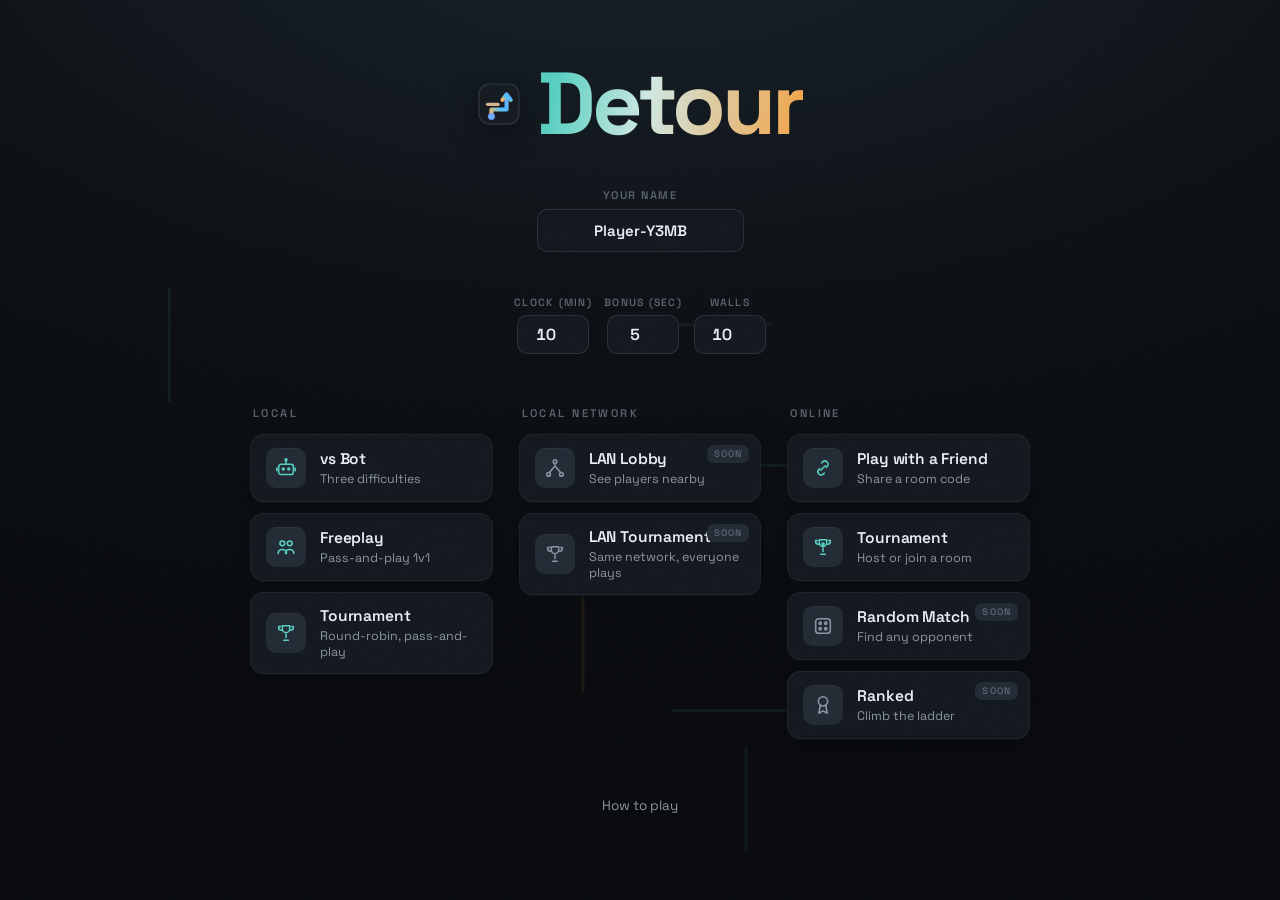
==== index.html @ dfc6603e "Fixed tournaments bugs" ====
<!DOCTYPE html>
<html lang="en">
<head>
  <meta charset="UTF-8" />
  <meta name="viewport" content="width=device-width, initial-scale=1, maximum-scale=1, user-scalable=no" />
  <title>Detour — tactical race</title>
  <meta name="description" content="Detour is a fast 1v1 tactical race: reach the far side first while walling your opponent into the long way around." />
  <link rel="icon" type="image/svg+xml" href="favicon.svg" />
  <link rel="preconnect" href="https://fonts.googleapis.com" />
  <link rel="preconnect" href="https://fonts.gstatic.com" crossorigin />
  <link href="https://fonts.googleapis.com/css2?family=Space+Grotesk:wght@400;500;600;700&display=swap" rel="stylesheet" />
  <link rel="stylesheet" href="styles.css" />
</head>
<body>
  <canvas id="bg" aria-hidden="true"></canvas>
  <main id="app">
    <!-- Menu -->
    <section id="menu" class="screen is-active">
      <div class="brand">
        <img class="brand-mark" src="favicon.svg" alt="" width="44" height="44" />
        <h1 class="brand-title">Detour</h1>
      </div>

      <div class="name-field">
        <label for="player-name">Your name</label>
        <input id="player-name" class="text-input" maxlength="16" autocomplete="off" spellcheck="false" />
      </div>

      <div class="settings-row">
        <label class="setting"><span>Clock (min)</span><input id="set-time" class="num-input" type="number" min="0" max="120" step="1" /></label>
        <label class="setting"><span>Bonus (sec)</span><input id="set-bonus" class="num-input" type="number" min="0" max="60" step="1" /></label>
        <label class="setting"><span>Walls</span><input id="set-walls" class="num-input" type="number" min="0" max="20" step="1" /></label>
      </div>

      <div class="menu-groups">
        <div class="menu-group">
          <h2 class="group-label">Local</h2>
          <button class="game-card" data-mode="bot">
            <span class="card-icon" aria-hidden="true">
              <svg viewBox="0 0 24 24" fill="none" stroke="currentColor" stroke-width="1.7" stroke-linecap="round" stroke-linejoin="round"><rect x="4" y="8" width="16" height="11" rx="2.5"/><path d="M12 8V4"/><circle cx="12" cy="3" r="1.1"/><circle cx="9" cy="13" r="1.1"/><circle cx="15" cy="13" r="1.1"/><path d="M2 12v3M22 12v3"/></svg>
            </span>
            <span class="card-text"><span class="card-name">vs Bot</span><span class="card-sub">Three difficulties</span></span>
          </button>
          <button class="game-card" data-mode="local">
            <span class="card-icon" aria-hidden="true">
              <svg viewBox="0 0 24 24" fill="none" stroke="currentColor" stroke-width="1.7" stroke-linecap="round" stroke-linejoin="round"><circle cx="8" cy="8" r="2.6"/><circle cx="16" cy="8" r="2.6"/><path d="M3.5 19c0-2.5 2-4.2 4.5-4.2S12.5 16.5 12.5 19M11.5 19c0-2.5 2-4.2 4.5-4.2s4.5 1.7 4.5 4.2"/></svg>
            </span>
            <span class="card-text"><span class="card-name">Freeplay</span><span class="card-sub">Pass-and-play 1v1</span></span>
          </button>
          <button class="game-card" data-mode="tournament">
            <span class="card-icon" aria-hidden="true">
              <svg viewBox="0 0 24 24" fill="none" stroke="currentColor" stroke-width="1.7" stroke-linecap="round" stroke-linejoin="round"><path d="M8 4h8v3.5a4 4 0 0 1-8 0V4z"/><path d="M6 5H4v1a3 3 0 0 0 3 3M18 5h2v1a3 3 0 0 1-3 3"/><path d="M9.5 20h5M12 13v4"/></svg>
            </span>
            <span class="card-text"><span class="card-name">Tournament</span><span class="card-sub">Round-robin, pass-and-play</span></span>
          </button>
        </div>

        <div class="menu-group">
          <h2 class="group-label">Local network</h2>
          <button class="game-card disabled" disabled>
            <span class="card-icon" aria-hidden="true">
              <svg viewBox="0 0 24 24" fill="none" stroke="currentColor" stroke-width="1.7" stroke-linecap="round" stroke-linejoin="round"><circle cx="12" cy="5" r="2"/><circle cx="5" cy="19" r="2"/><circle cx="19" cy="19" r="2"/><path d="M12 7v3M11 11l-5 6M13 11l5 6"/></svg>
            </span>
            <span class="card-text"><span class="card-name">LAN Lobby</span><span class="card-sub">See players nearby</span></span>
            <span class="soon">Soon</span>
          </button>
          <button class="game-card disabled" disabled>
            <span class="card-icon" aria-hidden="true">
              <svg viewBox="0 0 24 24" fill="none" stroke="currentColor" stroke-width="1.7" stroke-linecap="round" stroke-linejoin="round"><path d="M8 4h8v3.5a4 4 0 0 1-8 0V4z"/><path d="M6 5H4v1a3 3 0 0 0 3 3M18 5h2v1a3 3 0 0 1-3 3"/><path d="M9.5 20h5M12 13v4"/></svg>
            </span>
            <span class="card-text"><span class="card-name">LAN Tournament</span><span class="card-sub">Same network, everyone plays</span></span>
            <span class="soon">Soon</span>
          </button>
        </div>

        <div class="menu-group">
          <h2 class="group-label">Online</h2>
          <button class="game-card" data-mode="friend">
            <span class="card-icon" aria-hidden="true">
              <svg viewBox="0 0 24 24" fill="none" stroke="currentColor" stroke-width="1.7" stroke-linecap="round" stroke-linejoin="round"><path d="M9.5 14.5l5-5M10.5 6.5l1-1a3.5 3.5 0 0 1 5 5l-1 1M13.5 17.5l-1 1a3.5 3.5 0 0 1-5-5l1-1"/></svg>
            </span>
            <span class="card-text"><span class="card-name">Play with a Friend</span><span class="card-sub">Share a room code</span></span>
          </button>
          <button class="game-card" data-mode="otour">
            <span class="card-icon" aria-hidden="true">
              <svg viewBox="0 0 24 24" fill="none" stroke="currentColor" stroke-width="1.7" stroke-linecap="round" stroke-linejoin="round"><path d="M8 4h8v3.5a4 4 0 0 1-8 0V4z"/><path d="M6 5H4v1a3 3 0 0 0 3 3M18 5h2v1a3 3 0 0 1-3 3"/><path d="M9.5 20h5M12 13v4"/><circle cx="12" cy="9" r="1.2"/></svg>
            </span>
            <span class="card-text"><span class="card-name">Tournament</span><span class="card-sub">Host or join a room</span></span>
          </button>
          <button class="game-card disabled" disabled>
            <span class="card-icon" aria-hidden="true">
              <svg viewBox="0 0 24 24" fill="none" stroke="currentColor" stroke-width="1.7" stroke-linecap="round" stroke-linejoin="round"><rect x="4" y="4" width="16" height="16" rx="3.5"/><circle cx="9" cy="9" r="1.2"/><circle cx="15" cy="9" r="1.2"/><circle cx="9" cy="15" r="1.2"/><circle cx="15" cy="15" r="1.2"/></svg>
            </span>
            <span class="card-text"><span class="card-name">Random Match</span><span class="card-sub">Find any opponent</span></span>
            <span class="soon">Soon</span>
          </button>
          <button class="game-card disabled" disabled>
            <span class="card-icon" aria-hidden="true">
              <svg viewBox="0 0 24 24" fill="none" stroke="currentColor" stroke-width="1.7" stroke-linecap="round" stroke-linejoin="round"><circle cx="12" cy="8" r="5"/><path d="M9 12.5L7.5 21l4.5-2.6 4.5 2.6-1.5-8.5"/></svg>
            </span>
            <span class="card-text"><span class="card-name">Ranked</span><span class="card-sub">Climb the ladder</span></span>
            <span class="soon">Soon</span>
          </button>
        </div>
      </div>

      <button class="link-btn" id="how-btn">How to play</button>
    </section>

    <!-- Online (friend room code) -->
    <section id="online" class="screen sheet">
      <button class="back-btn" id="online-back" aria-label="Back to menu">
        <svg class="back-arrow" viewBox="0 0 24 24" aria-hidden="true" fill="none" stroke="currentColor" stroke-width="2" stroke-linecap="round" stroke-linejoin="round"><path d="M15 5l-7 7 7 7"/></svg>
        <span>Back</span>
      </button>
      <div class="online-panel">
        <h2 class="panel-title">Play with a Friend</h2>
        <div id="online-choice">
          <button class="btn primary big" id="create-room">Create a room</button>
          <div class="online-or">or</div>
          <div class="join-row">
            <input id="join-code" class="code-input" placeholder="CODE" maxlength="4"
                   autocomplete="off" autocapitalize="characters" spellcheck="false" />
            <button class="btn" id="join-room">Join</button>
          </div>
        </div>
        <div id="room-display" hidden>
          <div class="room-label">Share this code</div>
          <div class="room-code" id="room-code">----</div>
          <button class="btn ghost" id="copy-code">Copy code</button>
        </div>
        <div class="online-status" id="online-status"></div>
      </div>
    </section>

    <!-- Online tournament: entry -->
    <section id="otour-entry" class="screen sheet">
      <button class="back-btn" id="ote-back" aria-label="Back to menu">
        <svg class="back-arrow" viewBox="0 0 24 24" aria-hidden="true" fill="none" stroke="currentColor" stroke-width="2" stroke-linecap="round" stroke-linejoin="round"><path d="M15 5l-7 7 7 7"/></svg>
        <span>Back</span>
      </button>
      <div class="online-panel">
        <h2 class="panel-title">Online tournament</h2>
        <p class="panel-lead">Host a room and share the code, or join a friend's. Everyone plays everyone; whoever isn't playing watches live.</p>
        <button class="btn primary big" id="ote-create">Create a tournament</button>
        <div class="online-or">or</div>
        <div class="join-row">
          <input id="ote-code" class="code-input" placeholder="CODE" maxlength="4" autocomplete="off" autocapitalize="characters" spellcheck="false" />
          <button class="btn" id="ote-join">Join</button>
        </div>
        <div class="online-status" id="ote-status"></div>
      </div>
    </section>

    <!-- Online tournament: lobby (card) -->
    <section id="otour-lobby" class="screen sheet">
      <button class="back-btn" id="otl-back" aria-label="Leave">
        <svg class="back-arrow" viewBox="0 0 24 24" aria-hidden="true" fill="none" stroke="currentColor" stroke-width="2" stroke-linecap="round" stroke-linejoin="round"><path d="M15 5l-7 7 7 7"/></svg>
        <span>Back</span>
      </button>
      <div class="tcard">
        <div class="tcard-head">Online tournament</div>
        <div class="tcard-list" id="otl-roster"></div>
        <div class="tcard-foot">
          <div class="tjoin"><span class="tjoin-label">Join</span><span class="tjoin-code" id="otl-code">----</span></div>
          <div class="tcard-note" id="otl-status"></div>
          <button class="btn primary big" id="otl-start" hidden disabled>Start tournament</button>
        </div>
      </div>
    </section>

    <!-- Game -->
    <section id="game" class="screen">
      <header class="hud">
        <button class="back-btn" id="back-btn" aria-label="Back to menu">
          <svg class="back-arrow" viewBox="0 0 24 24" aria-hidden="true" fill="none" stroke="currentColor" stroke-width="2" stroke-linecap="round" stroke-linejoin="round"><path d="M15 5l-7 7 7 7"/></svg>
          <span>Back</span>
        </button>
        <div class="status" id="status">Your turn</div>
        <button class="icon-btn" id="restart-btn" title="Restart" aria-label="Restart">↺</button>
        <button class="icon-btn" id="draw-btn" title="Offer a draw" aria-label="Offer a draw" hidden>½</button>
        <button class="icon-btn forfeit-btn" id="forfeit-btn" title="Resign" aria-label="Resign" hidden>⚑</button>
      </header>

      <div class="rail rail-top" id="rail-top">
        <span class="rail-dot"></span>
        <span class="rail-name" id="far-name">Opponent</span>
        <span class="rail-count" id="far-count">10</span>
        <div class="rail-walls" id="opp-inventory" aria-hidden="true"></div>
        <span class="rail-clock" id="far-clock" hidden>10:00</span>
      </div>

      <div class="board-wrap">
        <div class="board" id="board"></div>
      </div>

      <div class="rail rail-bottom" id="tray">
        <span class="rail-dot"></span>
        <span class="rail-name" id="near-name">You</span>
        <span class="rail-count" id="near-count">10</span>
        <div class="rail-walls" id="inventory"></div>
        <button class="rotate-btn" id="rotate-btn" title="Rotate wall" aria-label="Rotate wall">
          <span class="rotate-glyph">⤡</span>
          <span id="orient-label">Horizontal</span>
        </button>
        <span class="rail-clock" id="near-clock" hidden>10:00</span>
      </div>
      <div class="tray-hint" id="tray-hint">drag a wall onto the board to block</div>
    </section>

    <!-- Tournament setup (card) -->
    <section id="tournament-setup" class="screen sheet">
      <button class="back-btn" id="tp-back" aria-label="Back to menu">
        <svg class="back-arrow" viewBox="0 0 24 24" aria-hidden="true" fill="none" stroke="currentColor" stroke-width="2" stroke-linecap="round" stroke-linejoin="round"><path d="M15 5l-7 7 7 7"/></svg>
        <span>Back</span>
      </button>
      <div class="tcard">
        <div class="tcard-head">Local tournament</div>
        <div class="tcard-list" id="tp-list"></div>
        <div class="tcard-foot">
          <div class="tadd-row">
            <input id="tp-name" class="text-input" placeholder="Player name" maxlength="16" autocomplete="off" />
            <button class="btn" id="tp-add">Add player +</button>
          </div>
          <div class="tcard-note" id="tp-count">Add at least 2 players</div>
          <button class="btn primary big" id="tp-start" disabled>Start tournament</button>
        </div>
      </div>
    </section>

    <!-- Tournament standings (card) -->
    <section id="tournament-standings" class="screen sheet">
      <button class="back-btn" id="ts-back" aria-label="Back to menu">
        <svg class="back-arrow" viewBox="0 0 24 24" aria-hidden="true" fill="none" stroke="currentColor" stroke-width="2" stroke-linecap="round" stroke-linejoin="round"><path d="M15 5l-7 7 7 7"/></svg>
        <span>Back</span>
      </button>
      <div class="tcard">
        <div class="tcard-head" id="ts-head">Tournament</div>
        <div class="tcard-list" id="standings-body"></div>
        <div class="tcard-foot">
          <div class="tcard-note" id="next-match"></div>
          <button class="btn primary big" id="play-next">Play match</button>
        </div>
      </div>
    </section>

    <!-- Win overlay -->
    <div id="overlay" class="overlay">
      <div class="overlay-card">
        <h2 id="win-title">You win</h2>
        <p id="win-sub" class="win-sub"></p>
        <div class="overlay-actions">
          <button class="btn primary" id="continue-btn" hidden>Continue</button>
          <button class="btn primary" id="rematch-btn">Rematch</button>
          <button class="btn" id="menu-btn">Menu</button>
          <button class="btn ghost" id="share-btn">Share</button>
        </div>
      </div>
    </div>

    <!-- Draw offer / confirm -->
    <div id="draw-prompt" class="overlay">
      <div class="overlay-card">
        <h2 id="draw-title">Draw offered</h2>
        <p class="win-sub" id="draw-text"></p>
        <div class="overlay-actions">
          <button class="btn primary" id="draw-accept">Accept</button>
          <button class="btn ghost" id="draw-decline">Decline</button>
        </div>
      </div>
    </div>

    <!-- Difficulty picker -->
    <div id="difficulty" class="overlay">
      <div class="overlay-card">
        <h2>Pick your bot</h2>
        <div class="diff-list">
          <button class="diff-btn" data-diff="easy">
            <span class="diff-main"><span class="diff-name">Easy</span><span class="diff-sub">Wanders at random</span></span>
            <span class="diff-rec" data-record="easy"></span>
          </button>
          <button class="diff-btn" data-diff="medium">
            <span class="diff-main"><span class="diff-name">Medium</span><span class="diff-sub">Races, walls when it slips behind</span></span>
            <span class="diff-rec" data-record="medium"></span>
          </button>
          <button class="diff-btn" data-diff="hard">
            <span class="diff-main"><span class="diff-name">Hard</span><span class="diff-sub">Expert engine — searches ahead, plays to win</span></span>
            <span class="diff-rec" data-record="hard"></span>
          </button>
        </div>
        <div class="overlay-actions">
          <button class="btn ghost" id="diff-close">Back</button>
        </div>
      </div>
    </div>

    <!-- How to play -->
    <div id="how" class="overlay">
      <div class="overlay-card how-card">
        <h2>How to play</h2>
        <ul class="how-list">
          <li>Each turn: <strong>move</strong> your pawn one step, or <strong>place a wall</strong>.</li>
          <li>First pawn to reach the opposite row wins.</li>
          <li>Walls go between cells and block movement. You start with 10.</li>
          <li>A wall can't fully trap a player — both must keep a path home.</li>
          <li>Jump a face-to-face opponent; side-step if a wall is behind them.</li>
        </ul>
        <div class="overlay-actions">
          <button class="btn primary" id="how-close">Got it</button>
        </div>
      </div>
    </div>

    <div id="toast" class="toast"></div>
  </main>

  <script src="bg.js"></script>
  <script src="rules.js"></script>
  <script src="bot.js"></script>
  <script src="net.js"></script>
  <script src="app.js"></script>
</body>
</html>
---- styles.css ----
:root {
  /* surfaces — one cool gray family */
  --bg: #0d1014;
  --bg-deep: #090b0e;
  --surface: #14191f;
  --surface-2: #1b212a;
  --surface-3: #232b35;
  --line: #29313b;
  --line-soft: #1e242c;
  --text: #eaeff5;
  --muted: #8a94a0;
  --faint: #5a636f;

  /* one accent + the warm/cool player duel */
  --accent: #57cfc0;
  --accent-deep: #3fb3a5;
  --accent-soft: color-mix(in srgb, var(--accent) 16%, transparent);
  --me: #57cfc0;   /* you — teal */
  --opp: #f0a64e;  /* opponent — amber */
  --me-soft: color-mix(in srgb, var(--me) 14%, transparent);
  --opp-soft: color-mix(in srgb, var(--opp) 14%, transparent);
  --danger: #ef6b4e;
  --danger-soft: color-mix(in srgb, var(--danger) 16%, transparent);

  /* radius scale — tighter inside, softer outside */
  --r-xs: 7px;
  --r-sm: 10px;
  --r-md: 14px;
  --r-lg: 20px;
  --r-xl: 26px;

  /* shadows tinted toward the background, single light source from above */
  --shadow-1: 0 1px 0 #ffffff08, 0 6px 16px -8px #04070bcc;
  --shadow-2: 0 1px 0 #ffffff0a, 0 18px 44px -16px #04070be0;
  --shadow-press: inset 0 2px 6px -2px #04070b80;

  --cell: clamp(28px, 8.4vmin, 56px);
  --gap: clamp(8px, 1.7vmin, 13px);

  --ease: cubic-bezier(.22, .61, .36, 1);
  --spring: cubic-bezier(.34, 1.56, .64, 1);

  font-family: "Space Grotesk", ui-sans-serif, system-ui, -apple-system, "Segoe UI", Roboto, sans-serif;
}

* { box-sizing: border-box; }

html, body {
  margin: 0;
  min-height: 100%;
  color: var(--text);
  background:
    radial-gradient(130% 90% at 50% -10%, #18222b 0%, var(--bg) 52%, var(--bg-deep) 100%);
  -webkit-tap-highlight-color: transparent;
  -webkit-font-smoothing: antialiased;
}

/* film grain — breaks the digital flatness */
body::after {
  content: "";
  position: fixed;
  inset: 0;
  z-index: 40;
  pointer-events: none;
  opacity: .035;
  mix-blend-mode: overlay;
  background-image: url("data:image/svg+xml,%3Csvg xmlns='http://www.w3.org/2000/svg' width='140' height='140'%3E%3Cfilter id='n'%3E%3CfeTurbulence type='fractalNoise' baseFrequency='0.85' numOctaves='2' stitchTiles='stitch'/%3E%3C/filter%3E%3Crect width='100%25' height='100%25' filter='url(%23n)'/%3E%3C/svg%3E");
}

/* atmospheric canvas — sits behind everything, lets the body gradient show through */
#bg {
  position: fixed;
  inset: 0;
  width: 100%;
  height: 100%;
  z-index: 0;
  pointer-events: none;
  display: block;
}

#app { position: relative; z-index: 1; min-height: 100dvh; display: grid; }

.screen { display: none; }
.screen.is-active { display: flex; }

:focus-visible {
  outline: 2px solid var(--accent);
  outline-offset: 3px;
  border-radius: 4px;
}

@media (prefers-reduced-motion: reduce) {
  * { animation: none !important; transition-duration: .01ms !important; }
}

/* ---------- Menu ---------- */
#menu {
  flex-direction: column;
  align-items: center;
  justify-content: center;
  gap: clamp(28px, 6vh, 52px);
  padding: 40px 22px 56px;
  text-align: center;
}

.brand { display: flex; align-items: center; gap: 16px; animation: rise .5s var(--ease) both; }
.brand-mark { display: block; filter: drop-shadow(0 6px 14px #04070b99); }
.brand-title {
  margin: 0;
  font-size: clamp(46px, 12vmin, 88px);
  font-weight: 700;
  letter-spacing: -0.045em;
  line-height: .9;
  background: linear-gradient(102deg, var(--me) 8%, #cfe7e2 42%, var(--opp) 96%);
  -webkit-background-clip: text;
  background-clip: text;
  color: transparent;
}

.menu-groups {
  display: grid;
  grid-template-columns: repeat(auto-fit, minmax(216px, 1fr));
  gap: 26px 26px;
  width: min(780px, 94vw);
  text-align: left;
}
.menu-group { display: flex; flex-direction: column; gap: 11px; }
.group-label {
  margin: 0 0 3px 3px;
  font-size: 11px;
  font-weight: 600;
  letter-spacing: .22em;
  text-transform: uppercase;
  color: var(--faint);
}

.game-card {
  position: relative;
  display: flex;
  align-items: center;
  gap: 14px;
  padding: 14px 16px;
  border: none;
  border-radius: var(--r-md);
  background: var(--surface);
  box-shadow: var(--shadow-1), inset 0 0 0 1px var(--line-soft);
  color: var(--text);
  cursor: pointer;
  text-align: left;
  font-family: inherit;
  transition: transform .22s var(--spring), box-shadow .22s var(--ease), background .22s var(--ease);
  animation: rise .5s var(--ease) both;
}
.menu-group:nth-child(1) .game-card { animation-delay: .04s; }
.menu-group:nth-child(2) .game-card { animation-delay: .10s; }
.menu-group:nth-child(3) .game-card { animation-delay: .16s; }
.game-card:not(.disabled):hover {
  transform: translateY(-3px);
  background: var(--surface-2);
  box-shadow: var(--shadow-2), inset 0 0 0 1px color-mix(in srgb, var(--accent) 45%, var(--line));
}
.game-card:not(.disabled):active { transform: translateY(-1px); box-shadow: var(--shadow-press), inset 0 0 0 1px var(--line); }
.game-card.disabled { opacity: .5; cursor: default; }

.card-icon {
  flex: 0 0 auto;
  display: grid;
  place-items: center;
  width: 40px;
  height: 40px;
  border-radius: var(--r-sm);
  background: var(--surface-3);
  color: var(--accent);
  box-shadow: inset 0 1px 0 #ffffff0a;
}
.card-icon svg { width: 22px; height: 22px; }
.game-card.disabled .card-icon { color: var(--muted); }

.card-text { display: flex; flex-direction: column; gap: 2px; min-width: 0; }
.card-name { font-size: 15.5px; font-weight: 600; letter-spacing: -0.01em; }
.card-sub { font-size: 12.5px; color: var(--muted); }

.soon {
  position: absolute;
  top: 11px;
  right: 12px;
  font-size: 9.5px;
  font-weight: 600;
  letter-spacing: .12em;
  text-transform: uppercase;
  color: var(--faint);
  background: var(--surface-3);
  border-radius: var(--r-xs);
  padding: 3px 7px;
}

.link-btn {
  border: none;
  background: none;
  color: var(--muted);
  font-family: inherit;
  font-size: 13.5px;
  cursor: pointer;
  padding: 6px 10px;
  border-radius: var(--r-sm);
  transition: color .18s var(--ease), background .18s var(--ease);
}
.link-btn:hover { color: var(--text); background: var(--surface); }

.name-field { display: flex; flex-direction: column; align-items: center; gap: 7px; width: min(260px, 80vw); margin-top: -8px; }
.name-field label { font-size: 11px; font-weight: 600; letter-spacing: .14em; text-transform: uppercase; color: var(--faint); }
.name-field .text-input { text-align: center; font-weight: 600; }

.settings-row { display: flex; gap: 12px; flex-wrap: wrap; justify-content: center; margin-top: -8px; }
.setting { display: flex; flex-direction: column; align-items: center; gap: 6px; }
.setting span { font-size: 10.5px; font-weight: 600; letter-spacing: .12em; text-transform: uppercase; color: var(--faint); }
.num-input {
  width: 72px;
  padding: 9px 10px;
  border: none;
  border-radius: var(--r-sm);
  background: var(--surface);
  box-shadow: inset 0 0 0 1px var(--line);
  color: var(--text);
  font-family: inherit;
  font-size: 16px;
  font-weight: 600;
  text-align: center;
  font-variant-numeric: tabular-nums;
}
.num-input:focus { outline: none; box-shadow: inset 0 0 0 1px var(--accent); }

/* ---------- Sub-screens (online + tournaments): a back button top-left, content centered ---------- */
.sheet {
  position: relative;
  flex-direction: column;
  align-items: center;
  padding: 18px;
  width: 100%;
}

.back-btn {
  align-self: flex-start;
  display: inline-flex;
  align-items: center;
  gap: 6px;
  height: 40px;
  padding: 0 15px 0 9px;
  border: none;
  border-radius: var(--r-sm);
  background: var(--surface);
  box-shadow: inset 0 0 0 1px var(--line-soft);
  color: var(--muted);
  font-family: inherit;
  font-size: 13.5px;
  font-weight: 600;
  cursor: pointer;
  transition: background .18s var(--ease), box-shadow .18s var(--ease), color .18s var(--ease), transform .18s var(--spring);
}
.back-btn:hover { background: var(--surface-2); color: var(--text); box-shadow: inset 0 0 0 1px color-mix(in srgb, var(--accent) 40%, var(--line)); }
.back-btn:active { transform: translateY(1px); box-shadow: var(--shadow-press); }
.back-arrow { width: 20px; height: 20px; display: block; flex: 0 0 auto; }
/* in the game hud the back button sits inline with the status + action buttons */
.hud .back-btn { align-self: auto; }

.panel-title {
  margin: 0;
  font-size: 19px;
  font-weight: 700;
  letter-spacing: -0.02em;
  text-align: center;
}

.online-panel {
  margin: auto;
  display: flex;
  flex-direction: column;
  align-items: center;
  gap: 18px;
  width: min(340px, 92vw);
  text-align: center;
}
#online-choice { display: flex; flex-direction: column; gap: 22px; }
#online-choice[hidden] { display: none; }
.online-or { color: var(--faint); font-size: 12px; letter-spacing: .14em; text-transform: uppercase; }
.join-row { display: flex; gap: 8px; width: 100%; }

.code-input {
  flex: 1;
  min-width: 0;
  padding: 13px 14px;
  border: none;
  border-radius: var(--r-sm);
  background: var(--surface);
  box-shadow: inset 0 0 0 1px var(--line), var(--shadow-press);
  color: var(--text);
  font-family: inherit;
  font-size: 21px;
  font-weight: 600;
  letter-spacing: .3em;
  text-align: center;
  text-transform: uppercase;
}
.code-input::placeholder { color: var(--faint); letter-spacing: .2em; }
.code-input:focus { outline: none; box-shadow: inset 0 0 0 1px var(--accent); }

#room-display { display: flex; flex-direction: column; align-items: center; gap: 10px; margin-top: 2px; }
.room-label { font-size: 12px; color: var(--muted); letter-spacing: .04em; }
.room-code {
  font-size: 42px;
  font-weight: 700;
  letter-spacing: .22em;
  text-indent: .22em;
  color: var(--accent);
  padding: 10px 20px;
  border-radius: var(--r-md);
  background: var(--surface);
  box-shadow: inset 0 0 0 1px var(--line);
}
.online-status { font-size: 13.5px; color: var(--muted); min-height: 20px; }
.btn.big { padding: 15px 22px; font-size: 16px; width: 100%; }

/* ---------- Tournament ---------- */
.panel-lead { margin: 0; font-size: 13.5px; line-height: 1.55; color: var(--muted); text-wrap: pretty; }
.text-input {
  flex: 1;
  min-width: 0;
  padding: 12px 14px;
  border: none;
  border-radius: var(--r-sm);
  background: var(--surface);
  box-shadow: inset 0 0 0 1px var(--line), var(--shadow-press);
  color: var(--text);
  font-family: inherit;
  font-size: 15px;
}
.text-input::placeholder { color: var(--faint); }
.text-input:focus { outline: none; box-shadow: inset 0 0 0 1px var(--accent); }

/* ---------- Tournament card (local setup, online lobby, standings) ---------- */
.tcard {
  margin: auto;
  width: min(420px, 94vw);
  border-radius: var(--r-lg);
  background: linear-gradient(180deg, var(--surface-2), var(--surface));
  box-shadow: var(--shadow-2), inset 0 0 0 1px var(--line);
  overflow: hidden;
  animation: rise .4s var(--ease) both;
}
.tcard-head {
  padding: 16px 20px;
  font-size: 15px;
  font-weight: 700;
  letter-spacing: -0.01em;
  background: linear-gradient(180deg, var(--surface-3), var(--surface-2));
  box-shadow: inset 0 -1px 0 var(--line);
}

.tcard-list { display: flex; flex-direction: column; min-height: 56px; }
.tcard-list:empty::after {
  content: "No players yet";
  padding: 22px 20px;
  font-size: 13.5px;
  color: var(--faint);
  text-align: center;
}
.trow {
  display: grid;
  grid-template-columns: 26px 1fr auto;
  align-items: center;
  gap: 11px;
  padding: 12px 20px;
  box-shadow: inset 0 -1px 0 var(--line-soft);
  font-variant-numeric: tabular-nums;
  animation: rise .3s var(--ease) both;
}
.trow:last-child { box-shadow: none; }
.t-rank { color: var(--faint); font-weight: 700; font-size: 13px; text-align: center; }
.t-name { font-weight: 600; font-size: 14.5px; letter-spacing: -0.01em; overflow: hidden; text-overflow: ellipsis; white-space: nowrap; }
.t-tag { margin-left: 5px; font-size: 11.5px; font-weight: 600; color: var(--faint); letter-spacing: .02em; }
.t-score { font-weight: 700; font-size: 15px; color: var(--text); min-width: 22px; text-align: right; }
.t-remove {
  display: grid;
  place-items: center;
  width: 20px;
  height: 20px;
  border: none;
  border-radius: 50%;
  background: var(--surface-3);
  color: var(--muted);
  font-size: 11px;
  cursor: pointer;
  transition: background .15s var(--ease), color .15s var(--ease);
}
.t-remove:hover { background: var(--danger-soft); color: var(--danger); }
.trow.t-winner { background: var(--accent-soft); }
.trow.t-winner .t-rank, .trow.t-winner .t-score { color: var(--accent); }
.trow.t-winner .t-name::after { content: " ♛"; color: var(--accent); }

.tcard-foot {
  display: flex;
  flex-direction: column;
  gap: 13px;
  padding: 16px 20px 18px;
  background: var(--surface);
  box-shadow: inset 0 1px 0 var(--line);
}
.tadd-row { display: flex; gap: 8px; }
.tadd-row .btn { flex: 0 0 auto; white-space: nowrap; }
.tcard-note { text-align: center; font-size: 13px; font-weight: 500; color: var(--muted); min-height: 18px; }
.tjoin {
  display: flex;
  align-items: center;
  justify-content: center;
  gap: 12px;
  padding: 11px 16px;
  border-radius: var(--r-md);
  background: var(--surface-2);
  box-shadow: inset 0 0 0 1px var(--line-soft);
}
.tjoin-label { font-size: 11px; font-weight: 700; letter-spacing: .18em; text-transform: uppercase; color: var(--faint); }
.tjoin-code {
  font-size: 27px;
  font-weight: 700;
  letter-spacing: .2em;
  text-indent: .2em;
  color: var(--accent);
  font-variant-numeric: tabular-nums;
}

/* ---------- Game ---------- */
#game {
  flex-direction: column;
  align-items: center;
  gap: 12px;
  padding: 16px 16px 24px;
  width: 100%;
}

.hud {
  width: min(560px, 96vw);
  display: flex;
  align-items: center;
  gap: 10px;
}

.icon-btn {
  flex: 0 0 auto;
  width: 40px;
  height: 40px;
  border-radius: var(--r-sm);
  border: none;
  background: var(--surface);
  box-shadow: inset 0 0 0 1px var(--line-soft);
  color: var(--text);
  font-size: 21px;
  line-height: 1;
  cursor: pointer;
  transition: background .18s var(--ease), box-shadow .18s var(--ease), color .18s var(--ease);
}
.icon-btn:hover { background: var(--surface-2); box-shadow: inset 0 0 0 1px color-mix(in srgb, var(--accent) 40%, var(--line)); }
.icon-btn:active { box-shadow: var(--shadow-press); }
.forfeit-btn { color: var(--muted); font-size: 18px; }
.forfeit-btn:hover { color: var(--danger); background: var(--danger-soft); box-shadow: inset 0 0 0 1px var(--danger); }

.status {
  flex: 1;
  text-align: center;
  font-size: 14px;
  font-weight: 500;
  color: var(--muted);
  letter-spacing: .01em;
  min-width: 0;
  overflow: hidden;
  text-overflow: ellipsis;
  white-space: nowrap;
}

/* ---------- Wall rails (opponent on top, you on the bottom) ---------- */
.rail {
  width: min(560px, 96vw);
  display: flex;
  align-items: center;
  gap: 9px;
  padding: 8px 12px;
  border-radius: var(--r-md);
  background: var(--surface);
  box-shadow: inset 0 0 0 1px var(--line-soft);
  min-height: 46px;
  transition: box-shadow .2s var(--ease), background .2s var(--ease);
}
.rail.active { background: var(--surface-2); box-shadow: inset 0 0 0 1px color-mix(in srgb, var(--accent) 50%, var(--line)); }

.rail-dot { width: 9px; height: 9px; border-radius: 50%; flex: 0 0 auto; }
.rail-top .rail-dot { background: var(--opp); }
.rail-bottom .rail-dot { background: var(--me); }
.rail-name { font-size: 13.5px; font-weight: 600; letter-spacing: -0.01em; white-space: nowrap; }
.rail-count {
  font-size: 12.5px;
  font-variant-numeric: tabular-nums;
  font-weight: 600;
  color: var(--muted);
  min-width: 18px;
}
.rail-top .rail-count { color: var(--opp); }
.rail-bottom .rail-count { color: var(--me); }
.rail-walls { display: flex; align-items: center; gap: 5px; flex: 1; flex-wrap: wrap; }
.rail-clock {
  flex: 0 0 auto;
  font-variant-numeric: tabular-nums;
  font-weight: 700;
  font-size: 16px;
  letter-spacing: .02em;
  padding: 4px 10px;
  border-radius: var(--r-sm);
  background: var(--surface-3);
  color: var(--text);
  min-width: 58px;
  text-align: center;
}
.rail.active .rail-clock { box-shadow: inset 0 0 0 1px color-mix(in srgb, var(--accent) 45%, var(--line)); }
.rail-clock.low { color: var(--danger); background: var(--danger-soft); }

.wtoken {
  width: 26px;
  height: 9px;
  border-radius: 3px;
  touch-action: none;
  box-shadow: 0 1px 2px #04070b80, inset 0 1px 0 #ffffff30;
  transition: transform .12s var(--spring);
}
.wtoken.grab { cursor: grab; }
.wtoken.grab:hover { transform: translateY(-2px); }
.wtoken.vert { width: 9px; height: 26px; }
.wtoken.mine { background: linear-gradient(color-mix(in srgb, var(--me) 92%, #fff 8%), color-mix(in srgb, var(--me) 60%, #000 40%)); }
.wtoken.opp { background: linear-gradient(color-mix(in srgb, var(--opp) 92%, #fff 8%), color-mix(in srgb, var(--opp) 60%, #000 40%)); }

.rotate-btn {
  flex: 0 0 auto;
  display: inline-flex;
  align-items: center;
  gap: 7px;
  padding: 8px 12px;
  border: none;
  border-radius: var(--r-sm);
  background: var(--surface-3);
  color: var(--text);
  font-family: inherit;
  font-size: 12.5px;
  font-weight: 600;
  cursor: pointer;
  transition: background .16s var(--ease), box-shadow .16s var(--ease);
}
.rotate-btn:hover { background: var(--surface-2); box-shadow: inset 0 0 0 1px color-mix(in srgb, var(--accent) 40%, var(--line)); }
.rotate-glyph { font-size: 15px; line-height: 1; color: var(--accent); }

.tray-hint { font-size: 11.5px; color: var(--faint); letter-spacing: .03em; height: 14px; }

/* ---------- Board ---------- */
.board-wrap {
  padding: 12px;
  border-radius: var(--r-lg);
  background: linear-gradient(180deg, var(--surface), #11151a);
  box-shadow: var(--shadow-2), inset 0 0 0 1px var(--line-soft), inset 0 2px 10px -4px #04070b;
}
.board {
  display: grid;
  grid-template-columns: var(--cell) repeat(8, var(--gap) var(--cell));
  grid-template-rows: var(--cell) repeat(8, var(--gap) var(--cell));
  gap: 0;
}
.board.flip { transform: rotate(180deg); }

.cell {
  background: linear-gradient(160deg, var(--surface-3), var(--surface-2));
  border-radius: var(--r-xs);
  position: relative;
  display: flex;
  align-items: center;
  justify-content: center;
  box-shadow: inset 0 1px 0 #ffffff08;
  transition: background .12s var(--ease);
}
/* winning rows: tinted fill + a bright edge in the owner's colour */
.cell.goal-top { box-shadow: inset 0 3px 0 var(--gc), inset 0 1px 0 #ffffff08; }
.cell.goal-bottom { box-shadow: inset 0 -3px 0 var(--gc), inset 0 1px 0 #ffffff08; }
.cell.mine { --gc: var(--me); background: linear-gradient(160deg, color-mix(in srgb, var(--me) 16%, var(--surface-3)), color-mix(in srgb, var(--me) 9%, var(--surface-2))); }
.cell.opp { --gc: var(--opp); background: linear-gradient(160deg, color-mix(in srgb, var(--opp) 16%, var(--surface-3)), color-mix(in srgb, var(--opp) 9%, var(--surface-2))); }

.cell.movable { cursor: pointer; }
.cell.movable::after {
  content: "";
  width: 32%;
  height: 32%;
  border-radius: 50%;
  background: var(--accent);
  box-shadow: 0 0 0 5px var(--accent-soft);
  opacity: .9;
  transition: transform .14s var(--spring);
}
.cell.movable:hover::after { transform: scale(1.25); }

.pawn {
  width: 70%;
  height: 70%;
  border-radius: 50%;
  position: relative;
  z-index: 1;
  box-shadow: 0 4px 9px #04070bcc, inset 0 2px 3px #ffffff55, inset 0 -3px 6px #00000040;
}
.pawn.mine { background: radial-gradient(circle at 36% 30%, #c8f2eb, var(--me) 72%, var(--accent-deep)); }
.pawn.opp { background: radial-gradient(circle at 36% 30%, #ffe0b0, var(--opp) 72%, #cf8632); }

/* placed walls — coloured by who placed them */
.wall {
  position: relative;
  z-index: 2;
  border-radius: 4px;
  box-shadow: 0 3px 7px -1px #04070bcc, inset 0 1px 0 #ffffff45, inset 0 -2px 3px #00000050;
}
.wall.mine { background: linear-gradient(color-mix(in srgb, var(--me) 90%, #fff 10%), color-mix(in srgb, var(--me) 58%, #000 42%)); }
.wall.opp { background: linear-gradient(color-mix(in srgb, var(--opp) 90%, #fff 10%), color-mix(in srgb, var(--opp) 58%, #000 42%)); }

/* wall drop junctions — live only during a drag */
.wjunction {
  position: relative;
  z-index: 3;
  place-self: center;
  width: calc(var(--gap) + var(--cell) * 0.55);
  height: calc(var(--gap) + var(--cell) * 0.55);
  border-radius: 50%;
  opacity: 0;
  pointer-events: none;
}
.board.placing .wjunction { opacity: 1; pointer-events: auto; }
.board.placing .wjunction::after {
  content: "";
  position: absolute;
  inset: 0;
  margin: auto;
  width: 8px;
  height: 8px;
  border-radius: 50%;
  background: var(--muted);
  opacity: .55;
}

.preview { z-index: 4; border-radius: 4px; pointer-events: none; opacity: .9; }
.preview.ok.mine { background: var(--me); box-shadow: 0 0 14px var(--me-soft); }
.preview.ok.opp { background: var(--opp); box-shadow: 0 0 14px var(--opp-soft); }
.preview.bad { background: var(--danger); opacity: .85; }

.drag-ghost {
  position: fixed;
  transform: translate(-50%, -50%);
  border-radius: 4px;
  box-shadow: 0 6px 16px #04070be0, inset 0 1px 0 #ffffff45;
  opacity: .94;
  pointer-events: none;
  z-index: 70;
}
.drag-ghost.mine { background: linear-gradient(color-mix(in srgb, var(--me) 90%, #fff 10%), color-mix(in srgb, var(--me) 58%, #000 42%)); }
.drag-ghost.opp { background: linear-gradient(color-mix(in srgb, var(--opp) 90%, #fff 10%), color-mix(in srgb, var(--opp) 58%, #000 42%)); }

/* ---------- Overlays ---------- */
.overlay {
  position: fixed;
  inset: 0;
  display: none;
  align-items: center;
  justify-content: center;
  padding: 22px;
  background: #06080bd0;
  backdrop-filter: blur(5px);
  z-index: 50;
}
.overlay.is-active { display: flex; animation: fade .18s var(--ease); }
.overlay-card {
  width: min(420px, 94vw);
  background: linear-gradient(180deg, var(--surface-2), var(--surface));
  border-radius: var(--r-xl);
  padding: 30px 26px;
  text-align: center;
  box-shadow: var(--shadow-2), inset 0 0 0 1px var(--line);
  animation: pop .22s var(--spring);
}
.overlay-card h2 { margin: 0 0 18px; font-size: 23px; font-weight: 700; letter-spacing: -0.02em; }
#win-title { margin: 0 0 6px; font-size: 32px; letter-spacing: -0.03em; }
.win-sub { margin: 0 0 22px; color: var(--muted); }
.overlay-actions { display: flex; gap: 10px; justify-content: center; flex-wrap: wrap; }

.btn {
  border: none;
  background: var(--surface-3);
  box-shadow: inset 0 0 0 1px var(--line);
  color: var(--text);
  padding: 12px 18px;
  border-radius: var(--r-sm);
  font-family: inherit;
  font-size: 14px;
  font-weight: 600;
  cursor: pointer;
  transition: transform .18s var(--spring), box-shadow .18s var(--ease), background .18s var(--ease);
}
.btn:hover { transform: translateY(-2px); background: var(--surface-2); }
.btn:active { transform: translateY(0); box-shadow: var(--shadow-press); }
.btn.primary {
  background: linear-gradient(180deg, var(--accent), var(--accent-deep));
  box-shadow: 0 6px 16px -6px color-mix(in srgb, var(--accent) 60%, transparent);
  color: #062520;
}
.btn.primary:hover { background: linear-gradient(180deg, color-mix(in srgb, var(--accent) 92%, white), var(--accent)); }
.btn.ghost { background: none; box-shadow: none; color: var(--muted); }
.btn.ghost:hover { background: var(--surface); color: var(--text); }

/* difficulty picker */
.diff-list { display: flex; flex-direction: column; gap: 9px; margin-bottom: 20px; }
.diff-btn {
  display: flex;
  align-items: center;
  justify-content: space-between;
  gap: 12px;
  padding: 13px 15px;
  border: none;
  border-radius: var(--r-md);
  background: var(--surface);
  box-shadow: inset 0 0 0 1px var(--line-soft);
  color: var(--text);
  font-family: inherit;
  cursor: pointer;
  text-align: left;
  transition: transform .18s var(--spring), box-shadow .18s var(--ease), background .18s var(--ease);
}
.diff-btn:hover { transform: translateY(-2px); background: var(--surface-2); box-shadow: inset 0 0 0 1px color-mix(in srgb, var(--accent) 45%, var(--line)); }
.diff-main { display: flex; flex-direction: column; gap: 2px; }
.diff-name { font-size: 15.5px; font-weight: 600; }
.diff-sub { font-size: 12px; color: var(--muted); }
.diff-rec { font-size: 12px; font-variant-numeric: tabular-nums; color: var(--faint); white-space: nowrap; }

.how-card { text-align: left; }
.how-card h2 { text-align: center; }
.how-list { margin: 0 0 22px; padding-left: 20px; line-height: 1.65; color: var(--text); }
.how-list li { margin-bottom: 6px; }
.how-list li::marker { color: var(--accent); }
.how-list strong { color: var(--accent); font-weight: 600; }

/* ---------- Toast ---------- */
.toast {
  position: fixed;
  bottom: 24px;
  left: 50%;
  transform: translateX(-50%) translateY(16px);
  background: var(--surface-2);
  box-shadow: var(--shadow-2), inset 0 0 0 1px var(--line);
  color: var(--text);
  padding: 11px 18px;
  border-radius: 999px;
  font-size: 13.5px;
  font-weight: 500;
  opacity: 0;
  pointer-events: none;
  transition: opacity .2s var(--ease), transform .2s var(--ease);
  z-index: 60;
}
.toast.show { opacity: 1; transform: translateX(-50%) translateY(0); }

@keyframes rise { from { opacity: 0; transform: translateY(8px); } to { opacity: 1; transform: translateY(0); } }
@keyframes fade { from { opacity: 0; } to { opacity: 1; } }
@keyframes pop { from { opacity: 0; transform: scale(.95) translateY(6px); } to { opacity: 1; transform: scale(1) translateY(0); } }
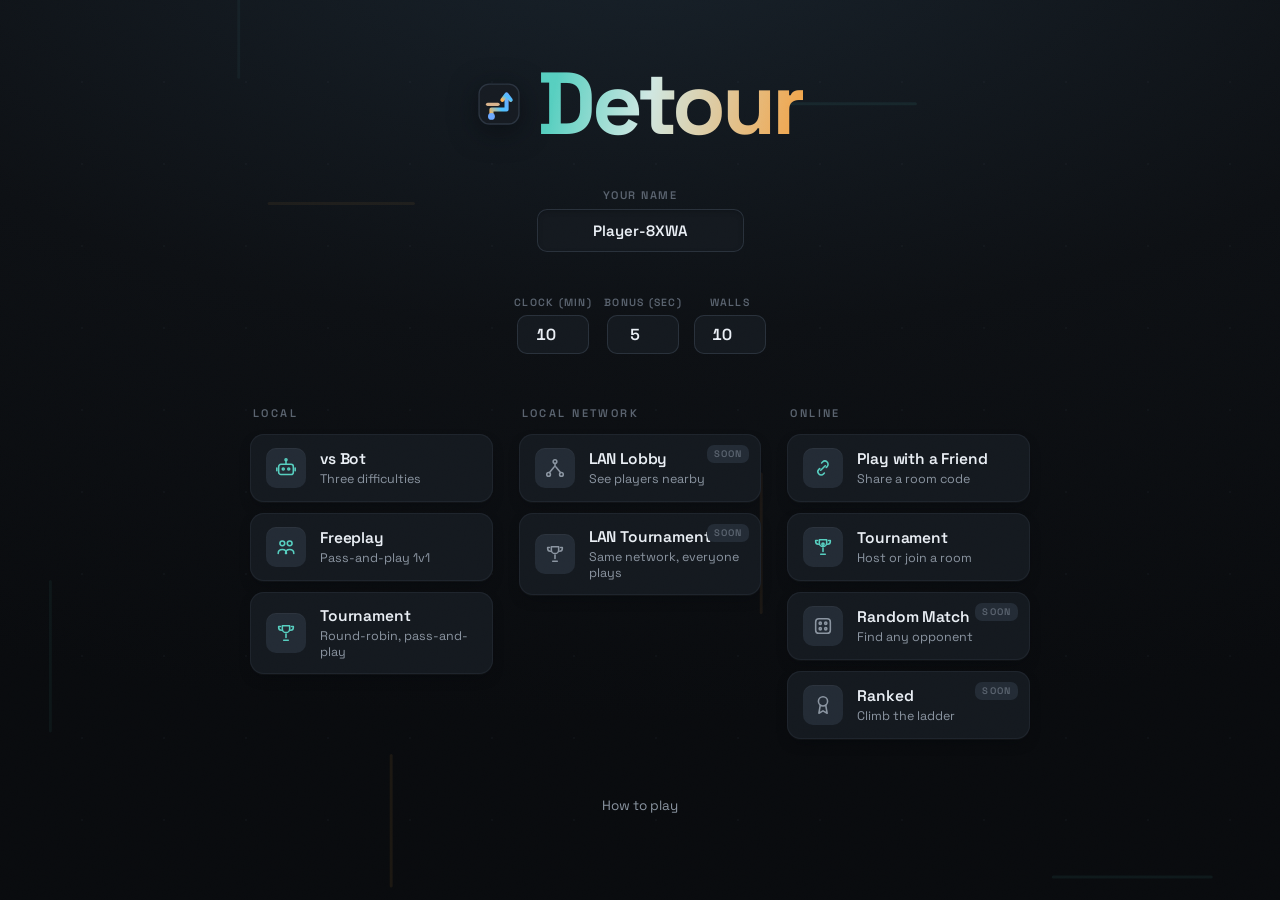
==== commit 03a4d4f2: "Fixed tournaments bugs" ====
--- a/index.html
+++ b/index.html
@@ -167,6 +167,13 @@
           <button class="btn primary big" id="otl-start" hidden disabled>Start tournament</button>
         </div>
       </div>
+      <div class="chat" id="otl-chat" hidden>
+        <div class="chat-log" data-chat-log></div>
+        <form class="chat-form" data-chat-form>
+          <input class="chat-input" data-chat-input maxlength="200" placeholder="Message everyone…" autocomplete="off" />
+          <button class="btn" type="submit">Send</button>
+        </form>
+      </div>
     </section>
 
     <!-- Game -->
@@ -199,13 +206,13 @@
         <span class="rail-name" id="near-name">You</span>
         <span class="rail-count" id="near-count">10</span>
         <div class="rail-walls" id="inventory"></div>
-        <button class="rotate-btn" id="rotate-btn" title="Rotate wall" aria-label="Rotate wall">
+        <button class="rotate-btn" id="rotate-btn" title="Rotate wall (Space)" aria-label="Rotate wall">
           <span class="rotate-glyph">⤡</span>
           <span id="orient-label">Horizontal</span>
         </button>
         <span class="rail-clock" id="near-clock" hidden>10:00</span>
       </div>
-      <div class="tray-hint" id="tray-hint">drag a wall onto the board to block</div>
+      <div class="tray-hint" id="tray-hint">drag a wall onto the board · press Space to rotate</div>
     </section>
 
     <!-- Tournament setup (card) -->
@@ -237,10 +244,18 @@
       <div class="tcard">
         <div class="tcard-head" id="ts-head">Tournament</div>
         <div class="tcard-list" id="standings-body"></div>
+        <div class="live-games" id="live-games" hidden></div>
         <div class="tcard-foot">
           <div class="tcard-note" id="next-match"></div>
           <button class="btn primary big" id="play-next">Play match</button>
         </div>
+      </div>
+      <div class="chat" id="ts-chat" hidden>
+        <div class="chat-log" data-chat-log></div>
+        <form class="chat-form" data-chat-form>
+          <input class="chat-input" data-chat-input maxlength="200" placeholder="Message everyone…" autocomplete="off" />
+          <button class="btn" type="submit">Send</button>
+        </form>
       </div>
     </section>
 
@@ -253,7 +268,6 @@
           <button class="btn primary" id="continue-btn" hidden>Continue</button>
           <button class="btn primary" id="rematch-btn">Rematch</button>
           <button class="btn" id="menu-btn">Menu</button>
-          <button class="btn ghost" id="share-btn">Share</button>
         </div>
       </div>
     </div>
@@ -266,6 +280,18 @@
         <div class="overlay-actions">
           <button class="btn primary" id="draw-accept">Accept</button>
           <button class="btn ghost" id="draw-decline">Decline</button>
+        </div>
+      </div>
+    </div>
+
+    <!-- Rematch request -->
+    <div id="rematch-prompt" class="overlay">
+      <div class="overlay-card">
+        <h2>Rematch?</h2>
+        <p class="win-sub" id="rematch-text">Your opponent wants a rematch.</p>
+        <div class="overlay-actions">
+          <button class="btn primary icon-action" id="rematch-accept" title="Accept" aria-label="Accept rematch">✓</button>
+          <button class="btn ghost icon-action" id="rematch-deny" title="Decline" aria-label="Decline rematch">✕</button>
         </div>
       </div>
     </div>
--- a/styles.css
+++ b/styles.css
@@ -428,6 +428,79 @@
   font-variant-numeric: tabular-nums;
 }
 
+/* ---------- Live games (concurrent matches in the current round) ---------- */
+.live-games { display: flex; flex-direction: column; box-shadow: inset 0 -1px 0 var(--line); }
+.lg-row {
+  display: flex;
+  align-items: center;
+  gap: 10px;
+  padding: 11px 20px;
+  box-shadow: inset 0 -1px 0 var(--line-soft);
+  font-size: 13.5px;
+}
+.lg-row:last-child { box-shadow: none; }
+.lg-dot { width: 8px; height: 8px; border-radius: 50%; flex: 0 0 auto; background: var(--accent); box-shadow: 0 0 0 4px var(--accent-soft); }
+.lg-row.done .lg-dot { background: var(--faint); box-shadow: none; }
+.lg-label { flex: 1; min-width: 0; font-weight: 600; letter-spacing: -0.01em; overflow: hidden; text-overflow: ellipsis; white-space: nowrap; }
+.lg-watch {
+  flex: 0 0 auto;
+  border: none;
+  border-radius: var(--r-sm);
+  background: var(--surface-3);
+  box-shadow: inset 0 0 0 1px var(--line);
+  color: var(--text);
+  font-family: inherit;
+  font-size: 12.5px;
+  font-weight: 600;
+  padding: 7px 13px;
+  cursor: pointer;
+  transition: background .16s var(--ease), box-shadow .16s var(--ease), color .16s var(--ease);
+}
+.lg-watch:hover { background: var(--surface-2); box-shadow: inset 0 0 0 1px color-mix(in srgb, var(--accent) 45%, var(--line)); }
+.lg-watch:disabled { color: var(--muted); cursor: default; background: none; box-shadow: none; font-weight: 500; }
+.lg-cool { padding: 13px 20px; font-size: 13px; color: var(--accent); text-align: center; box-shadow: inset 0 -1px 0 var(--line-soft); }
+
+/* ---------- Tournament chat ---------- */
+.chat {
+  margin: 14px auto 0;
+  width: min(420px, 94vw);
+  border-radius: var(--r-md);
+  background: var(--surface);
+  box-shadow: var(--shadow-1), inset 0 0 0 1px var(--line-soft);
+  overflow: hidden;
+  display: flex;
+  flex-direction: column;
+}
+.chat-log {
+  display: flex;
+  flex-direction: column;
+  gap: 7px;
+  padding: 13px 15px;
+  max-height: 168px;
+  overflow-y: auto;
+  font-size: 13px;
+  line-height: 1.45;
+}
+.chat-log:empty::after { content: "No messages yet — say hi."; color: var(--faint); font-size: 12.5px; }
+.chat-msg { word-break: break-word; }
+.chat-msg .chat-name { font-weight: 700; color: var(--accent); margin-right: 6px; }
+.chat-msg.you .chat-name { color: var(--muted); }
+.chat-form { display: flex; gap: 8px; padding: 11px 13px; box-shadow: inset 0 1px 0 var(--line-soft); }
+.chat-input {
+  flex: 1;
+  min-width: 0;
+  padding: 10px 13px;
+  border: none;
+  border-radius: var(--r-sm);
+  background: var(--surface-2);
+  box-shadow: inset 0 0 0 1px var(--line);
+  color: var(--text);
+  font-family: inherit;
+  font-size: 13.5px;
+}
+.chat-input:focus { outline: none; box-shadow: inset 0 0 0 1px var(--accent); }
+.chat-form .btn { flex: 0 0 auto; }
+
 /* ---------- Game ---------- */
 #game {
   flex-direction: column;
@@ -713,6 +786,11 @@
 .btn.ghost { background: none; box-shadow: none; color: var(--muted); }
 .btn.ghost:hover { background: var(--surface); color: var(--text); }
 
+/* square icon action buttons (rematch accept / deny) */
+.icon-action { min-width: 60px; padding: 13px 0; font-size: 20px; line-height: 1; }
+.btn.ghost.icon-action { box-shadow: inset 0 0 0 1px var(--line); }
+.btn.ghost.icon-action:hover { color: var(--danger); box-shadow: inset 0 0 0 1px var(--danger); background: var(--danger-soft); }
+
 /* difficulty picker */
 .diff-list { display: flex; flex-direction: column; gap: 9px; margin-bottom: 20px; }
 .diff-btn {
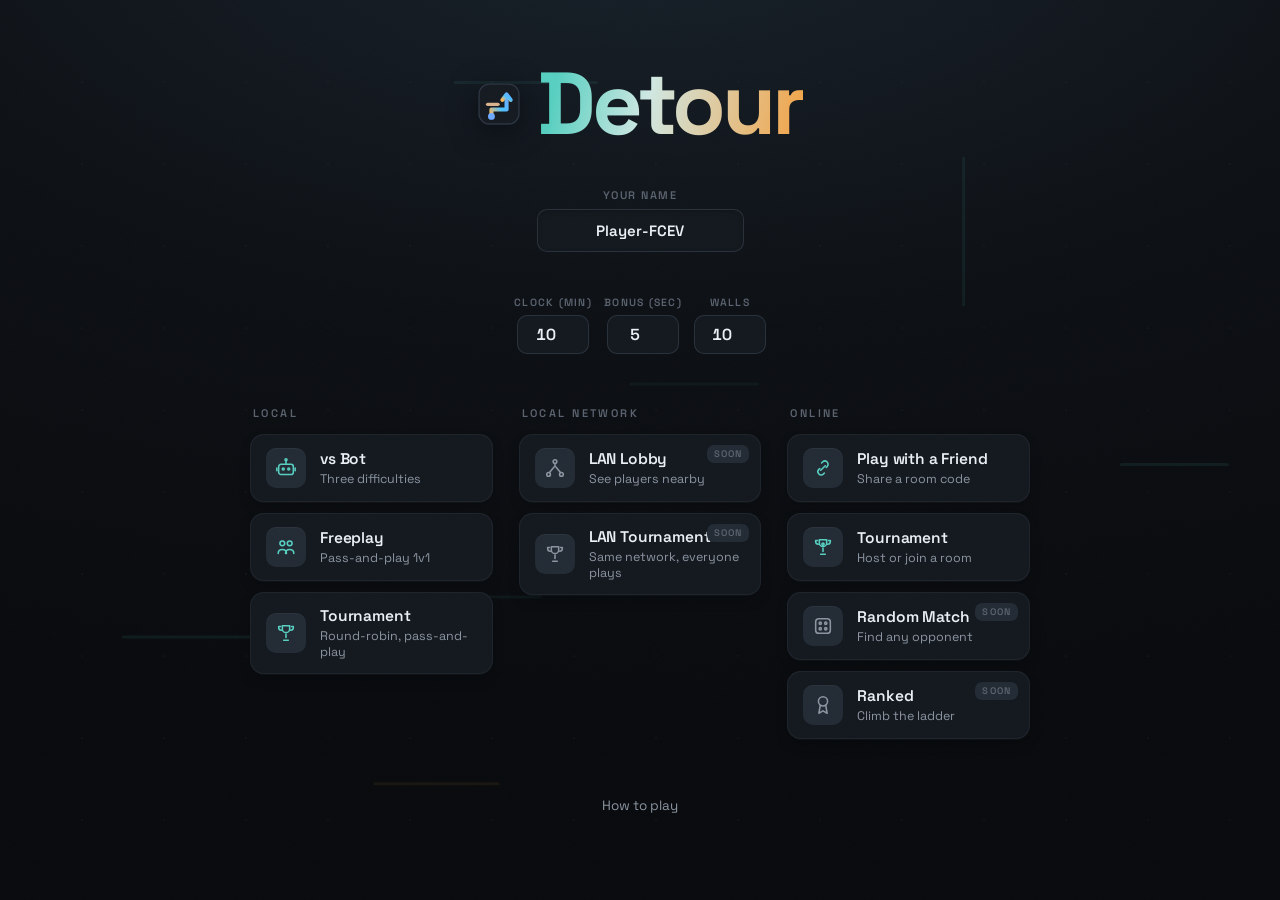
==== commit ff882e7e: "Fixed connection bugs" ====
--- a/index.html
+++ b/index.html
@@ -296,6 +296,29 @@
       </div>
     </div>
 
+    <!-- Confirm (resign / draw) -->
+    <div id="confirm-prompt" class="overlay">
+      <div class="overlay-card">
+        <h2 id="confirm-title">Are you sure?</h2>
+        <p class="win-sub" id="confirm-text"></p>
+        <div class="overlay-actions">
+          <button class="btn primary" id="confirm-yes">Confirm</button>
+          <button class="btn ghost" id="confirm-no">Cancel</button>
+        </div>
+      </div>
+    </div>
+
+    <!-- Connection lost -->
+    <div id="disconnect-prompt" class="overlay">
+      <div class="overlay-card">
+        <h2>Connection lost</h2>
+        <p class="win-sub" id="disconnect-text">You lost your connection.</p>
+        <div class="overlay-actions">
+          <button class="btn primary" id="disconnect-ok">Back to menu</button>
+        </div>
+      </div>
+    </div>
+
     <!-- Difficulty picker -->
     <div id="difficulty" class="overlay">
       <div class="overlay-card">
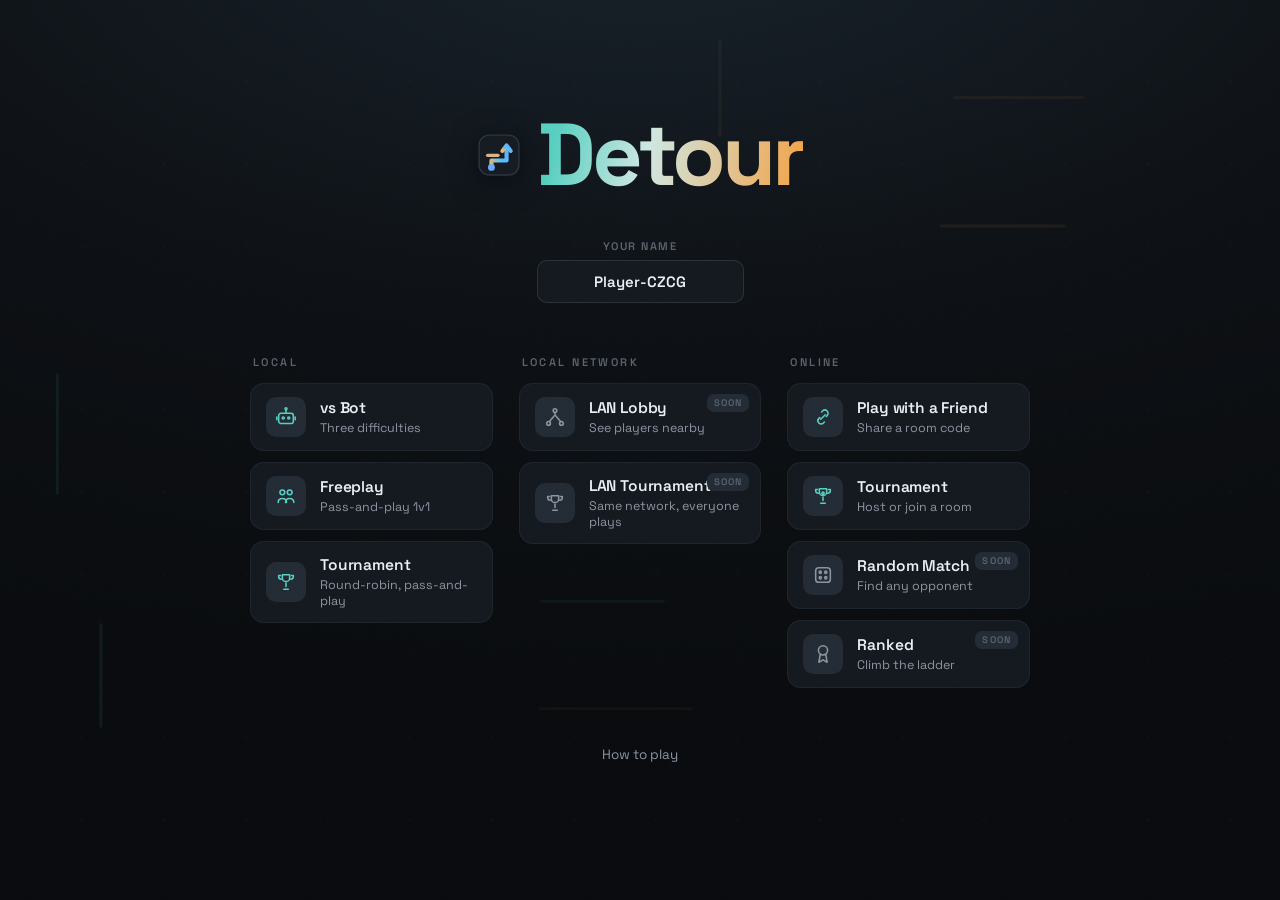
==== commit d6511192: "Enhanced UI" ====
--- a/index.html
+++ b/index.html
@@ -26,12 +26,6 @@
         <input id="player-name" class="text-input" maxlength="16" autocomplete="off" spellcheck="false" />
       </div>
 
-      <div class="settings-row">
-        <label class="setting"><span>Clock (min)</span><input id="set-time" class="num-input" type="number" min="0" max="120" step="1" /></label>
-        <label class="setting"><span>Bonus (sec)</span><input id="set-bonus" class="num-input" type="number" min="0" max="60" step="1" /></label>
-        <label class="setting"><span>Walls</span><input id="set-walls" class="num-input" type="number" min="0" max="20" step="1" /></label>
-      </div>
-
       <div class="menu-groups">
         <div class="menu-group">
           <h2 class="group-label">Local</h2>
@@ -116,6 +110,10 @@
       <div class="online-panel">
         <h2 class="panel-title">Play with a Friend</h2>
         <div id="online-choice">
+          <div class="setup-block">
+            <div class="setup-label">Game settings · used when you host</div>
+            <div class="settings-host" id="friend-settings"></div>
+          </div>
           <button class="btn primary big" id="create-room">Create a room</button>
           <div class="online-or">or</div>
           <div class="join-row">
@@ -164,6 +162,11 @@
         <div class="tcard-foot">
           <div class="tjoin"><span class="tjoin-label">Join</span><span class="tjoin-code" id="otl-code">----</span></div>
           <div class="tcard-note" id="otl-status"></div>
+          <div class="setup-block" id="otl-settings-wrap" hidden>
+            <div class="setup-label" id="otl-settings-label">Game settings</div>
+            <div class="settings-host" id="otour-settings"></div>
+            <div class="settings-view" id="otl-settings-view" hidden></div>
+          </div>
           <button class="btn primary big" id="otl-start" hidden disabled>Start tournament</button>
         </div>
       </div>
@@ -184,33 +187,61 @@
           <span>Back</span>
         </button>
         <div class="status" id="status">Your turn</div>
-        <button class="icon-btn" id="restart-btn" title="Restart" aria-label="Restart">↺</button>
-        <button class="icon-btn" id="draw-btn" title="Offer a draw" aria-label="Offer a draw" hidden>½</button>
-        <button class="icon-btn forfeit-btn" id="forfeit-btn" title="Resign" aria-label="Resign" hidden>⚑</button>
       </header>
 
-      <div class="rail rail-top" id="rail-top">
-        <span class="rail-dot"></span>
-        <span class="rail-name" id="far-name">Opponent</span>
-        <span class="rail-count" id="far-count">10</span>
-        <div class="rail-walls" id="opp-inventory" aria-hidden="true"></div>
-        <span class="rail-clock" id="far-clock" hidden>10:00</span>
-      </div>
-
-      <div class="board-wrap">
-        <div class="board" id="board"></div>
-      </div>
-
-      <div class="rail rail-bottom" id="tray">
-        <span class="rail-dot"></span>
-        <span class="rail-name" id="near-name">You</span>
-        <span class="rail-count" id="near-count">10</span>
-        <div class="rail-walls" id="inventory"></div>
-        <button class="rotate-btn" id="rotate-btn" title="Rotate wall (Space)" aria-label="Rotate wall">
-          <span class="rotate-glyph">⤡</span>
-          <span id="orient-label">Horizontal</span>
-        </button>
-        <span class="rail-clock" id="near-clock" hidden>10:00</span>
+      <div class="play">
+        <div class="rail rail-top" id="rail-top">
+          <span class="rail-dot"></span>
+          <span class="rail-name" id="far-name">Opponent</span>
+          <span class="rail-count" id="far-count">10</span>
+          <div class="rail-walls" id="opp-inventory" aria-hidden="true"></div>
+          <button class="rotate-btn" id="rotate-btn-top" title="Rotate wall (Space)" aria-label="Rotate wall" hidden>
+            <span class="rotate-glyph">⤡</span>
+            <span id="orient-label-top">Horizontal</span>
+          </button>
+          <span class="rail-clock" id="far-clock" hidden>10:00</span>
+        </div>
+
+        <div class="board-wrap">
+          <div class="board-frame">
+            <div class="ranks" id="ranks" aria-hidden="true"></div>
+            <div class="board" id="board"></div>
+            <div class="files" id="files" aria-hidden="true"></div>
+          </div>
+        </div>
+
+        <div class="rail rail-bottom" id="tray">
+          <span class="rail-dot"></span>
+          <span class="rail-name" id="near-name">You</span>
+          <span class="rail-count" id="near-count">10</span>
+          <div class="rail-walls" id="inventory"></div>
+          <button class="rotate-btn" id="rotate-btn" title="Rotate wall (Space)" aria-label="Rotate wall">
+            <span class="rotate-glyph">⤡</span>
+            <span id="orient-label">Horizontal</span>
+          </button>
+          <span class="rail-clock" id="near-clock" hidden>10:00</span>
+        </div>
+
+        <div class="match-actions" id="match-actions">
+          <button class="icon-btn" id="restart-btn" title="Restart" aria-label="Restart">↺</button>
+          <button class="icon-btn" id="draw-btn" title="Offer a draw" aria-label="Offer a draw" hidden>½</button>
+          <button class="icon-btn forfeit-btn" id="forfeit-btn" title="Resign" aria-label="Resign" hidden>⚑</button>
+        </div>
+
+        <aside class="side-right">
+          <div class="moves" id="moves">
+            <div class="moves-head">Moves</div>
+            <div class="moves-list" id="moves-list"></div>
+          </div>
+          <div class="chat game-chat" id="game-chat" hidden>
+            <div class="chat-head">Chat</div>
+            <div class="chat-log" id="game-chat-log"></div>
+            <form class="chat-form" id="game-chat-form">
+              <input class="chat-input" id="game-chat-input" maxlength="200" placeholder="Say something…" autocomplete="off" />
+              <button class="btn" type="submit">Send</button>
+            </form>
+          </div>
+        </aside>
       </div>
       <div class="tray-hint" id="tray-hint">drag a wall onto the board · press Space to rotate</div>
     </section>
@@ -230,6 +261,10 @@
             <button class="btn" id="tp-add">Add player +</button>
           </div>
           <div class="tcard-note" id="tp-count">Add at least 2 players</div>
+          <div class="setup-block">
+            <div class="setup-label">Game settings</div>
+            <div class="settings-host" id="tour-settings"></div>
+          </div>
           <button class="btn primary big" id="tp-start" disabled>Start tournament</button>
         </div>
       </div>
@@ -319,10 +354,30 @@
       </div>
     </div>
 
+    <!-- Freeplay setup -->
+    <div id="local-setup" class="overlay">
+      <div class="overlay-card">
+        <h2>Freeplay</h2>
+        <p class="win-sub">Two players sharing one device.</p>
+        <div class="setup-block">
+          <div class="setup-label">Game settings</div>
+          <div class="settings-host" id="local-settings"></div>
+        </div>
+        <div class="overlay-actions">
+          <button class="btn primary" id="local-start">Start game</button>
+          <button class="btn ghost" id="local-close">Back</button>
+        </div>
+      </div>
+    </div>
+
     <!-- Difficulty picker -->
     <div id="difficulty" class="overlay">
       <div class="overlay-card">
         <h2>Pick your bot</h2>
+        <div class="setup-block">
+          <div class="setup-label">Game settings</div>
+          <div class="settings-host" id="bot-settings"></div>
+        </div>
         <div class="diff-list">
           <button class="diff-btn" data-diff="easy">
             <span class="diff-main"><span class="diff-name">Easy</span><span class="diff-sub">Wanders at random</span></span>
--- a/styles.css
+++ b/styles.css
@@ -29,10 +29,12 @@
   --r-lg: 20px;
   --r-xl: 26px;
 
-  /* shadows tinted toward the background, single light source from above */
-  --shadow-1: 0 1px 0 #ffffff08, 0 6px 16px -8px #04070bcc;
-  --shadow-2: 0 1px 0 #ffffff0a, 0 18px 44px -16px #04070be0;
-  --shadow-press: inset 0 2px 6px -2px #04070b80;
+  /* flat surfaces: definition comes from 1px borders + background steps, not bevels.
+     one soft, neutral elevation shadow is kept only for things that truly float (modals,
+     the board, the toast) — no white highlight lines, no inset "pressed" depth. */
+  --shadow-1: 0 0 0 0 transparent;
+  --shadow-2: 0 16px 40px -24px #04070b;
+  --shadow-press: 0 0 0 0 transparent;
 
   --cell: clamp(28px, 8.4vmin, 56px);
   --gap: clamp(8px, 1.7vmin, 13px);
@@ -155,11 +157,11 @@
 .menu-group:nth-child(2) .game-card { animation-delay: .10s; }
 .menu-group:nth-child(3) .game-card { animation-delay: .16s; }
 .game-card:not(.disabled):hover {
-  transform: translateY(-3px);
+  transform: translateY(-2px);
   background: var(--surface-2);
-  box-shadow: var(--shadow-2), inset 0 0 0 1px color-mix(in srgb, var(--accent) 45%, var(--line));
-}
-.game-card:not(.disabled):active { transform: translateY(-1px); box-shadow: var(--shadow-press), inset 0 0 0 1px var(--line); }
+  box-shadow: inset 0 0 0 1px color-mix(in srgb, var(--accent) 55%, var(--line));
+}
+.game-card:not(.disabled):active { transform: translateY(0); box-shadow: inset 0 0 0 1px var(--line); }
 .game-card.disabled { opacity: .5; cursor: default; }
 
 .card-icon {
@@ -171,7 +173,6 @@
   border-radius: var(--r-sm);
   background: var(--surface-3);
   color: var(--accent);
-  box-shadow: inset 0 1px 0 #ffffff0a;
 }
 .card-icon svg { width: 22px; height: 22px; }
 .game-card.disabled .card-icon { color: var(--muted); }
@@ -211,9 +212,30 @@
 .name-field label { font-size: 11px; font-weight: 600; letter-spacing: .14em; text-transform: uppercase; color: var(--faint); }
 .name-field .text-input { text-align: center; font-weight: 600; }
 
-.settings-row { display: flex; gap: 12px; flex-wrap: wrap; justify-content: center; margin-top: -8px; }
+.settings-row { display: flex; gap: 12px; flex-wrap: wrap; justify-content: center; }
 .setting { display: flex; flex-direction: column; align-items: center; gap: 6px; }
 .setting span { font-size: 10.5px; font-weight: 600; letter-spacing: .12em; text-transform: uppercase; color: var(--faint); }
+
+/* settings block on a host/setup surface (overlay or tournament card) */
+.setup-block { display: flex; flex-direction: column; gap: 9px; }
+.setup-block[hidden] { display: none; }
+.setup-label { font-size: 10.5px; font-weight: 700; letter-spacing: .14em; text-transform: uppercase; color: var(--faint); }
+.overlay-card .setup-block { margin-bottom: 22px; }
+.settings-row[hidden] { display: none; }   /* the .settings-row class would otherwise beat [hidden] */
+
+/* read-only settings (a tournament guest viewing the host's choices) */
+.set-value {
+  width: 72px;
+  padding: 9px 10px;
+  border-radius: var(--r-sm);
+  background: var(--surface-2);
+  box-shadow: inset 0 0 0 1px var(--line);
+  color: var(--text);
+  font-size: 16px;
+  font-weight: 600;
+  text-align: center;
+  font-variant-numeric: tabular-nums;
+}
 .num-input {
   width: 72px;
   padding: 9px 10px;
@@ -229,6 +251,30 @@
   font-variant-numeric: tabular-nums;
 }
 .num-input:focus { outline: none; box-shadow: inset 0 0 0 1px var(--accent); }
+
+/* custom +/- steppers wrapping the number inputs (native spinners hidden) */
+.stepper { display: flex; align-items: stretch; gap: 5px; }
+.stepper .num-input { width: 46px; }
+.step-btn {
+  flex: 0 0 auto;
+  width: 26px;
+  border: none;
+  border-radius: var(--r-sm);
+  background: var(--surface-3);
+  box-shadow: inset 0 0 0 1px var(--line);
+  color: var(--text);
+  font-family: inherit;
+  font-size: 17px;
+  font-weight: 600;
+  line-height: 1;
+  cursor: pointer;
+  transition: background .16s var(--ease), box-shadow .16s var(--ease), color .16s var(--ease), transform .12s var(--spring);
+}
+.step-btn:hover { background: var(--surface-2); box-shadow: inset 0 0 0 1px color-mix(in srgb, var(--accent) 55%, var(--line)); color: var(--accent); }
+.step-btn:active { transform: translateY(1px); }
+.num-input::-webkit-outer-spin-button,
+.num-input::-webkit-inner-spin-button { -webkit-appearance: none; margin: 0; }
+.num-input[type="number"] { -moz-appearance: textfield; appearance: textfield; }
 
 /* ---------- Sub-screens (online + tournaments): a back button top-left, content centered ---------- */
 .sheet {
@@ -258,7 +304,7 @@
   transition: background .18s var(--ease), box-shadow .18s var(--ease), color .18s var(--ease), transform .18s var(--spring);
 }
 .back-btn:hover { background: var(--surface-2); color: var(--text); box-shadow: inset 0 0 0 1px color-mix(in srgb, var(--accent) 40%, var(--line)); }
-.back-btn:active { transform: translateY(1px); box-shadow: var(--shadow-press); }
+.back-btn:active { transform: translateY(1px); }
 .back-arrow { width: 20px; height: 20px; display: block; flex: 0 0 auto; }
 /* in the game hud the back button sits inline with the status + action buttons */
 .hud .back-btn { align-self: auto; }
@@ -292,7 +338,7 @@
   border: none;
   border-radius: var(--r-sm);
   background: var(--surface);
-  box-shadow: inset 0 0 0 1px var(--line), var(--shadow-press);
+  box-shadow: inset 0 0 0 1px var(--line);
   color: var(--text);
   font-family: inherit;
   font-size: 21px;
@@ -305,6 +351,7 @@
 .code-input:focus { outline: none; box-shadow: inset 0 0 0 1px var(--accent); }
 
 #room-display { display: flex; flex-direction: column; align-items: center; gap: 10px; margin-top: 2px; }
+#room-display[hidden] { display: none; }   /* the ID rule above otherwise overrode the hidden attribute, leaking a "----" code block onto the menu */
 .room-label { font-size: 12px; color: var(--muted); letter-spacing: .04em; }
 .room-code {
   font-size: 42px;
@@ -329,7 +376,7 @@
   border: none;
   border-radius: var(--r-sm);
   background: var(--surface);
-  box-shadow: inset 0 0 0 1px var(--line), var(--shadow-press);
+  box-shadow: inset 0 0 0 1px var(--line);
   color: var(--text);
   font-family: inherit;
   font-size: 15px;
@@ -342,7 +389,7 @@
   margin: auto;
   width: min(420px, 94vw);
   border-radius: var(--r-lg);
-  background: linear-gradient(180deg, var(--surface-2), var(--surface));
+  background: var(--surface-2);
   box-shadow: var(--shadow-2), inset 0 0 0 1px var(--line);
   overflow: hidden;
   animation: rise .4s var(--ease) both;
@@ -352,7 +399,7 @@
   font-size: 15px;
   font-weight: 700;
   letter-spacing: -0.01em;
-  background: linear-gradient(180deg, var(--surface-3), var(--surface-2));
+  background: var(--surface-3);
   box-shadow: inset 0 -1px 0 var(--line);
 }
 
@@ -517,6 +564,86 @@
   gap: 10px;
 }
 
+/* play area — stacked on phones, three columns (info · board · moves) on wide screens */
+.play {
+  width: 100%;
+  display: flex;
+  flex-direction: column;
+  align-items: center;
+  gap: 12px;
+}
+.match-actions { display: flex; gap: 10px; justify-content: center; }
+.match-actions[hidden] { display: none; }
+
+/* ---------- Move list (chess-style, absolute coordinates) ---------- */
+.moves {
+  width: min(560px, 96vw);
+  display: flex;
+  flex-direction: column;
+  max-height: 240px;
+  border-radius: var(--r-md);
+  background: var(--surface);
+  box-shadow: inset 0 0 0 1px var(--line-soft);
+  overflow: hidden;
+}
+.moves-head {
+  padding: 10px 16px;
+  font-size: 11px;
+  font-weight: 700;
+  letter-spacing: .16em;
+  text-transform: uppercase;
+  color: var(--faint);
+  box-shadow: inset 0 -1px 0 var(--line);
+}
+.moves-list { flex: 1; overflow-y: auto; padding: 3px 0; }
+.moves-list:empty::after {
+  content: "No moves yet";
+  display: block;
+  padding: 18px 16px;
+  font-size: 13px;
+  color: var(--faint);
+  text-align: center;
+}
+.mv-row { display: grid; grid-template-columns: 36px 1fr 1fr; align-items: stretch; }
+.mv-row:nth-child(even) { background: #ffffff05; }
+.mv-no {
+  display: flex; align-items: center; justify-content: center;
+  color: var(--faint); font-size: 12px; font-weight: 600;
+  font-variant-numeric: tabular-nums;
+  box-shadow: inset -1px 0 0 var(--line-soft);
+}
+.mv-cell {
+  display: flex;
+  align-items: center;
+  gap: 7px;
+  padding: 7px 11px;
+  font-size: 13.5px;
+  font-weight: 600;
+  font-variant-numeric: tabular-nums;
+}
+.mv-dot { width: 7px; height: 7px; border-radius: 50%; flex: 0 0 auto; }
+.mv-wall { width: 15px; height: 5px; border-radius: 2px; flex: 0 0 auto; }
+.mv-wall.v { width: 5px; height: 15px; }
+.mv-me .mv-dot, .mv-me .mv-wall { background: var(--me); }
+.mv-opp .mv-dot, .mv-opp .mv-wall { background: var(--opp); }
+.mv-empty { color: transparent; }
+
+/* right side column: move list, plus the tournament chat while playing */
+.side-right { width: min(560px, 96vw); display: flex; flex-direction: column; gap: 12px; }
+.side-right .moves, .side-right .game-chat { width: auto; }
+.game-chat { margin: 0; }
+.game-chat .chat-log { max-height: 150px; }
+.game-chat[hidden] { display: none; }
+.chat-head {
+  padding: 10px 16px;
+  font-size: 11px;
+  font-weight: 700;
+  letter-spacing: .16em;
+  text-transform: uppercase;
+  color: var(--faint);
+  box-shadow: inset 0 -1px 0 var(--line);
+}
+
 .icon-btn {
   flex: 0 0 auto;
   width: 40px;
@@ -532,7 +659,7 @@
   transition: background .18s var(--ease), box-shadow .18s var(--ease), color .18s var(--ease);
 }
 .icon-btn:hover { background: var(--surface-2); box-shadow: inset 0 0 0 1px color-mix(in srgb, var(--accent) 40%, var(--line)); }
-.icon-btn:active { box-shadow: var(--shadow-press); }
+.icon-btn:active { transform: translateY(1px); }
 .forfeit-btn { color: var(--muted); font-size: 18px; }
 .forfeit-btn:hover { color: var(--danger); background: var(--danger-soft); box-shadow: inset 0 0 0 1px var(--danger); }
 
@@ -599,14 +726,13 @@
   height: 9px;
   border-radius: 3px;
   touch-action: none;
-  box-shadow: 0 1px 2px #04070b80, inset 0 1px 0 #ffffff30;
   transition: transform .12s var(--spring);
 }
 .wtoken.grab { cursor: grab; }
 .wtoken.grab:hover { transform: translateY(-2px); }
 .wtoken.vert { width: 9px; height: 26px; }
-.wtoken.mine { background: linear-gradient(color-mix(in srgb, var(--me) 92%, #fff 8%), color-mix(in srgb, var(--me) 60%, #000 40%)); }
-.wtoken.opp { background: linear-gradient(color-mix(in srgb, var(--opp) 92%, #fff 8%), color-mix(in srgb, var(--opp) 60%, #000 40%)); }
+.wtoken.mine { background: var(--me); }
+.wtoken.opp { background: var(--opp); }
 
 .rotate-btn {
   flex: 0 0 auto;
@@ -625,6 +751,7 @@
   transition: background .16s var(--ease), box-shadow .16s var(--ease);
 }
 .rotate-btn:hover { background: var(--surface-2); box-shadow: inset 0 0 0 1px color-mix(in srgb, var(--accent) 40%, var(--line)); }
+.rotate-btn[hidden] { display: none; }   /* display:inline-flex above otherwise overrode the hidden attribute (top button leaked into online opponents' rail) */
 .rotate-glyph { font-size: 15px; line-height: 1; color: var(--accent); }
 
 .tray-hint { font-size: 11.5px; color: var(--faint); letter-spacing: .03em; height: 14px; }
@@ -633,9 +760,42 @@
 .board-wrap {
   padding: 12px;
   border-radius: var(--r-lg);
-  background: linear-gradient(180deg, var(--surface), #11151a);
-  box-shadow: var(--shadow-2), inset 0 0 0 1px var(--line-soft), inset 0 2px 10px -4px #04070b;
-}
+  background: var(--surface);
+  box-shadow: var(--shadow-2), inset 0 0 0 1px var(--line-soft);
+}
+
+/* coordinate frame: rank numbers down the left, file letters across the bottom */
+.board-frame {
+  display: grid;
+  grid-template-columns: auto auto;
+  grid-template-rows: auto auto;
+  justify-content: center;
+}
+.ranks {
+  grid-row: 1;
+  grid-column: 1;
+  display: grid;
+  grid-template-rows: var(--cell) repeat(8, var(--gap) var(--cell));
+  padding-right: 7px;
+}
+.board-frame > .board { grid-row: 1; grid-column: 2; }
+.files {
+  grid-row: 2;
+  grid-column: 2;
+  display: grid;
+  grid-template-columns: var(--cell) repeat(8, var(--gap) var(--cell));
+  padding-top: 5px;
+}
+.ranks span, .files span {
+  display: grid;
+  place-items: center;
+  font-size: 11px;
+  font-weight: 600;
+  line-height: 1;
+  color: var(--faint);
+  font-variant-numeric: tabular-nums;
+}
+
 .board {
   display: grid;
   grid-template-columns: var(--cell) repeat(8, var(--gap) var(--cell));
@@ -645,20 +805,19 @@
 .board.flip { transform: rotate(180deg); }
 
 .cell {
-  background: linear-gradient(160deg, var(--surface-3), var(--surface-2));
+  background: var(--surface-3);
   border-radius: var(--r-xs);
   position: relative;
   display: flex;
   align-items: center;
   justify-content: center;
-  box-shadow: inset 0 1px 0 #ffffff08;
   transition: background .12s var(--ease);
 }
-/* winning rows: tinted fill + a bright edge in the owner's colour */
-.cell.goal-top { box-shadow: inset 0 3px 0 var(--gc), inset 0 1px 0 #ffffff08; }
-.cell.goal-bottom { box-shadow: inset 0 -3px 0 var(--gc), inset 0 1px 0 #ffffff08; }
-.cell.mine { --gc: var(--me); background: linear-gradient(160deg, color-mix(in srgb, var(--me) 16%, var(--surface-3)), color-mix(in srgb, var(--me) 9%, var(--surface-2))); }
-.cell.opp { --gc: var(--opp); background: linear-gradient(160deg, color-mix(in srgb, var(--opp) 16%, var(--surface-3)), color-mix(in srgb, var(--opp) 9%, var(--surface-2))); }
+/* winning rows: solid tinted fill + a flat edge bar in the owner's colour */
+.cell.goal-top { box-shadow: inset 0 3px 0 var(--gc); }
+.cell.goal-bottom { box-shadow: inset 0 -3px 0 var(--gc); }
+.cell.mine { --gc: var(--me); background: color-mix(in srgb, var(--me) 13%, var(--surface-3)); }
+.cell.opp { --gc: var(--opp); background: color-mix(in srgb, var(--opp) 13%, var(--surface-3)); }
 
 .cell.movable { cursor: pointer; }
 .cell.movable::after {
@@ -673,26 +832,40 @@
 }
 .cell.movable:hover::after { transform: scale(1.25); }
 
+/* pawns are the one deliberately 3D element — a shaded sphere you can pick up */
 .pawn {
   width: 70%;
   height: 70%;
   border-radius: 50%;
   position: relative;
   z-index: 1;
-  box-shadow: 0 4px 9px #04070bcc, inset 0 2px 3px #ffffff55, inset 0 -3px 6px #00000040;
-}
-.pawn.mine { background: radial-gradient(circle at 36% 30%, #c8f2eb, var(--me) 72%, var(--accent-deep)); }
-.pawn.opp { background: radial-gradient(circle at 36% 30%, #ffe0b0, var(--opp) 72%, #cf8632); }
-
-/* placed walls — coloured by who placed them */
+  box-shadow: 0 3px 6px -1px #04070b99, inset 0 2px 4px #ffffff5e, inset 0 -5px 8px #00000055;
+}
+.pawn.mine { background: radial-gradient(circle at 35% 28%, #d6f5ef 0%, var(--me) 52%, var(--accent-deep) 100%); }
+.pawn.opp { background: radial-gradient(circle at 35% 28%, #ffe4ba 0%, var(--opp) 52%, #c47f2c 100%); }
+.pawn.draggable { cursor: grab; touch-action: none; }
+.pawn.draggable:hover { transform: scale(1.05); }
+.pawn.lifted { opacity: .35; }
+.pawn-ghost {
+  position: fixed;
+  left: 0;
+  top: 0;
+  transform: translate(-50%, -50%);
+  pointer-events: none;
+  z-index: 70;
+}
+/* highlight the legal cell a dragged pawn is hovering */
+.cell.drop { box-shadow: inset 0 0 0 2px var(--accent); }
+.cell.drop::after { transform: scale(1.4); }
+
+/* placed walls — flat, coloured by who placed them */
 .wall {
   position: relative;
   z-index: 2;
-  border-radius: 4px;
-  box-shadow: 0 3px 7px -1px #04070bcc, inset 0 1px 0 #ffffff45, inset 0 -2px 3px #00000050;
-}
-.wall.mine { background: linear-gradient(color-mix(in srgb, var(--me) 90%, #fff 10%), color-mix(in srgb, var(--me) 58%, #000 42%)); }
-.wall.opp { background: linear-gradient(color-mix(in srgb, var(--opp) 90%, #fff 10%), color-mix(in srgb, var(--opp) 58%, #000 42%)); }
+  border-radius: 3px;
+}
+.wall.mine { background: var(--me); }
+.wall.opp { background: var(--opp); }
 
 /* wall drop junctions — live only during a drag */
 .wjunction {
@@ -726,14 +899,14 @@
 .drag-ghost {
   position: fixed;
   transform: translate(-50%, -50%);
-  border-radius: 4px;
-  box-shadow: 0 6px 16px #04070be0, inset 0 1px 0 #ffffff45;
+  border-radius: 3px;
+  box-shadow: 0 6px 16px -8px #04070b;
   opacity: .94;
   pointer-events: none;
   z-index: 70;
 }
-.drag-ghost.mine { background: linear-gradient(color-mix(in srgb, var(--me) 90%, #fff 10%), color-mix(in srgb, var(--me) 58%, #000 42%)); }
-.drag-ghost.opp { background: linear-gradient(color-mix(in srgb, var(--opp) 90%, #fff 10%), color-mix(in srgb, var(--opp) 58%, #000 42%)); }
+.drag-ghost.mine { background: var(--me); }
+.drag-ghost.opp { background: var(--opp); }
 
 /* ---------- Overlays ---------- */
 .overlay {
@@ -750,7 +923,7 @@
 .overlay.is-active { display: flex; animation: fade .18s var(--ease); }
 .overlay-card {
   width: min(420px, 94vw);
-  background: linear-gradient(180deg, var(--surface-2), var(--surface));
+  background: var(--surface-2);
   border-radius: var(--r-xl);
   padding: 30px 26px;
   text-align: center;
@@ -775,14 +948,14 @@
   cursor: pointer;
   transition: transform .18s var(--spring), box-shadow .18s var(--ease), background .18s var(--ease);
 }
-.btn:hover { transform: translateY(-2px); background: var(--surface-2); }
-.btn:active { transform: translateY(0); box-shadow: var(--shadow-press); }
+.btn:hover { transform: translateY(-1px); background: var(--surface-2); }
+.btn:active { transform: translateY(1px); }
 .btn.primary {
-  background: linear-gradient(180deg, var(--accent), var(--accent-deep));
-  box-shadow: 0 6px 16px -6px color-mix(in srgb, var(--accent) 60%, transparent);
+  background: var(--accent);
+  box-shadow: none;
   color: #062520;
 }
-.btn.primary:hover { background: linear-gradient(180deg, color-mix(in srgb, var(--accent) 92%, white), var(--accent)); }
+.btn.primary:hover { background: color-mix(in srgb, var(--accent) 88%, white); }
 .btn.ghost { background: none; box-shadow: none; color: var(--muted); }
 .btn.ghost:hover { background: var(--surface); color: var(--text); }
 
@@ -842,6 +1015,57 @@
 }
 .toast.show { opacity: 1; transform: translateX(-50%) translateY(0); }
 
+/* ---------- Wide screens: use the sides (info left, board centre, moves right) ---------- */
+@media (min-width: 1140px) {
+  .hud { width: min(1080px, 96vw); }
+  /* board fills the viewport height — bounded by the width left between the side columns,
+     and a sane cap — so it never overflows. A 9-cell + 8-gap board spans cell*10.8.
+     Set on the frame so the rank/file labels inherit the same cell/gap and stay aligned. */
+  .board-frame {
+    --cell: min(calc((100dvh - 170px) / 10.8), calc((100vw - 530px) / 10.8), 120px);
+    --gap: calc(var(--cell) * 0.22);
+  }
+  .play {
+    display: grid;
+    width: auto;
+    grid-template-columns: 190px max-content 230px;
+    grid-template-rows: auto 1fr auto auto;
+    grid-template-areas:
+      "rtop  board moves"
+      "fill  board moves"
+      "rbot  board moves"
+      "ract  board moves";
+    align-items: start;
+    justify-content: center;
+    gap: 14px;
+  }
+  #rail-top { grid-area: rtop; }
+  .board-wrap { grid-area: board; align-self: center; }
+  #tray { grid-area: rbot; align-self: end; }
+  #match-actions { grid-area: ract; align-self: start; justify-content: flex-start; margin-top: 2px; }
+  .side-right { grid-area: moves; align-self: stretch; width: 230px; }
+  .moves { flex: 1; min-height: 120px; max-height: none; }
+
+  /* rails turn into tall side cards */
+  .rail {
+    width: 190px;
+    display: grid;
+    grid-template-columns: auto 1fr auto;
+    align-content: start;
+    gap: 10px 8px;
+    padding: 13px 15px;
+    min-height: 0;
+  }
+  .rail-dot { grid-row: 1; grid-column: 1; align-self: center; }
+  .rail-name { grid-row: 1; grid-column: 2; }
+  .rail-clock { grid-row: 1; grid-column: 3; min-width: 0; }
+  .rail-count { grid-row: 2; grid-column: 1 / -1; text-align: left; }
+  .rail-count::before { content: "Walls left · "; color: var(--faint); font-weight: 600; }
+  .rail-top .rail-count::before, .rail-bottom .rail-count::before { color: var(--faint); }
+  .rail-walls { grid-row: 3; grid-column: 1 / -1; flex: 0 0 auto; }
+  #rotate-btn, #rotate-btn-top { grid-row: 4; grid-column: 1 / -1; justify-content: center; }
+}
+
 @keyframes rise { from { opacity: 0; transform: translateY(8px); } to { opacity: 1; transform: translateY(0); } }
 @keyframes fade { from { opacity: 0; } to { opacity: 1; } }
 @keyframes pop { from { opacity: 0; transform: scale(.95) translateY(6px); } to { opacity: 1; transform: scale(1) translateY(0); } }
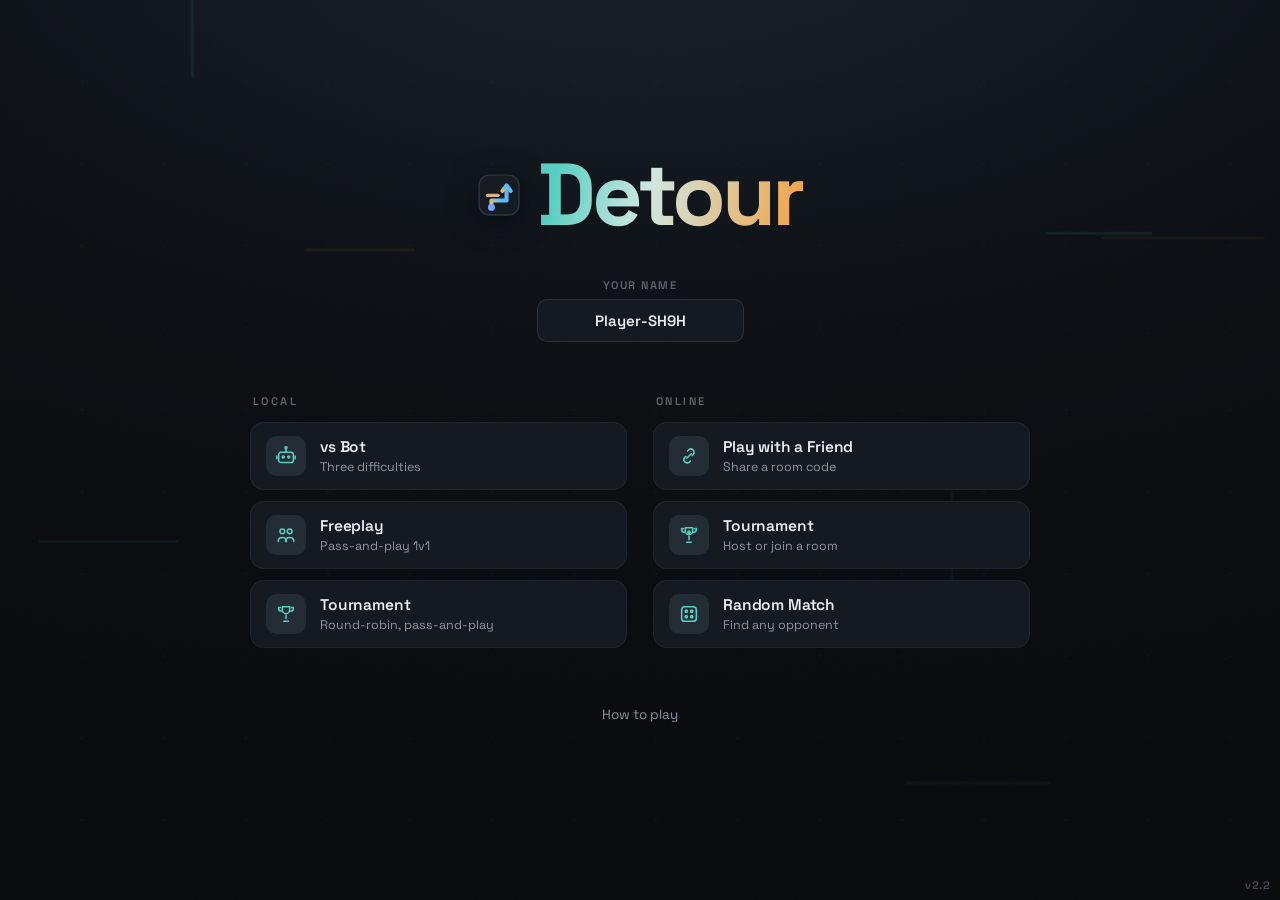
==== commit f4e554c6: "Added modifiers" ====
--- a/index.html
+++ b/index.html
@@ -50,24 +50,6 @@
         </div>
 
         <div class="menu-group">
-          <h2 class="group-label">Local network</h2>
-          <button class="game-card disabled" disabled>
-            <span class="card-icon" aria-hidden="true">
-              <svg viewBox="0 0 24 24" fill="none" stroke="currentColor" stroke-width="1.7" stroke-linecap="round" stroke-linejoin="round"><circle cx="12" cy="5" r="2"/><circle cx="5" cy="19" r="2"/><circle cx="19" cy="19" r="2"/><path d="M12 7v3M11 11l-5 6M13 11l5 6"/></svg>
-            </span>
-            <span class="card-text"><span class="card-name">LAN Lobby</span><span class="card-sub">See players nearby</span></span>
-            <span class="soon">Soon</span>
-          </button>
-          <button class="game-card disabled" disabled>
-            <span class="card-icon" aria-hidden="true">
-              <svg viewBox="0 0 24 24" fill="none" stroke="currentColor" stroke-width="1.7" stroke-linecap="round" stroke-linejoin="round"><path d="M8 4h8v3.5a4 4 0 0 1-8 0V4z"/><path d="M6 5H4v1a3 3 0 0 0 3 3M18 5h2v1a3 3 0 0 1-3 3"/><path d="M9.5 20h5M12 13v4"/></svg>
-            </span>
-            <span class="card-text"><span class="card-name">LAN Tournament</span><span class="card-sub">Same network, everyone plays</span></span>
-            <span class="soon">Soon</span>
-          </button>
-        </div>
-
-        <div class="menu-group">
           <h2 class="group-label">Online</h2>
           <button class="game-card" data-mode="friend">
             <span class="card-icon" aria-hidden="true">
@@ -81,19 +63,11 @@
             </span>
             <span class="card-text"><span class="card-name">Tournament</span><span class="card-sub">Host or join a room</span></span>
           </button>
-          <button class="game-card disabled" disabled>
+          <button class="game-card" data-mode="random">
             <span class="card-icon" aria-hidden="true">
               <svg viewBox="0 0 24 24" fill="none" stroke="currentColor" stroke-width="1.7" stroke-linecap="round" stroke-linejoin="round"><rect x="4" y="4" width="16" height="16" rx="3.5"/><circle cx="9" cy="9" r="1.2"/><circle cx="15" cy="9" r="1.2"/><circle cx="9" cy="15" r="1.2"/><circle cx="15" cy="15" r="1.2"/></svg>
             </span>
             <span class="card-text"><span class="card-name">Random Match</span><span class="card-sub">Find any opponent</span></span>
-            <span class="soon">Soon</span>
-          </button>
-          <button class="game-card disabled" disabled>
-            <span class="card-icon" aria-hidden="true">
-              <svg viewBox="0 0 24 24" fill="none" stroke="currentColor" stroke-width="1.7" stroke-linecap="round" stroke-linejoin="round"><circle cx="12" cy="8" r="5"/><path d="M9 12.5L7.5 21l4.5-2.6 4.5 2.6-1.5-8.5"/></svg>
-            </span>
-            <span class="card-text"><span class="card-name">Ranked</span><span class="card-sub">Climb the ladder</span></span>
-            <span class="soon">Soon</span>
           </button>
         </div>
       </div>
@@ -128,6 +102,32 @@
           <button class="btn ghost" id="copy-code">Copy code</button>
         </div>
         <div class="online-status" id="online-status"></div>
+      </div>
+      <div id="friend-lobby" hidden>
+        <div class="tcard">
+          <div class="tcard-head">4-player room</div>
+          <div class="tcard-list" id="friend-roster"></div>
+          <div class="tcard-foot">
+            <div class="tjoin"><span class="tjoin-label">Join</span><span class="tjoin-code" id="friend-code">----</span></div>
+            <div class="tcard-note" id="friend-lobby-status"></div>
+            <button class="btn primary big" id="friend-start" hidden disabled>Start game</button>
+          </div>
+        </div>
+      </div>
+    </section>
+
+    <!-- Random match (matchmaking) -->
+    <section id="random" class="screen sheet">
+      <button class="back-btn" id="random-back" aria-label="Back to menu">
+        <svg class="back-arrow" viewBox="0 0 24 24" aria-hidden="true" fill="none" stroke="currentColor" stroke-width="2" stroke-linecap="round" stroke-linejoin="round"><path d="M15 5l-7 7 7 7"/></svg>
+        <span>Back</span>
+      </button>
+      <div class="online-panel">
+        <h2 class="panel-title">Random match</h2>
+        <p class="panel-lead">You'll be paired with anyone else looking for a game right now — no code needed.</p>
+        <div class="mm-spinner" id="mm-spinner" aria-hidden="true"></div>
+        <div class="online-status" id="random-status">Looking for an opponent…</div>
+        <button class="btn" id="random-cancel">Cancel</button>
       </div>
     </section>
 
@@ -416,6 +416,7 @@
     </div>
 
     <div id="toast" class="toast"></div>
+    <div class="version">v2.2</div>
   </main>
 
   <script src="bg.js"></script>
--- a/styles.css
+++ b/styles.css
@@ -15,8 +15,10 @@
   --accent: #57cfc0;
   --accent-deep: #3fb3a5;
   --accent-soft: color-mix(in srgb, var(--accent) 16%, transparent);
-  --me: #57cfc0;   /* you — teal */
-  --opp: #f0a64e;  /* opponent — amber */
+  --me: #57cfc0;   /* you — teal (also 4-player seat 0, Bottom) */
+  --opp: #f0a64e;  /* opponent — amber (also 4-player seat 1, Top) */
+  --p2: #9d7be6;   /* 4-player seat 2, Left — violet */
+  --p3: #63c473;   /* 4-player seat 3, Right — green */
   --me-soft: color-mix(in srgb, var(--me) 14%, transparent);
   --opp-soft: color-mix(in srgb, var(--opp) 14%, transparent);
   --danger: #ef6b4e;
@@ -67,6 +69,21 @@
   opacity: .035;
   mix-blend-mode: overlay;
   background-image: url("data:image/svg+xml,%3Csvg xmlns='http://www.w3.org/2000/svg' width='140' height='140'%3E%3Cfilter id='n'%3E%3CfeTurbulence type='fractalNoise' baseFrequency='0.85' numOctaves='2' stitchTiles='stitch'/%3E%3C/filter%3E%3Crect width='100%25' height='100%25' filter='url(%23n)'/%3E%3C/svg%3E");
+}
+
+/* build marker, tucked in the corner */
+.version {
+  position: fixed;
+  right: 10px;
+  bottom: 8px;
+  z-index: 30;
+  font-size: 11px;
+  font-weight: 600;
+  letter-spacing: .04em;
+  color: var(--faint);
+  font-variant-numeric: tabular-nums;
+  pointer-events: none;
+  opacity: .75;
 }
 
 /* atmospheric canvas — sits behind everything, lets the body gradient show through */
@@ -276,6 +293,77 @@
 .num-input::-webkit-inner-spin-button { -webkit-appearance: none; margin: 0; }
 .num-input[type="number"] { -moz-appearance: textfield; appearance: textfield; }
 
+/* segmented control (board-size modifier) */
+.segmented { display: flex; gap: 5px; }
+.seg-btn {
+  flex: 0 0 auto;
+  min-width: 36px;
+  padding: 8px 11px;
+  border: none;
+  border-radius: var(--r-sm);
+  background: var(--surface-3);
+  box-shadow: inset 0 0 0 1px var(--line);
+  color: var(--muted);
+  font-family: inherit;
+  font-size: 14px;
+  font-weight: 600;
+  font-variant-numeric: tabular-nums;
+  cursor: pointer;
+  transition: background .16s var(--ease), box-shadow .16s var(--ease), color .16s var(--ease);
+}
+.seg-btn:hover { background: var(--surface-2); color: var(--text); }
+.seg-btn.on { background: var(--accent); color: #062520; box-shadow: none; }
+
+/* on/off modifier toggle */
+.toggle-btn {
+  min-width: 54px;
+  padding: 8px 16px;
+  border: none;
+  border-radius: var(--r-sm);
+  background: var(--surface-3);
+  box-shadow: inset 0 0 0 1px var(--line);
+  color: var(--muted);
+  font-family: inherit;
+  font-size: 13px;
+  font-weight: 600;
+  cursor: pointer;
+  transition: background .16s var(--ease), box-shadow .16s var(--ease), color .16s var(--ease);
+}
+.toggle-btn:hover { background: var(--surface-2); color: var(--text); }
+.toggle-btn.on { background: var(--accent); color: #062520; box-shadow: none; }
+
+/* settings host: base steppers row + a Modifiers dropdown */
+.settings-host { display: flex; flex-direction: column; align-items: center; gap: 11px; width: 100%; }
+.mods {
+  width: 100%;
+  max-width: 360px;
+  border-radius: var(--r-sm);
+  background: var(--surface);
+  box-shadow: inset 0 0 0 1px var(--line-soft);
+  overflow: hidden;
+}
+.mods-summary {
+  list-style: none;
+  cursor: pointer;
+  user-select: none;
+  padding: 11px 14px;
+  font-size: 12.5px;
+  font-weight: 600;
+  color: var(--muted);
+  display: flex;
+  align-items: center;
+  justify-content: space-between;
+  gap: 8px;
+}
+.mods-summary::-webkit-details-marker { display: none; }
+.mods-summary::after { content: "▾"; color: var(--faint); }
+.mods[open] .mods-summary::after { content: "▴"; }
+.mods-summary:hover { color: var(--text); background: var(--surface-2); }
+.mods-grid { padding: 14px; box-shadow: inset 0 1px 0 var(--line-soft); }
+
+/* pre-placed neutral walls (random-walls modifier) — owned by nobody */
+.wall.neutral { background: var(--muted); }
+
 /* ---------- Sub-screens (online + tournaments): a back button top-left, content centered ---------- */
 .sheet {
   position: relative;
@@ -351,7 +439,9 @@
 .code-input:focus { outline: none; box-shadow: inset 0 0 0 1px var(--accent); }
 
 #room-display { display: flex; flex-direction: column; align-items: center; gap: 10px; margin-top: 2px; }
-#room-display[hidden] { display: none; }   /* the ID rule above otherwise overrode the hidden attribute, leaking a "----" code block onto the menu */
+#room-display[hidden] { display: none; }
+#friend-lobby { width: 100%; }
+#friend-lobby[hidden] { display: none; }   /* the ID rule above otherwise overrode the hidden attribute, leaking a "----" code block onto the menu */
 .room-label { font-size: 12px; color: var(--muted); letter-spacing: .04em; }
 .room-code {
   font-size: 42px;
@@ -366,6 +456,18 @@
 }
 .online-status { font-size: 13.5px; color: var(--muted); min-height: 20px; }
 .btn.big { padding: 15px 22px; font-size: 16px; width: 100%; }
+
+/* matchmaking spinner */
+.mm-spinner {
+  width: 42px;
+  height: 42px;
+  border-radius: 50%;
+  border: 3px solid var(--line);
+  border-top-color: var(--accent);
+  animation: spin .9s linear infinite;
+  margin: 4px auto;
+}
+@keyframes spin { to { transform: rotate(360deg); } }
 
 /* ---------- Tournament ---------- */
 .panel-lead { margin: 0; font-size: 13.5px; line-height: 1.55; color: var(--muted); text-wrap: pretty; }
@@ -606,6 +708,9 @@
 }
 .mv-row { display: grid; grid-template-columns: 36px 1fr 1fr; align-items: stretch; }
 .mv-row:nth-child(even) { background: #ffffff05; }
+/* 4-player: one column per seat, so a row holds a full clockwise round */
+.moves-list.four .mv-row { grid-template-columns: 34px repeat(4, 1fr); }
+.moves-list.four .mv-cell { padding: 7px 8px; gap: 5px; font-size: 12.5px; }
 .mv-no {
   display: flex; align-items: center; justify-content: center;
   color: var(--faint); font-size: 12px; font-weight: 600;
@@ -624,8 +729,7 @@
 .mv-dot { width: 7px; height: 7px; border-radius: 50%; flex: 0 0 auto; }
 .mv-wall { width: 15px; height: 5px; border-radius: 2px; flex: 0 0 auto; }
 .mv-wall.v { width: 5px; height: 15px; }
-.mv-me .mv-dot, .mv-me .mv-wall { background: var(--me); }
-.mv-opp .mv-dot, .mv-opp .mv-wall { background: var(--opp); }
+.mv-cell .mv-dot, .mv-cell .mv-wall { background: var(--pc); }
 .mv-empty { color: transparent; }
 
 /* right side column: move list, plus the tournament chat while playing */
@@ -731,8 +835,29 @@
 .wtoken.grab { cursor: grab; }
 .wtoken.grab:hover { transform: translateY(-2px); }
 .wtoken.vert { width: 9px; height: 26px; }
-.wtoken.mine { background: var(--me); }
-.wtoken.opp { background: var(--opp); }
+.wtoken { background: var(--pc); }
+
+/* 4-player scoreboard chips (shown in the top rail) */
+.rail-walls.p4-chips { gap: 6px 8px; }
+.p4-chip {
+  display: inline-flex;
+  align-items: center;
+  gap: 6px;
+  padding: 5px 10px;
+  border-radius: 999px;
+  background: var(--surface-3);
+  box-shadow: inset 0 0 0 1px var(--line-soft);
+  color: var(--muted);
+  font-size: 12px;
+  font-weight: 600;
+  font-variant-numeric: tabular-nums;
+}
+.p4-chip .p4-dot { width: 8px; height: 8px; border-radius: 50%; background: var(--pc); flex: 0 0 auto; }
+.p4-chip.cur {
+  color: var(--text);
+  background: color-mix(in srgb, var(--pc) 16%, var(--surface-3));
+  box-shadow: inset 0 0 0 1px color-mix(in srgb, var(--pc) 60%, var(--line));
+}
 
 .rotate-btn {
   flex: 0 0 auto;
@@ -764,8 +889,12 @@
   box-shadow: var(--shadow-2), inset 0 0 0 1px var(--line-soft);
 }
 
-/* coordinate frame: rank numbers down the left, file letters across the bottom */
+/* coordinate frame: rank numbers down the left, file letters across the bottom.
+   --board-span (set in JS = N + (N-1)*0.22) makes the board fit its space at any size. */
 .board-frame {
+  --board-span: 10.76;
+  --cell: min(clamp(26px, 8.4vmin, 56px), calc(94vw / var(--board-span)));
+  --gap: calc(var(--cell) * 0.22);
   display: grid;
   grid-template-columns: auto auto;
   grid-template-rows: auto auto;
@@ -802,7 +931,6 @@
   grid-template-rows: var(--cell) repeat(8, var(--gap) var(--cell));
   gap: 0;
 }
-.board.flip { transform: rotate(180deg); }
 
 .cell {
   background: var(--surface-3);
@@ -814,10 +942,12 @@
   transition: background .12s var(--ease);
 }
 /* winning rows: solid tinted fill + a flat edge bar in the owner's colour */
-.cell.goal-top { box-shadow: inset 0 3px 0 var(--gc); }
-.cell.goal-bottom { box-shadow: inset 0 -3px 0 var(--gc); }
-.cell.mine { --gc: var(--me); background: color-mix(in srgb, var(--me) 13%, var(--surface-3)); }
-.cell.opp { --gc: var(--opp); background: color-mix(in srgb, var(--opp) 13%, var(--surface-3)); }
+.cell.goal-top { box-shadow: inset 0 3px 0 var(--pc); }
+.cell.goal-bottom { box-shadow: inset 0 -3px 0 var(--pc); }
+.cell.goal-left { box-shadow: inset 3px 0 0 var(--pc); }
+.cell.goal-right { box-shadow: inset -3px 0 0 var(--pc); }
+.cell.goal-top, .cell.goal-bottom, .cell.goal-left, .cell.goal-right { background: color-mix(in srgb, var(--pc) 13%, var(--surface-3)); }
+.cell.hole { background: none; box-shadow: none; pointer-events: none; }
 
 .cell.movable { cursor: pointer; }
 .cell.movable::after {
@@ -832,6 +962,12 @@
 }
 .cell.movable:hover::after { transform: scale(1.25); }
 
+/* player colours: every coloured piece reads --pc, set by its seat/relationship class */
+.mine, .p0, .mv-me, .mv-p0 { --pc: var(--me); }
+.opp, .p1, .mv-opp, .mv-p1 { --pc: var(--opp); }
+.p2, .mv-p2 { --pc: var(--p2); }
+.p3, .mv-p3 { --pc: var(--p3); }
+
 /* pawns are the one deliberately 3D element — a shaded sphere you can pick up */
 .pawn {
   width: 70%;
@@ -839,10 +975,9 @@
   border-radius: 50%;
   position: relative;
   z-index: 1;
+  background: radial-gradient(circle at 35% 28%, color-mix(in srgb, var(--pc) 12%, #ffffff) 0%, var(--pc) 52%, color-mix(in srgb, var(--pc) 62%, #000) 100%);
   box-shadow: 0 3px 6px -1px #04070b99, inset 0 2px 4px #ffffff5e, inset 0 -5px 8px #00000055;
 }
-.pawn.mine { background: radial-gradient(circle at 35% 28%, #d6f5ef 0%, var(--me) 52%, var(--accent-deep) 100%); }
-.pawn.opp { background: radial-gradient(circle at 35% 28%, #ffe4ba 0%, var(--opp) 52%, #c47f2c 100%); }
 .pawn.draggable { cursor: grab; touch-action: none; }
 .pawn.draggable:hover { transform: scale(1.05); }
 .pawn.lifted { opacity: .35; }
@@ -864,8 +999,7 @@
   z-index: 2;
   border-radius: 3px;
 }
-.wall.mine { background: var(--me); }
-.wall.opp { background: var(--opp); }
+.wall { background: var(--pc); }
 
 /* wall drop junctions — live only during a drag */
 .wjunction {
@@ -892,8 +1026,7 @@
 }
 
 .preview { z-index: 4; border-radius: 4px; pointer-events: none; opacity: .9; }
-.preview.ok.mine { background: var(--me); box-shadow: 0 0 14px var(--me-soft); }
-.preview.ok.opp { background: var(--opp); box-shadow: 0 0 14px var(--opp-soft); }
+.preview.ok { background: var(--pc); box-shadow: 0 0 14px color-mix(in srgb, var(--pc) 35%, transparent); }
 .preview.bad { background: var(--danger); opacity: .85; }
 
 .drag-ghost {
@@ -905,8 +1038,7 @@
   pointer-events: none;
   z-index: 70;
 }
-.drag-ghost.mine { background: var(--me); }
-.drag-ghost.opp { background: var(--opp); }
+.drag-ghost { background: var(--pc); }
 
 /* ---------- Overlays ---------- */
 .overlay {
@@ -1022,7 +1154,7 @@
      and a sane cap — so it never overflows. A 9-cell + 8-gap board spans cell*10.8.
      Set on the frame so the rank/file labels inherit the same cell/gap and stay aligned. */
   .board-frame {
-    --cell: min(calc((100dvh - 170px) / 10.8), calc((100vw - 530px) / 10.8), 120px);
+    --cell: min(calc((100dvh - 170px) / var(--board-span)), calc((100vw - 530px) / var(--board-span)), 120px);
     --gap: calc(var(--cell) * 0.22);
   }
   .play {
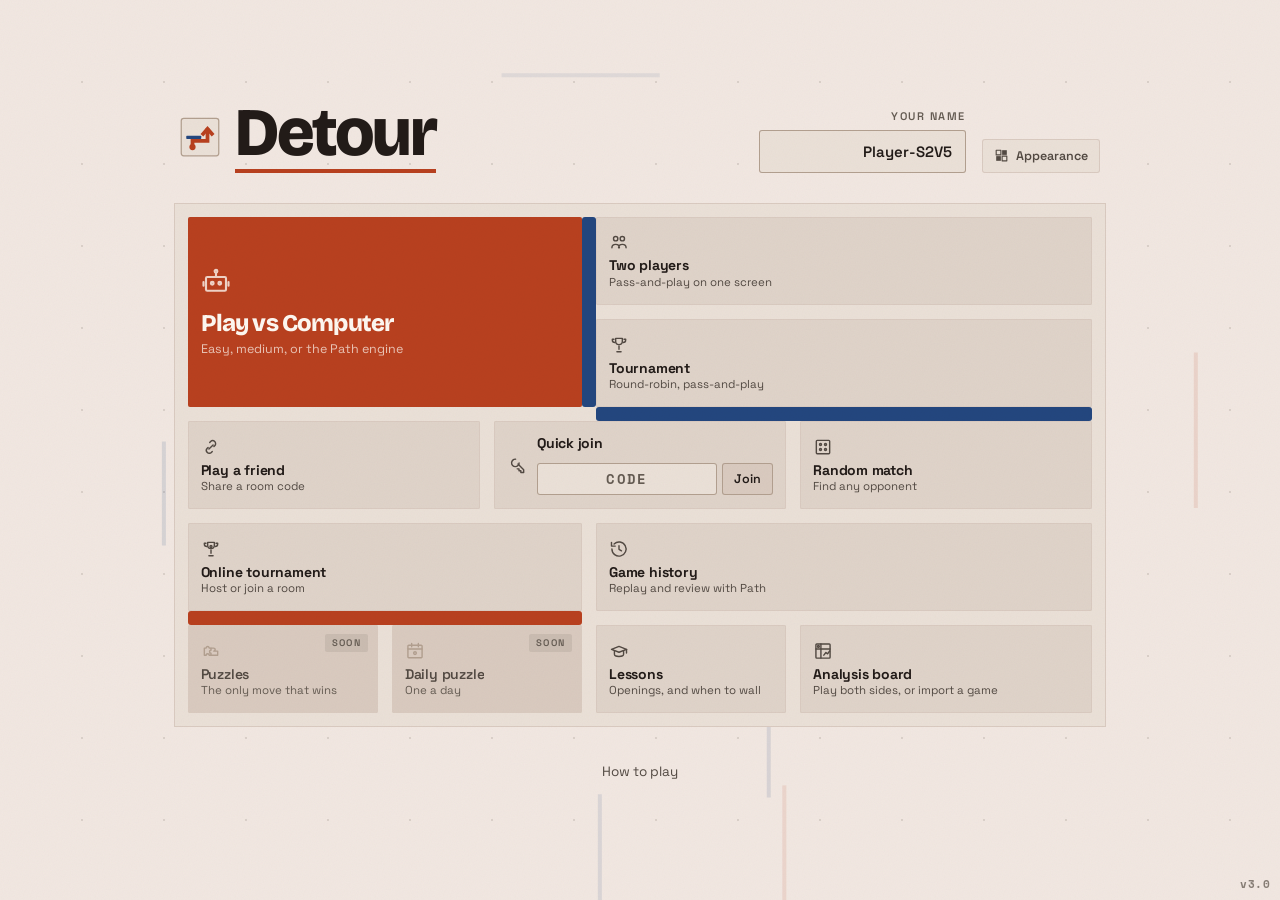
==== commit 602ef73a: "Online play, lessons, review, and the Path engine Everything the game gained since "Added modifiers"" ====
--- a/index.html
+++ b/index.html
@@ -5,10 +5,25 @@
   <meta name="viewport" content="width=device-width, initial-scale=1, maximum-scale=1, user-scalable=no" />
   <title>Detour — tactical race</title>
   <meta name="description" content="Detour is a fast 1v1 tactical race: reach the far side first while walling your opponent into the long way around." />
-  <link rel="icon" type="image/svg+xml" href="favicon.svg" />
+  <link rel="icon" type="image/svg+xml" href="assets/favicon.svg" />
+  <meta name="theme-color" content="#f4efe5" media="(prefers-color-scheme: light)" />
+  <meta name="theme-color" content="#0b0e14" media="(prefers-color-scheme: dark)" />
+  <script>
+    // Inline and first, so the page is never painted in the wrong theme and then corrected.
+    try {
+      var L = JSON.parse(localStorage.getItem('detour_look') || '{}');
+      var d = document.documentElement.dataset;
+      if (L.theme === 'light' || L.theme === 'dark') d.theme = L.theme;
+      ['palette', 'shape', 'pawn', 'board'].forEach(function (k) { if (L[k]) d[k] = L[k]; });
+    } catch (e) {}
+  </script>
+  <meta property="og:title" content="Detour" />
+  <meta property="og:description" content="A fast 1v1 tactical race: reach the far side first while walling your opponent into the long way around." />
+  <meta property="og:type" content="website" />
+  <meta name="twitter:card" content="summary" />
   <link rel="preconnect" href="https://fonts.googleapis.com" />
   <link rel="preconnect" href="https://fonts.gstatic.com" crossorigin />
-  <link href="https://fonts.googleapis.com/css2?family=Space+Grotesk:wght@400;500;600;700&display=swap" rel="stylesheet" />
+  <link href="https://fonts.googleapis.com/css2?family=Bricolage+Grotesque:opsz,wght@12..96,700;12..96,800&family=Space+Grotesk:wght@400;500;600;700&family=Space+Mono:wght@400;700&display=swap" rel="stylesheet" />
   <link rel="stylesheet" href="styles.css" />
 </head>
 <body>
@@ -16,63 +31,225 @@
   <main id="app">
     <!-- Menu -->
     <section id="menu" class="screen is-active">
-      <div class="brand">
-        <img class="brand-mark" src="favicon.svg" alt="" width="44" height="44" />
-        <h1 class="brand-title">Detour</h1>
-      </div>
-
-      <div class="name-field">
-        <label for="player-name">Your name</label>
-        <input id="player-name" class="text-input" maxlength="16" autocomplete="off" spellcheck="false" />
-      </div>
-
-      <div class="menu-groups">
-        <div class="menu-group">
-          <h2 class="group-label">Local</h2>
-          <button class="game-card" data-mode="bot">
-            <span class="card-icon" aria-hidden="true">
-              <svg viewBox="0 0 24 24" fill="none" stroke="currentColor" stroke-width="1.7" stroke-linecap="round" stroke-linejoin="round"><rect x="4" y="8" width="16" height="11" rx="2.5"/><path d="M12 8V4"/><circle cx="12" cy="3" r="1.1"/><circle cx="9" cy="13" r="1.1"/><circle cx="15" cy="13" r="1.1"/><path d="M2 12v3M22 12v3"/></svg>
-            </span>
-            <span class="card-text"><span class="card-name">vs Bot</span><span class="card-sub">Three difficulties</span></span>
+      <header class="menu-bar">
+        <div class="brand">
+          <!-- inline, not an <img>, so it follows the theme switch and not just the
+               system preference the standalone favicon.svg has to rely on -->
+          <svg class="brand-mark" viewBox="0 0 64 64" width="40" height="40" aria-hidden="true">
+            <rect x="2" y="2" width="60" height="60" rx="4" fill="var(--surface)" stroke="var(--line)" stroke-width="2"/>
+            <path d="M20 48 V38 H44 V21" fill="none" stroke="var(--me)" stroke-width="6" stroke-linecap="square"/>
+            <path d="M37 27 L44 19 L51 27" fill="none" stroke="var(--me)" stroke-width="6" stroke-linecap="square"/>
+            <circle cx="20" cy="48" r="5" fill="var(--me)"/>
+            <rect x="10" y="30" width="24" height="5" rx="1" fill="var(--opp)"/>
+          </svg>
+          <h1 class="brand-title">Detour</h1>
+        </div>
+        <div class="menu-tools">
+          <div class="name-field">
+            <label for="player-name">Your name</label>
+            <input id="player-name" class="text-input" maxlength="16" autocomplete="off" spellcheck="false" />
+          </div>
+          <button class="look-btn" id="look-btn" title="Appearance" aria-label="Appearance">
+            <svg viewBox="0 0 24 24" aria-hidden="true" fill="none" stroke="currentColor" stroke-width="1.8" stroke-linecap="round" stroke-linejoin="round"><rect x="3.5" y="3.5" width="7.5" height="7.5"/><rect x="13" y="3.5" width="7.5" height="7.5" fill="currentColor" stroke="none"/><rect x="3.5" y="13" width="7.5" height="7.5" fill="currentColor" stroke="none"/><rect x="13" y="13" width="7.5" height="7.5"/></svg>
+            <span>Appearance</span>
           </button>
-          <button class="game-card" data-mode="local">
-            <span class="card-icon" aria-hidden="true">
-              <svg viewBox="0 0 24 24" fill="none" stroke="currentColor" stroke-width="1.7" stroke-linecap="round" stroke-linejoin="round"><circle cx="8" cy="8" r="2.6"/><circle cx="16" cy="8" r="2.6"/><path d="M3.5 19c0-2.5 2-4.2 4.5-4.2S12.5 16.5 12.5 19M11.5 19c0-2.5 2-4.2 4.5-4.2s4.5 1.7 4.5 4.2"/></svg>
-            </span>
-            <span class="card-text"><span class="card-name">Freeplay</span><span class="card-sub">Pass-and-play 1v1</span></span>
+        </div>
+      </header>
+
+      <!-- The menu is the board: every mode stands on it, and the gaps between them
+           hold walls, exactly as they do in a game. JS paints the empty cells and the
+           walls behind these tiles from each one's data-at="row,col,rowSpan,colSpan". -->
+      <div class="board-menu" id="board-menu">
+        <button class="bm-tile bm-hero" data-mode="bot" data-at="1,1,2,4">
+          <span class="bm-ic"><svg viewBox="0 0 24 24" fill="none" stroke="currentColor" stroke-width="1.7" stroke-linecap="round" stroke-linejoin="round"><rect x="4" y="8" width="16" height="11" rx="1"/><path d="M12 8V4.6"/><circle cx="12" cy="3.4" r="1.1"/><circle cx="9" cy="13" r="1.1"/><circle cx="15" cy="13" r="1.1"/><path d="M2 12v3M22 12v3"/></svg></span>
+          <span class="bm-name">Play vs Computer</span>
+          <span class="bm-sub">Easy, medium, or the Path engine</span>
+          
+        </button>
+        <button class="bm-tile" data-mode="local" data-at="1,5,1,5">
+          <span class="bm-ic"><svg viewBox="0 0 24 24" fill="none" stroke="currentColor" stroke-width="1.7" stroke-linecap="round" stroke-linejoin="round"><circle cx="8" cy="8" r="2.6"/><circle cx="16" cy="8" r="2.6"/><path d="M3.5 19c0-2.5 2-4.2 4.5-4.2S12.5 16.5 12.5 19M11.5 19c0-2.5 2-4.2 4.5-4.2s4.5 1.7 4.5 4.2"/></svg></span>
+          <span class="bm-name">Two players</span>
+          <span class="bm-sub">Pass-and-play on one screen</span>
+          
+        </button>
+        <button class="bm-tile" data-mode="tournament" data-at="2,5,1,5">
+          <span class="bm-ic"><svg viewBox="0 0 24 24" fill="none" stroke="currentColor" stroke-width="1.7" stroke-linecap="round" stroke-linejoin="round"><path d="M8 4h8v3.5a4 4 0 0 1-8 0V4z"/><path d="M6 5H4v1a3 3 0 0 0 3 3M18 5h2v1a3 3 0 0 1-3 3"/><path d="M9.5 20h5M12 13v4"/></svg></span>
+          <span class="bm-name">Tournament</span>
+          <span class="bm-sub">Round-robin, pass-and-play</span>
+          
+        </button>
+        <button class="bm-tile" data-mode="friend" data-at="3,1,1,3">
+          <span class="bm-ic"><svg viewBox="0 0 24 24" fill="none" stroke="currentColor" stroke-width="1.7" stroke-linecap="round" stroke-linejoin="round"><path d="M9.5 14.5l5-5M10.5 6.5l1-1a3.5 3.5 0 0 1 5 5l-1 1M13.5 17.5l-1 1a3.5 3.5 0 0 1-5-5l1-1"/></svg></span>
+          <span class="bm-name">Play a friend</span>
+          <span class="bm-sub">Share a room code</span>
+          
+        </button>
+        <form class="bm-tile bm-join" id="quick-join" data-at="3,4,1,3" autocomplete="off">
+          <span class="bm-ic"><svg viewBox="0 0 24 24" fill="none" stroke="currentColor" stroke-width="1.7" stroke-linecap="round" stroke-linejoin="round"><path d="M14.5 9.5a4.5 4.5 0 1 1-4.2-4.5"/><path d="M13.2 10.8 20 17.6V21h-3.4v-2.2h-2.2v-2.2h-2.2"/></svg></span>
+          <span class="bm-name">Quick join</span>
+          <span class="bm-joinrow">
+            <input id="quick-code" class="code-input qj-code" placeholder="CODE" maxlength="4" autocomplete="off" autocapitalize="characters" spellcheck="false" aria-label="Room code" />
+            <button class="btn qj-go" type="submit">Join</button>
+          </span>
+        </form>
+        <button class="bm-tile" data-mode="random" data-at="3,7,1,3">
+          <span class="bm-ic"><svg viewBox="0 0 24 24" fill="none" stroke="currentColor" stroke-width="1.7" stroke-linecap="round" stroke-linejoin="round"><rect x="4" y="4" width="16" height="16" rx="1"/><circle cx="9" cy="9" r="1.2"/><circle cx="15" cy="9" r="1.2"/><circle cx="9" cy="15" r="1.2"/><circle cx="15" cy="15" r="1.2"/></svg></span>
+          <span class="bm-name">Random match</span>
+          <span class="bm-sub">Find any opponent</span>
+          
+        </button>
+        <button class="bm-tile" data-mode="otour" data-at="4,1,1,4">
+          <span class="bm-ic"><svg viewBox="0 0 24 24" fill="none" stroke="currentColor" stroke-width="1.7" stroke-linecap="round" stroke-linejoin="round"><path d="M8 4h8v3.5a4 4 0 0 1-8 0V4z"/><path d="M6 5H4v1a3 3 0 0 0 3 3M18 5h2v1a3 3 0 0 1-3 3"/><path d="M9.5 20h5M12 13v4"/><circle cx="12" cy="9" r="1.2"/></svg></span>
+          <span class="bm-name">Online tournament</span>
+          <span class="bm-sub">Host or join a room</span>
+          
+        </button>
+        <button class="bm-tile" data-mode="history" data-at="4,5,1,5">
+          <span class="bm-ic"><svg viewBox="0 0 24 24" fill="none" stroke="currentColor" stroke-width="1.7" stroke-linecap="round" stroke-linejoin="round"><path d="M3.5 12a8.5 8.5 0 1 0 2.6-6.1"/><path d="M3 4v4.5h4.5"/><path d="M12 8v4.4l3 1.8"/></svg></span>
+          <span class="bm-name">Game history</span>
+          <span class="bm-sub">Replay and review with Path</span>
+          <span class="bm-meta" id="history-count"></span>
+        </button>
+        <button class="bm-tile bm-soon" data-mode="puzzles" data-at="5,1,1,2" disabled>
+          <span class="bm-ic"><svg viewBox="0 0 24 24" fill="none" stroke="currentColor" stroke-width="1.7" stroke-linecap="round" stroke-linejoin="round"><path d="M4 8.5h2.2a1.8 1.8 0 1 1 3.6 0H12V11a1.8 1.8 0 1 0 0 3.6V17H9.8a1.8 1.8 0 1 0-3.6 0H4V8.5z"/><path d="M12 8.5h3.2a1.8 1.8 0 1 1 0 3.6H20V17h-8"/></svg></span>
+          <span class="bm-name">Puzzles</span>
+          <span class="bm-sub">The only move that wins</span>
+          <span class="soon">Soon</span>
+        </button>
+        <button class="bm-tile bm-soon" data-mode="daily" data-at="5,3,1,2" disabled>
+          <span class="bm-ic"><svg viewBox="0 0 24 24" fill="none" stroke="currentColor" stroke-width="1.7" stroke-linecap="round" stroke-linejoin="round"><rect x="3.5" y="5" width="17" height="15" rx="1"/><path d="M3.5 9.5h17M8 3v4M16 3v4"/><circle cx="12" cy="14.5" r="1.6"/></svg></span>
+          <span class="bm-name">Daily puzzle</span>
+          <span class="bm-sub">One a day</span>
+          <span class="soon">Soon</span>
+        </button>
+        <button class="bm-tile" data-mode="lessons" data-at="5,5,1,2">
+          <span class="bm-ic"><svg viewBox="0 0 24 24" fill="none" stroke="currentColor" stroke-width="1.7" stroke-linecap="round" stroke-linejoin="round"><path d="M12 6.5 3 10l9 3.5L21 10l-9-3.5z"/><path d="M6.5 11.6V16c0 1.4 2.5 2.6 5.5 2.6s5.5-1.2 5.5-2.6v-4.4"/><path d="M21 10v4.5"/></svg></span>
+          <span class="bm-name">Lessons</span>
+          <span class="bm-sub">Openings, and when to wall</span>
+        </button>
+        <button class="bm-tile" data-mode="board" data-at="5,7,1,3">
+          <span class="bm-ic"><svg viewBox="0 0 24 24" fill="none" stroke="currentColor" stroke-width="1.7" stroke-linecap="round" stroke-linejoin="round"><rect x="3.5" y="3.5" width="17" height="17" rx="1"/><path d="M3.5 9.5h17M9.5 3.5v17"/><circle cx="6.5" cy="6.5" r="1.1"/><path d="M13 17l2.5-3.2 2 1.6 2.5-3.4"/></svg></span>
+          <span class="bm-name">Analysis board</span>
+          <span class="bm-sub">Play both sides, or import a game</span>
+        </button>
+      </div>
+
+      <footer class="menu-foot">
+        <button class="link-btn" id="how-btn">How to play</button>
+      </footer>
+    </section>
+
+    <!-- Appearance -->
+    <section id="appearance" class="screen sheet">
+      <button class="back-btn" id="look-back" aria-label="Back to menu">
+        <svg class="back-arrow" viewBox="0 0 24 24" aria-hidden="true" fill="none" stroke="currentColor" stroke-width="2" stroke-linecap="round" stroke-linejoin="round"><path d="M15 5l-7 7 7 7"/></svg>
+        <span>Back</span>
+      </button>
+      <div class="look-wrap">
+        <div class="look-preview">
+          <h2 class="panel-title">Appearance</h2>
+          <div class="board-frame look-board-frame">
+            <div class="board" id="look-board"></div>
+          </div>
+        </div>
+        <div class="look-sets">
+        <section class="look-row">
+          <h3 class="look-head">Theme</h3>
+          <div class="look-opts">
+            <button class="look-opt" data-look="theme" data-value="light"><span class="look-sw look-mode"><svg viewBox="0 0 24 24" aria-hidden="true"><rect x="4" y="4" width="16" height="16" fill="none" stroke="currentColor" stroke-width="2.4"/></svg></span><span class="look-label">Light</span></button>
+            <button class="look-opt" data-look="theme" data-value="auto"><span class="look-sw look-mode"><svg viewBox="0 0 24 24" aria-hidden="true"><path d="M12 4h8v16h-8z" fill="currentColor"/><rect x="4" y="4" width="16" height="16" fill="none" stroke="currentColor" stroke-width="2.4"/></svg></span><span class="look-label">System</span></button>
+            <button class="look-opt" data-look="theme" data-value="dark"><span class="look-sw look-mode"><svg viewBox="0 0 24 24" aria-hidden="true"><rect x="4" y="4" width="16" height="16" fill="currentColor"/></svg></span><span class="look-label">Dark</span></button>
+          </div>
+        </section>
+        <section class="look-row">
+          <h3 class="look-head">Palette</h3>
+          <div class="look-opts">
+            <button class="look-opt" data-look="palette" data-value="press"><span class="look-sw" data-pal="press"><i class="sw-bg"></i><i class="sw-me"></i><i class="sw-opp"></i></span><span class="look-label">Press</span></button>
+            <button class="look-opt" data-look="palette" data-value="dusk"><span class="look-sw" data-pal="dusk"><i class="sw-bg"></i><i class="sw-me"></i><i class="sw-opp"></i></span><span class="look-label">Dusk</span></button>
+            <button class="look-opt" data-look="palette" data-value="signal"><span class="look-sw" data-pal="signal"><i class="sw-bg"></i><i class="sw-me"></i><i class="sw-opp"></i></span><span class="look-label">Signal</span></button>
+            <button class="look-opt" data-look="palette" data-value="moss"><span class="look-sw" data-pal="moss"><i class="sw-bg"></i><i class="sw-me"></i><i class="sw-opp"></i></span><span class="look-label">Moss</span></button>
+          </div>
+        </section>
+        <section class="look-row">
+          <h3 class="look-head">Corners</h3>
+          <div class="look-opts">
+            <button class="look-opt" data-look="shape" data-value="square"><span class="look-sw look-shape"><i style="border-radius:1px"></i></span><span class="look-label">Square</span></button>
+            <button class="look-opt" data-look="shape" data-value="round"><span class="look-sw look-shape"><i style="border-radius:9px"></i></span><span class="look-label">Rounded</span></button>
+          </div>
+        </section>
+        <section class="look-row">
+          <h3 class="look-head">Pawns</h3>
+          <div class="look-opts">
+            <button class="look-opt" data-look="pawn" data-value="token"><span class="look-sw look-pawn"><i class="pw pw-token"></i></span><span class="look-label">Token</span></button>
+            <button class="look-opt" data-look="pawn" data-value="solid"><span class="look-sw look-pawn"><i class="pw pw-solid"></i></span><span class="look-label">Solid</span></button>
+            <button class="look-opt" data-look="pawn" data-value="ring"><span class="look-sw look-pawn"><i class="pw pw-ring"></i></span><span class="look-label">Ring</span></button>
+            <button class="look-opt" data-look="pawn" data-value="block"><span class="look-sw look-pawn"><i class="pw pw-block"></i></span><span class="look-label">Block</span></button>
+          </div>
+        </section>
+        <section class="look-row">
+          <h3 class="look-head">Board</h3>
+          <div class="look-opts">
+            <button class="look-opt" data-look="board" data-value="cells"><span class="look-sw look-board bd-cells"><i></i><i></i><i></i><i></i></span><span class="look-label">Cells</span></button>
+            <button class="look-opt" data-look="board" data-value="checker"><span class="look-sw look-board bd-checker"><i></i><i></i><i></i><i></i></span><span class="look-label">Checker</span></button>
+            <button class="look-opt" data-look="board" data-value="flat"><span class="look-sw look-board bd-flat"><i></i><i></i><i></i><i></i></span><span class="look-label">Flat</span></button>
+            <button class="look-opt" data-look="board" data-value="bare"><span class="look-sw look-board bd-bare"><i></i><i></i><i></i><i></i></span><span class="look-label">Bare</span></button>
+          </div>
+        </section>
+        <section class="look-row">
+          <h3 class="look-head">Sound</h3>
+          <div class="look-opts">
+            <button class="look-opt" data-look="sound" data-value="on"><span class="look-sw look-snd"><svg viewBox="0 0 24 24" aria-hidden="true" fill="none" stroke="currentColor" stroke-width="2.2" stroke-linecap="round" stroke-linejoin="round"><path d="M5 9v6h4l5 4V5L9 9H5z" fill="currentColor" stroke="none"/><path d="M17 9a4 4 0 0 1 0 6"/></svg></span><span class="look-label">On</span></button>
+            <button class="look-opt" data-look="sound" data-value="off"><span class="look-sw look-snd"><svg viewBox="0 0 24 24" aria-hidden="true" fill="none" stroke="currentColor" stroke-width="2.2" stroke-linecap="round" stroke-linejoin="round"><path d="M5 9v6h4l5 4V5L9 9H5z" fill="currentColor" stroke="none"/><path d="M17 10l4 4M21 10l-4 4"/></svg></span><span class="look-label">Off</span></button>
+          </div>
+        </section>
+          <button class="link-btn" id="look-reset">Reset to defaults</button>
+        </div>
+      </div>
+    </section>
+
+    <!-- Play vs Computer -->
+    <section id="bot-setup" class="screen sheet">
+      <button class="back-btn" id="bot-back" aria-label="Back to menu">
+        <svg class="back-arrow" viewBox="0 0 24 24" aria-hidden="true" fill="none" stroke="currentColor" stroke-width="2" stroke-linecap="round" stroke-linejoin="round"><path d="M15 5l-7 7 7 7"/></svg>
+        <span>Back</span>
+      </button>
+      <div class="online-panel setup-panel">
+        <h2 class="panel-title">Play vs Computer</h2>
+        <p class="panel-lead">Pick an opponent and set the game up. Path, the built-in engine, is yours to use in every bot game.</p>
+        <div class="bot-grid" id="bot-grid">
+          <button class="bot-card" data-diff="easy">
+            <span class="bot-face"><svg viewBox="0 0 24 24" fill="none" stroke="currentColor" stroke-width="1.6" stroke-linecap="round" stroke-linejoin="round"><circle cx="12" cy="12" r="8.5"/><path d="M8.4 14.4c.9 1.2 2.1 1.9 3.6 1.9s2.7-.7 3.6-1.9"/><circle cx="9.2" cy="9.8" r=".95" fill="currentColor" stroke="none"/><circle cx="14.8" cy="9.8" r=".95" fill="currentColor" stroke="none"/></svg></span>
+            <span class="bot-name">Easy</span>
+            <span class="bot-sub">Wanders at random</span>
+            <span class="bot-rec" data-record="easy"></span>
           </button>
-          <button class="game-card" data-mode="tournament">
-            <span class="card-icon" aria-hidden="true">
-              <svg viewBox="0 0 24 24" fill="none" stroke="currentColor" stroke-width="1.7" stroke-linecap="round" stroke-linejoin="round"><path d="M8 4h8v3.5a4 4 0 0 1-8 0V4z"/><path d="M6 5H4v1a3 3 0 0 0 3 3M18 5h2v1a3 3 0 0 1-3 3"/><path d="M9.5 20h5M12 13v4"/></svg>
-            </span>
-            <span class="card-text"><span class="card-name">Tournament</span><span class="card-sub">Round-robin, pass-and-play</span></span>
+          <button class="bot-card" data-diff="medium">
+            <span class="bot-face"><svg viewBox="0 0 24 24" fill="none" stroke="currentColor" stroke-width="1.6" stroke-linecap="round" stroke-linejoin="round"><rect x="4" y="8" width="16" height="11" rx="2.5"/><path d="M12 8V4.6"/><circle cx="12" cy="3.4" r="1.1"/><circle cx="9" cy="13" r="1.1"/><circle cx="15" cy="13" r="1.1"/><path d="M2 12v3M22 12v3"/></svg></span>
+            <span class="bot-name">Medium</span>
+            <span class="bot-sub">Races, walls when it slips behind</span>
+            <span class="bot-rec" data-record="medium"></span>
           </button>
-        </div>
-
-        <div class="menu-group">
-          <h2 class="group-label">Online</h2>
-          <button class="game-card" data-mode="friend">
-            <span class="card-icon" aria-hidden="true">
-              <svg viewBox="0 0 24 24" fill="none" stroke="currentColor" stroke-width="1.7" stroke-linecap="round" stroke-linejoin="round"><path d="M9.5 14.5l5-5M10.5 6.5l1-1a3.5 3.5 0 0 1 5 5l-1 1M13.5 17.5l-1 1a3.5 3.5 0 0 1-5-5l1-1"/></svg>
-            </span>
-            <span class="card-text"><span class="card-name">Play with a Friend</span><span class="card-sub">Share a room code</span></span>
+          <button class="bot-card" data-diff="hard">
+            <span class="bot-face"><svg viewBox="0 0 24 24" fill="none" stroke="currentColor" stroke-width="1.6" stroke-linecap="round" stroke-linejoin="round"><rect x="5.5" y="5.5" width="13" height="13" rx="3"/><path d="M8.8 14.6l2.3-3 2 1.6 2.1-3.2"/><path d="M9.5 2.6v2.9M14.5 2.6v2.9M9.5 18.5v2.9M14.5 18.5v2.9M2.6 9.5h2.9M2.6 14.5h2.9M18.5 9.5h2.9M18.5 14.5h2.9"/></svg></span>
+            <span class="bot-name">Hard</span>
+            <span class="bot-sub">The Path engine &mdash; searches ahead, plays to win</span>
+            <span class="bot-rec" data-record="hard"></span>
           </button>
-          <button class="game-card" data-mode="otour">
-            <span class="card-icon" aria-hidden="true">
-              <svg viewBox="0 0 24 24" fill="none" stroke="currentColor" stroke-width="1.7" stroke-linecap="round" stroke-linejoin="round"><path d="M8 4h8v3.5a4 4 0 0 1-8 0V4z"/><path d="M6 5H4v1a3 3 0 0 0 3 3M18 5h2v1a3 3 0 0 1-3 3"/><path d="M9.5 20h5M12 13v4"/><circle cx="12" cy="9" r="1.2"/></svg>
-            </span>
-            <span class="card-text"><span class="card-name">Tournament</span><span class="card-sub">Host or join a room</span></span>
-          </button>
-          <button class="game-card" data-mode="random">
-            <span class="card-icon" aria-hidden="true">
-              <svg viewBox="0 0 24 24" fill="none" stroke="currentColor" stroke-width="1.7" stroke-linecap="round" stroke-linejoin="round"><rect x="4" y="4" width="16" height="16" rx="3.5"/><circle cx="9" cy="9" r="1.2"/><circle cx="15" cy="9" r="1.2"/><circle cx="9" cy="15" r="1.2"/><circle cx="15" cy="15" r="1.2"/></svg>
-            </span>
-            <span class="card-text"><span class="card-name">Random Match</span><span class="card-sub">Find any opponent</span></span>
-          </button>
-        </div>
-      </div>
-
-      <button class="link-btn" id="how-btn">How to play</button>
+        </div>
+        <div class="setup-block" id="bot-elo-block" hidden>
+          <div class="setup-label">Path strength</div>
+          <div class="elo-row">
+            <input type="range" id="bot-elo" min="100" max="3200" step="100" value="3200" aria-label="Path strength in Elo">
+            <output class="elo-val" id="bot-elo-val" for="bot-elo">3200</output>
+          </div>
+          <p class="elo-note" id="bot-elo-note"></p>
+        </div>
+        <div class="setup-block">
+          <div class="setup-label">Game settings</div>
+          <div class="settings-host" id="bot-settings"></div>
+        </div>
+        <button class="btn primary big" id="bot-start">Play</button>
+      </div>
     </section>
 
     <!-- Online (friend room code) -->
@@ -81,25 +258,25 @@
         <svg class="back-arrow" viewBox="0 0 24 24" aria-hidden="true" fill="none" stroke="currentColor" stroke-width="2" stroke-linecap="round" stroke-linejoin="round"><path d="M15 5l-7 7 7 7"/></svg>
         <span>Back</span>
       </button>
-      <div class="online-panel">
+      <div class="online-panel setup-panel">
         <h2 class="panel-title">Play with a Friend</h2>
         <div id="online-choice">
-          <div class="setup-block">
-            <div class="setup-label">Game settings · used when you host</div>
+          <section class="make-block">
+            <h3 class="make-title">Set up a game</h3>
             <div class="settings-host" id="friend-settings"></div>
-          </div>
-          <button class="btn primary big" id="create-room">Create a room</button>
+            <div class="make-summary" id="friend-summary"></div>
+            <button class="btn primary big" id="create-room">Create a room</button>
+          </section>
           <div class="online-or">or</div>
-          <div class="join-row">
-            <input id="join-code" class="code-input" placeholder="CODE" maxlength="4"
-                   autocomplete="off" autocapitalize="characters" spellcheck="false" />
-            <button class="btn" id="join-room">Join</button>
-          </div>
-        </div>
-        <div id="room-display" hidden>
-          <div class="room-label">Share this code</div>
-          <div class="room-code" id="room-code">----</div>
-          <button class="btn ghost" id="copy-code">Copy code</button>
+          <section class="make-block">
+            <h3 class="make-title">Join a room</h3>
+            <div class="join-row">
+              <input id="join-code" class="code-input" placeholder="CODE" maxlength="4"
+                     autocomplete="off" autocapitalize="characters" spellcheck="false" />
+              <button class="btn" id="join-room">Join</button>
+            </div>
+            <p class="join-note">You will see the game on offer before anything starts — take the seat, watch instead, or pass.</p>
+          </section>
         </div>
         <div class="online-status" id="online-status"></div>
       </div>
@@ -187,6 +364,12 @@
           <span>Back</span>
         </button>
         <div class="status" id="status">Your turn</div>
+        <div class="room-chip" id="room-chip" hidden>
+          <span class="room-chip-label">Code</span>
+          <span class="room-chip-code" id="room-chip-code">----</span>
+          <button class="room-chip-copy" id="room-chip-copy" type="button" aria-label="Copy the game code"><span class="rc-word">Copy</span><span class="rc-glyph" aria-hidden="true">⧉</span></button>
+          <span class="room-chip-specs" id="room-chip-specs" hidden></span>
+        </div>
       </header>
 
       <div class="play">
@@ -202,12 +385,22 @@
           <span class="rail-clock" id="far-clock" hidden>10:00</span>
         </div>
 
+        <!-- In the wide layout the two wall boxes sit at the top and bottom of a 190px column
+             with nothing between them. A lesson is the one mode with something worth putting
+             there, so the track takes that gap and only that gap. -->
+        <div class="lesson-track" id="lesson-line" hidden></div>
+
         <div class="board-wrap">
+          <div class="evalbar" id="evalbar" hidden aria-hidden="true">
+            <div class="evalbar-track"><div class="evalbar-fill" id="evalbar-fill"></div></div>
+            <span class="evalbar-num" id="evalbar-num">0.0</span>
+          </div>
           <div class="board-frame">
             <div class="ranks" id="ranks" aria-hidden="true"></div>
             <div class="board" id="board"></div>
             <div class="files" id="files" aria-hidden="true"></div>
           </div>
+          <div class="emote-layer" id="emote-layer" aria-hidden="true"></div>
         </div>
 
         <div class="rail rail-bottom" id="tray">
@@ -222,20 +415,144 @@
           <span class="rail-clock" id="near-clock" hidden>10:00</span>
         </div>
 
+        <div class="rv-nav" id="rv-nav" hidden>
+          <button class="icon-btn" id="rv-first" title="First move" aria-label="First move"><svg viewBox="0 0 24 24" fill="none" stroke="currentColor" stroke-width="1.9" stroke-linecap="round" stroke-linejoin="round"><path d="M18 6L9 12l9 6V6z"/><path d="M6 5v14"/></svg></button>
+          <button class="icon-btn" id="rv-prev" title="Previous move" aria-label="Previous move"><svg viewBox="0 0 24 24" fill="none" stroke="currentColor" stroke-width="1.9" stroke-linecap="round" stroke-linejoin="round"><path d="M15 5l-7 7 7 7"/></svg></button>
+          <span class="rv-count" id="rv-count">0 / 0</span>
+          <button class="icon-btn" id="rv-next" title="Next move" aria-label="Next move"><svg viewBox="0 0 24 24" fill="none" stroke="currentColor" stroke-width="1.9" stroke-linecap="round" stroke-linejoin="round"><path d="M9 5l7 7-7 7"/></svg></button>
+          <button class="icon-btn" id="rv-last" title="Last move" aria-label="Last move"><svg viewBox="0 0 24 24" fill="none" stroke="currentColor" stroke-width="1.9" stroke-linecap="round" stroke-linejoin="round"><path d="M6 6l9 6-9 6V6z"/><path d="M18 5v14"/></svg></button>
+        </div>
+
+        <!-- Move navigation in a live game. Deliberately the same control as the review's,
+             down to the class names: there is no reason for looking back mid-game and
+             looking back afterwards to be two different things to learn. -->
+        <div class="rv-nav tb-bar" id="tb-bar" hidden>
+          <button class="icon-btn" id="tb-first" title="First move" aria-label="First move"><svg viewBox="0 0 24 24" fill="none" stroke="currentColor" stroke-width="1.9" stroke-linecap="round" stroke-linejoin="round"><path d="M18 6L9 12l9 6V6z"/><path d="M6 5v14"/></svg></button>
+          <button class="icon-btn" id="tb-prev" title="Previous move" aria-label="Previous move"><svg viewBox="0 0 24 24" fill="none" stroke="currentColor" stroke-width="1.9" stroke-linecap="round" stroke-linejoin="round"><path d="M15 5l-7 7 7 7"/></svg></button>
+          <span class="rv-count" id="tb-count">0 / 0</span>
+          <button class="icon-btn" id="tb-next" title="Next move" aria-label="Next move"><svg viewBox="0 0 24 24" fill="none" stroke="currentColor" stroke-width="1.9" stroke-linecap="round" stroke-linejoin="round"><path d="M9 5l7 7-7 7"/></svg></button>
+          <button class="icon-btn" id="tb-last" title="Latest move" aria-label="Latest move"><svg viewBox="0 0 24 24" fill="none" stroke="currentColor" stroke-width="1.9" stroke-linecap="round" stroke-linejoin="round"><path d="M6 6l9 6-9 6V6z"/><path d="M18 5v14"/></svg></button>
+        </div>
+
         <div class="match-actions" id="match-actions">
-          <button class="icon-btn" id="restart-btn" title="Restart" aria-label="Restart">↺</button>
-          <button class="icon-btn" id="draw-btn" title="Offer a draw" aria-label="Offer a draw" hidden>½</button>
-          <button class="icon-btn forfeit-btn" id="forfeit-btn" title="Resign" aria-label="Resign" hidden>⚑</button>
+          <button class="icon-btn" id="restart-btn" title="Restart" aria-label="Restart"><svg viewBox="0 0 24 24" fill="none" stroke="currentColor" stroke-width="1.8" stroke-linecap="round" stroke-linejoin="round"><path d="M20 12a8 8 0 1 1-2.6-5.9"/><path d="M20 4v4.5h-4.5"/></svg></button>
+          <button class="icon-btn" id="board-import-btn" title="Import a game" aria-label="Import a game" hidden><svg viewBox="0 0 24 24" fill="none" stroke="currentColor" stroke-width="1.8" stroke-linecap="round" stroke-linejoin="round"><path d="M12 17V5"/><path d="M8 9l4-4 4 4"/><path d="M4 20h16"/></svg></button>
+          <button class="icon-btn" id="setup-btn" title="Set up a position" aria-label="Set up a position" hidden><svg viewBox="0 0 24 24" fill="none" stroke="currentColor" stroke-width="1.8" stroke-linecap="round" stroke-linejoin="round"><rect x="3" y="3" width="18" height="18" rx="2"/><circle cx="8.5" cy="8.5" r="2.1"/><path d="M13.5 14.5h5M13.5 17.5h5M15.5 7h5"/></svg></button>
+          <button class="icon-btn" id="board-export-btn" title="Export this position" aria-label="Export this position" hidden><svg viewBox="0 0 24 24" fill="none" stroke="currentColor" stroke-width="1.8" stroke-linecap="round" stroke-linejoin="round"><path d="M12 3v12"/><path d="M8 11l4 4 4-4"/><path d="M4 20h16"/></svg></button>
+          <button class="icon-btn" id="analysis-btn" title="Path engine analysis" aria-label="Toggle Path engine analysis"><svg viewBox="0 0 24 24" fill="none" stroke="currentColor" stroke-width="1.7" stroke-linecap="round" stroke-linejoin="round"><path d="M4 19V5M4 19h16"/><path d="M7.5 15.5l3.5-4.5 3 2.5 4.5-6"/></svg></button>
+          <button class="icon-btn" id="draw-btn" title="Offer a draw" aria-label="Offer a draw" hidden><svg viewBox="0 0 24 24" fill="none" stroke="currentColor" stroke-width="1.8" stroke-linecap="round" stroke-linejoin="round"><path d="M5 9h14M5 15h14"/></svg></button>
+          <button class="icon-btn forfeit-btn" id="forfeit-btn" title="Resign" aria-label="Resign" hidden><svg viewBox="0 0 24 24" fill="none" stroke="currentColor" stroke-width="1.8" stroke-linecap="round" stroke-linejoin="round"><path d="M6 21V4"/><path d="M6 5h10l-1.6 3.2L16 11.5H6"/></svg></button>
         </div>
 
         <aside class="side-right">
+          <div class="analysis" id="analysis" hidden>
+            <div class="analysis-head">
+              <span class="eng-brand">Path</span>
+              <span class="eng-depth" id="eng-depth">thinking…</span>
+            </div>
+            <div class="eng-body">
+              <div class="eng-row">
+                <span class="eng-label">Evaluation</span>
+                <span class="eng-score" id="eng-score">0.0</span>
+              </div>
+              <div class="eng-row">
+                <span class="eng-label">Best move</span>
+                <button class="eng-best" id="eng-best" type="button" title="Show this move on the board">—</button>
+              </div>
+              <!-- Why that move, in one sentence tied to a number the engine measured, and with
+                   the route it is about drawn on the board beside it. -->
+              <p class="eng-why" id="eng-why" hidden></p>
+              <p class="eng-alt" id="eng-alt" hidden></p>
+              <div class="eng-verdict" id="eng-verdict" hidden></div>
+              <div class="eng-acc" id="eng-acc" hidden></div>
+            </div>
+          </div>
+          <div class="review" id="review-panel" hidden>
+            <div class="analysis-head">
+              <span class="eng-brand">Path</span>
+              <span class="eng-depth" id="rv-progress">analysing…</span>
+            </div>
+            <div class="rv-body">
+              <canvas class="rv-graph" id="rv-graph" width="520" height="96" aria-label="Evaluation over the game"></canvas>
+              <div class="rv-verdict" id="rv-verdict" hidden></div>
+              <div class="rv-acc" id="rv-acc" hidden></div>
+              <div class="rv-tools">
+                <button class="rv-toggle" id="rv-show" type="button">
+                  <span class="ic"><svg viewBox="0 0 24 24" fill="none" stroke="currentColor" stroke-width="1.7" stroke-linecap="round" stroke-linejoin="round"><path d="M2.5 12S6 5.5 12 5.5 21.5 12 21.5 12 18 18.5 12 18.5 2.5 12 2.5 12z"/><circle cx="12" cy="12" r="2.8"/></svg></span><span>Path's move</span>
+                </button>
+                <button class="rv-toggle" id="rv-guess" type="button">
+                  <span class="ic"><svg viewBox="0 0 24 24" fill="none" stroke="currentColor" stroke-width="1.7" stroke-linecap="round" stroke-linejoin="round"><circle cx="12" cy="12" r="8"/><circle cx="12" cy="12" r="3.4"/><path d="M12 2v3M12 19v3M2 12h3M19 12h3"/></svg></span><span>Find best move</span>
+                </button>
+                <button class="rv-toggle" id="rv-export" type="button">
+                  <span class="ic"><svg viewBox="0 0 24 24" fill="none" stroke="currentColor" stroke-width="1.7" stroke-linecap="round" stroke-linejoin="round"><path d="M12 3v12"/><path d="M8 11l4 4 4-4"/><path d="M4 20h16"/></svg></span><span>Export</span>
+                </button>
+                <button class="rv-toggle" id="rv-import" type="button">
+                  <span class="ic"><svg viewBox="0 0 24 24" fill="none" stroke="currentColor" stroke-width="1.7" stroke-linecap="round" stroke-linejoin="round"><path d="M12 17V5"/><path d="M8 9l4-4 4 4"/><path d="M4 20h16"/></svg></span><span>Import</span>
+                </button>
+              </div>
+            </div>
+          </div>
+          <!-- Setting up a position on the analysis board. It sits where the analysis panel sits
+               because it replaces it: Path is paused while the board is being built, since an
+               evaluation of a half-finished position is noise. -->
+          <div class="setup" id="setup-panel" hidden>
+            <div class="analysis-head">
+              <span class="eng-brand">Set up</span>
+              <span class="eng-depth" id="setup-count"></span>
+            </div>
+            <div class="eng-body">
+              <p class="setup-say">Drag a pawn onto any square. Click a junction to lay a wall, click a wall to take it off.</p>
+              <div class="setup-row">
+                <span class="setup-label">To move</span>
+                <div class="setup-seg" id="setup-turn"></div>
+              </div>
+              <div class="setup-row">
+                <span class="setup-label">Walls in hand</span>
+                <div class="setup-hands" id="setup-hands"></div>
+              </div>
+              <div class="setup-actions">
+                <button class="btn ghost" id="setup-clear" type="button">Clear board</button>
+                <button class="btn" id="setup-done" type="button">Done</button>
+              </div>
+            </div>
+          </div>
+
+          <!-- The lesson's own panel. It takes the analysis panel's shape because it does the
+               same job from the player's side: say what is going on, and say it where the
+               player is already looking. -->
+          <div class="lesson" id="lesson-panel" hidden>
+            <div class="analysis-head">
+              <span class="eng-brand" id="lesson-kind">Lesson</span>
+              <span class="eng-depth" id="lesson-step"></span>
+            </div>
+            <div class="eng-body">
+              <div class="lesson-title" id="lesson-title"></div>
+              <p class="lesson-ask" id="lesson-ask"></p>
+              <p class="lesson-say" id="lesson-say" hidden></p>
+              <div class="lesson-actions">
+                <button class="btn" id="lesson-next" type="button" hidden>Next</button>
+                <button class="btn ghost" id="lesson-quit" type="button">Lessons</button>
+              </div>
+            </div>
+          </div>
           <div class="moves" id="moves">
             <div class="moves-head">Moves</div>
+            <!-- The named opening, when the game is in one. It appears on the move that makes
+                 the line and disappears the moment the game leaves it, so it is never a claim
+                 about a position it does not fit. -->
+            <div class="opening" id="opening" hidden>
+              <div class="opening-top">
+                <span class="opening-name" id="opening-name"></span>
+                <span class="opening-src" id="opening-src"></span>
+              </div>
+              <p class="opening-note" id="opening-note"></p>
+            </div>
             <div class="moves-list" id="moves-list"></div>
           </div>
           <div class="chat game-chat" id="game-chat" hidden>
             <div class="chat-head">Chat</div>
             <div class="chat-log" id="game-chat-log"></div>
+            <div class="emote-bar" id="emote-bar" hidden></div>
             <form class="chat-form" id="game-chat-form">
               <input class="chat-input" id="game-chat-input" maxlength="200" placeholder="Say something…" autocomplete="off" />
               <button class="btn" type="submit">Send</button>
@@ -243,10 +560,47 @@
           </div>
         </aside>
       </div>
-      <div class="tray-hint" id="tray-hint">drag a wall onto the board · press Space to rotate</div>
+      <div class="tray-hint" id="tray-hint">drag a wall onto the board, or click one to pick it up · Space to rotate</div>
     </section>
 
     <!-- Tournament setup (card) -->
+    <section id="lessons" class="screen sheet">
+      <button class="back-btn" id="lessons-back" aria-label="Back to menu">
+        <svg class="back-arrow" viewBox="0 0 24 24" aria-hidden="true" fill="none" stroke="currentColor" stroke-width="2" stroke-linecap="round" stroke-linejoin="round"><path d="M15 5l-7 7 7 7"/></svg>
+        <span>Back</span>
+      </button>
+      <div class="online-panel lessons-panel">
+        <h2 class="panel-title">Lessons</h2>
+
+        <h3 class="lesson-group">Openings</h3>
+        <div class="lesson-list" id="lesson-openings"></div>
+
+        <h3 class="lesson-group">Positions</h3>
+        <div class="lesson-list" id="lesson-drills"></div>
+
+        <div class="history-actions">
+          <button class="link-btn danger-link" id="lessons-reset" hidden>Forget my progress</button>
+        </div>
+      </div>
+    </section>
+
+    <section id="history" class="screen sheet">
+      <button class="back-btn" id="history-back" aria-label="Back to menu">
+        <svg class="back-arrow" viewBox="0 0 24 24" aria-hidden="true" fill="none" stroke="currentColor" stroke-width="2" stroke-linecap="round" stroke-linejoin="round"><path d="M15 5l-7 7 7 7"/></svg>
+        <span>Back</span>
+      </button>
+      <div class="online-panel history-panel">
+        <h2 class="panel-title">Game history</h2>
+        <p class="panel-lead">Your last 40 games, kept on this device. Open one to replay it move by move with Path.</p>
+        <div class="history-list" id="history-list"></div>
+        <div class="history-actions">
+          <button class="btn ghost" id="history-import">Import game</button>
+          <button class="link-btn danger-link" id="history-clear" hidden>Clear history</button>
+        </div>
+        <input type="file" id="import-file" accept="application/json,.json" hidden />
+      </div>
+    </section>
+
     <section id="tournament-setup" class="screen sheet">
       <button class="back-btn" id="tp-back" aria-label="Back to menu">
         <svg class="back-arrow" viewBox="0 0 24 24" aria-hidden="true" fill="none" stroke="currentColor" stroke-width="2" stroke-linecap="round" stroke-linejoin="round"><path d="M15 5l-7 7 7 7"/></svg>
@@ -302,7 +656,9 @@
         <div class="overlay-actions">
           <button class="btn primary" id="continue-btn" hidden>Continue</button>
           <button class="btn primary" id="rematch-btn">Rematch</button>
-          <button class="btn" id="menu-btn">Menu</button>
+          <button class="btn" id="review-btn">Game review</button>
+          <button class="btn" id="export-btn">Export game</button>
+          <button class="btn ghost" id="menu-btn">Menu</button>
         </div>
       </div>
     </div>
@@ -370,30 +726,24 @@
       </div>
     </div>
 
-    <!-- Difficulty picker -->
-    <div id="difficulty" class="overlay">
-      <div class="overlay-card">
-        <h2>Pick your bot</h2>
+    <!-- What am I joining? (shown to the guest before the board appears) -->
+    <div id="join-preview" class="overlay">
+      <div class="overlay-card jp-card">
+        <h2>Ready to play?</h2>
+        <div class="jp-vs">
+          <span class="jp-side"><span class="jp-dot me"></span><span class="jp-who" id="jp-you">You</span></span>
+          <span class="jp-x">vs</span>
+          <span class="jp-side"><span class="jp-dot opp"></span><span class="jp-who" id="jp-opp">Opponent</span></span>
+        </div>
+        <div class="jp-tag" id="jp-tag">Standard game</div>
         <div class="setup-block">
           <div class="setup-label">Game settings</div>
-          <div class="settings-host" id="bot-settings"></div>
-        </div>
-        <div class="diff-list">
-          <button class="diff-btn" data-diff="easy">
-            <span class="diff-main"><span class="diff-name">Easy</span><span class="diff-sub">Wanders at random</span></span>
-            <span class="diff-rec" data-record="easy"></span>
-          </button>
-          <button class="diff-btn" data-diff="medium">
-            <span class="diff-main"><span class="diff-name">Medium</span><span class="diff-sub">Races, walls when it slips behind</span></span>
-            <span class="diff-rec" data-record="medium"></span>
-          </button>
-          <button class="diff-btn" data-diff="hard">
-            <span class="diff-main"><span class="diff-name">Hard</span><span class="diff-sub">Expert engine — searches ahead, plays to win</span></span>
-            <span class="diff-rec" data-record="hard"></span>
-          </button>
+          <div class="settings-view" id="jp-settings"></div>
         </div>
         <div class="overlay-actions">
-          <button class="btn ghost" id="diff-close">Back</button>
+          <button class="btn primary" id="jp-accept">Play</button>
+          <button class="btn" id="jp-watch" hidden>Watch</button>
+          <button class="btn ghost" id="jp-decline">Not this time</button>
         </div>
       </div>
     </div>
@@ -404,10 +754,12 @@
         <h2>How to play</h2>
         <ul class="how-list">
           <li>Each turn: <strong>move</strong> your pawn one step, or <strong>place a wall</strong>.</li>
-          <li>First pawn to reach the opposite row wins.</li>
-          <li>Walls go between cells and block movement. You start with 10.</li>
+          <li>First pawn to reach the opposite row wins — or in <strong>Race</strong>, where you both start on the same side, the shared top row. In <strong>King of the hill</strong> it's the single ringed cell in the centre instead.</li>
+          <li>Walls go between cells and block movement. You start with 10. Drag one onto a junction, or click one and then click a junction.</li>
           <li>A wall can't fully trap a player — both must keep a path home.</li>
           <li>Jump a face-to-face opponent; side-step if a wall is behind them.</li>
+          <li>The graph button in a bot or local game turns on <strong>Path</strong>, the built-in engine: a bar showing who is winning, its best move drawn straight away as a <strong>green</strong> arrow or ghost wall, and a verdict on every move you play — brilliant, best, book, inaccuracy, mistake or blunder.</li>
+          <li>After a game, hit <strong>Game review</strong> to replay it move by move with Path's move marked in green on every position, see where it turned, and try to find the best move yourself. Past games are kept under <strong>Game history</strong>.</li>
         </ul>
         <div class="overlay-actions">
           <button class="btn primary" id="how-close">Got it</button>
@@ -416,13 +768,21 @@
     </div>
 
     <div id="toast" class="toast"></div>
-    <div class="version">v2.2</div>
+    <div class="version">v3.0</div>
   </main>
 
   <script src="bg.js"></script>
   <script src="rules.js"></script>
   <script src="bot.js"></script>
   <script src="net.js"></script>
+  <script src="sfx.js"></script>
+  <script src="music.js"></script>
+  <script src="path/netweights.js"></script>
+  <script src="path/engine.js"></script>
+  <script src="path/book.js"></script>
+  <script src="path/openings.js"></script>
+  <script src="path/explain.js"></script>
+  <script src="path/lessons.js"></script>
   <script src="app.js"></script>
 </body>
 </html>
--- a/styles.css
+++ b/styles.css
@@ -1,41 +1,90 @@
+/* ============================================================
+   Detour — the look
+   ------------------------------------------------------------
+   Everything visual is a role, and every role is set twice: once for paper and
+   once for the cold dark. On top of that sit four axes you can change from the
+   Appearance screen — palette, corners, pawns, board — each one an attribute on
+   <html> that this file reads. Nothing here is a one-off shade.
+
+   Surfaces are built, not listed: a neutral ramp per mode, with a few percent of
+   the palette's tint mixed into every step. That way a new palette is six colours
+   rather than twenty, and no palette can accidentally wreck the contrast the ramp
+   was chosen for.
+   ============================================================ */
 :root {
-  /* surfaces — one cool gray family */
-  --bg: #0d1014;
-  --bg-deep: #090b0e;
-  --surface: #14191f;
-  --surface-2: #1b212a;
-  --surface-3: #232b35;
-  --line: #29313b;
-  --line-soft: #1e242c;
-  --text: #eaeff5;
-  --muted: #8a94a0;
-  --faint: #5a636f;
-
-  /* one accent + the warm/cool player duel */
-  --accent: #57cfc0;
-  --accent-deep: #3fb3a5;
-  --accent-soft: color-mix(in srgb, var(--accent) 16%, transparent);
-  --me: #57cfc0;   /* you — teal (also 4-player seat 0, Bottom) */
-  --opp: #f0a64e;  /* opponent — amber (also 4-player seat 1, Top) */
-  --p2: #9d7be6;   /* 4-player seat 2, Left — violet */
-  --p3: #63c473;   /* 4-player seat 3, Right — green */
-  --me-soft: color-mix(in srgb, var(--me) 14%, transparent);
-  --opp-soft: color-mix(in srgb, var(--opp) 14%, transparent);
-  --danger: #ef6b4e;
-  --danger-soft: color-mix(in srgb, var(--danger) 16%, transparent);
-
-  /* radius scale — tighter inside, softer outside */
-  --r-xs: 7px;
-  --r-sm: 10px;
-  --r-md: 14px;
-  --r-lg: 20px;
-  --r-xl: 26px;
-
-  /* flat surfaces: definition comes from 1px borders + background steps, not bevels.
-     one soft, neutral elevation shadow is kept only for things that truly float (modals,
-     the board, the toast) — no white highlight lines, no inset "pressed" depth. */
+  /* ---------- LIGHT: paper ---------- */
+  --n-bg: #f5f2ee;
+  --n-bg-deep: #e5e1da;
+  --n-surface: #edeae4;
+  --n-surface-2: #e2ded6;
+  --n-surface-3: #dbd6cd;
+  --n-line: #b0a99c;
+  --n-line-soft: #dbd6ce;
+  --n-text: #1b1917;
+  --n-muted: #4c4843;
+  --n-faint: #5f5b54;
+  --scrim: #241f19d9;
+  --shade: #241c12;
+  --lift: 0 6px 18px -12px #3a2e1e66;
+  --tint: var(--pl-tint, #c0552f);
+  --on-accent: var(--pl-on, #fdf7f0);
+
+  --me: var(--pl-me, #b8401f);
+  --opp: var(--pl-opp, #23467e);
+  --p2: var(--pl-p2, #63389b);
+  --p3: var(--pl-p3, #15616d);
+  --good: var(--pl-good, #276021);
+  --danger: var(--pl-danger, #8d1f20);
+
+  --v-brilliant: #0f6b63;
+  --v-best:      var(--good);
+  --v-excellent: #446e22;
+  --v-good:      #565f4c;
+  --v-book:      #72562f;
+  --v-inaccuracy:#8a6110;
+  --v-mistake:   #97460b;
+  --v-blunder:   var(--danger);
+  --v-miss:      #8a3826;
+
+  color-scheme: light;
+
+  /* ---------- the ramp, tinted ---------- */
+  /* surfaces take the tint; ink steps take a quarter of it, so text stays neutral
+     enough to read while still belonging to the palette */
+  --bg: color-mix(in srgb, var(--tint) 7%, var(--n-bg));
+  --bg-deep: color-mix(in srgb, var(--tint) 8%, var(--n-bg-deep));
+  --surface: color-mix(in srgb, var(--tint) 7%, var(--n-surface));
+  --surface-2: color-mix(in srgb, var(--tint) 8%, var(--n-surface-2));
+  --surface-3: color-mix(in srgb, var(--tint) 9%, var(--n-surface-3));
+  --line: color-mix(in srgb, var(--tint) 12%, var(--n-line));
+  --line-soft: color-mix(in srgb, var(--tint) 9%, var(--n-line-soft));
+  --text: color-mix(in srgb, var(--tint) 4%, var(--n-text));
+  --muted: color-mix(in srgb, var(--tint) 5%, var(--n-muted));
+  --faint: color-mix(in srgb, var(--tint) 5%, var(--n-faint));
+
+  --accent: var(--me);
+  --accent-deep: color-mix(in srgb, var(--me) 82%, var(--shade));
+  --me-soft: color-mix(in srgb, var(--me) 16%, transparent);
+  --opp-soft: color-mix(in srgb, var(--opp) 16%, transparent);
+  --accent-soft: color-mix(in srgb, var(--accent) 15%, transparent);
+  --good-soft: color-mix(in srgb, var(--good) 16%, transparent);
+  --danger-soft: color-mix(in srgb, var(--danger) 15%, transparent);
+
+  /* ---------- shape: square by default, one attribute away from round ---------- */
+  --r-xs: 2px;
+  --r-sm: 3px;
+  /* A wall is a printed bar, on the board and on the menu's board alike, so both take
+     their corners from here and cannot drift apart. It deliberately does not follow the
+     corner setting: that shapes panels and buttons, and a wall rounded off with them
+     stops reading as a barrier. */
+  --r-wall: 3px;
+  --r-md: 4px;
+  --r-lg: 5px;
+  --r-xl: 6px;
+  --r-pawn: 50%;
+
   --shadow-1: 0 0 0 0 transparent;
-  --shadow-2: 0 16px 40px -24px #04070b;
+  --shadow-2: 0 0 0 0 transparent;
   --shadow-press: 0 0 0 0 transparent;
 
   --cell: clamp(28px, 8.4vmin, 56px);
@@ -44,17 +93,157 @@
   --ease: cubic-bezier(.22, .61, .36, 1);
   --spring: cubic-bezier(.34, 1.56, .64, 1);
 
-  font-family: "Space Grotesk", ui-sans-serif, system-ui, -apple-system, "Segoe UI", Roboto, sans-serif;
+  /* Three voices. Bricolage is a display grotesque drawn with its irregularities
+     left in, which is where the page gets its character; Space Grotesk operates the
+     interface; Space Mono — Space Grotesk's own ancestor, so they fit without being
+     introduced — speaks for the machine: clocks, codes, notation, evaluations. */
+  --font-display: "Bricolage Grotesque", "Space Grotesk", ui-sans-serif, system-ui, sans-serif;
+  --font-ui: "Space Grotesk", ui-sans-serif, system-ui, -apple-system, "Segoe UI", Roboto, sans-serif;
+  --font-mono: "Space Mono", ui-monospace, "SFMono-Regular", Menlo, Consolas, monospace;
+
+  font-family: var(--font-ui);
+}
+
+/* ---------- DARK: cold ---------- */
+/* One block, applied from two places: whatever the system says, and whatever the
+   Appearance screen says, which wins. */
+@media (prefers-color-scheme: dark) {
+  :root:not([data-theme="light"]) {
+    --n-bg: #0c0e12;
+    --n-bg-deep: #07080b;
+    --n-surface: #14171e;
+    --n-surface-2: #1c202a;
+    --n-surface-3: #262b37;
+    --n-line: #39404f;
+    --n-line-soft: #1f232c;
+    --n-text: #e9ebf0;
+    --n-muted: #a2aab8;
+    --n-faint: #8e98a8;
+    --scrim: #04060ae6;
+    --shade: #05070c;
+    --lift: 0 8px 22px -14px #000000e6;
+    --tint: var(--pd-tint, #3b6ea8);
+    --on-accent: var(--pd-on, #1a0c07);
+
+    --me: var(--pd-me, #ff5c3b);
+    --opp: var(--pd-opp, #4e9fff);
+    --p2: var(--pd-p2, #a78bfa);
+    --p3: var(--pd-p3, #2dd4bf);
+    --good: var(--pd-good, #3ddc84);
+    --danger: var(--pd-danger, #ef5a5f);
+
+    --v-brilliant: #2dd4bf;
+    --v-best:      var(--good);
+    --v-excellent: #86d95f;
+    --v-good:      #9aa8b8;
+    --v-book:      #c0a16b;
+    --v-inaccuracy:#facc15;
+    --v-mistake:   #fb923c;
+    --v-blunder:   var(--danger);
+    --v-miss:      #f08a7a;
+
+    color-scheme: dark;
+  }
+}
+:root[data-theme="dark"] {
+  --n-bg: #0c0e12;
+  --n-bg-deep: #07080b;
+  --n-surface: #14171e;
+  --n-surface-2: #1c202a;
+  --n-surface-3: #262b37;
+  --n-line: #39404f;
+  --n-line-soft: #1f232c;
+  --n-text: #e9ebf0;
+  --n-muted: #a2aab8;
+  --n-faint: #8e98a8;
+  --scrim: #04060ae6;
+  --shade: #05070c;
+  --lift: 0 8px 22px -14px #000000e6;
+  --tint: var(--pd-tint, #3b6ea8);
+  --on-accent: var(--pd-on, #1a0c07);
+
+  --me: var(--pd-me, #ff5c3b);
+  --opp: var(--pd-opp, #4e9fff);
+  --p2: var(--pd-p2, #a78bfa);
+  --p3: var(--pd-p3, #2dd4bf);
+  --good: var(--pd-good, #3ddc84);
+  --danger: var(--pd-danger, #ef5a5f);
+
+  --v-brilliant: #2dd4bf;
+  --v-best:      var(--good);
+  --v-excellent: #86d95f;
+  --v-good:      #9aa8b8;
+  --v-book:      #c0a16b;
+  --v-inaccuracy:#facc15;
+  --v-mistake:   #fb923c;
+  --v-blunder:   var(--danger);
+  --v-miss:      #f08a7a;
+
+  color-scheme: dark;
+}
+
+/* ============================================================
+   Appearance — palette, corners, pawns, board
+   ------------------------------------------------------------
+   Four attributes on <html>, each independent of the others and of the theme.
+   A palette is six colours per mode, not a stylesheet: the ramp above mixes the
+   tint into every surface, so a new one cannot break the contrast the neutral
+   steps were picked for.
+   ============================================================ */
+
+/* Press — vermilion against ink blue on paper; hot orange against electric blue in
+   the cold. The one the game shipped with. */
+:root[data-palette="press"] {
+  --pl-tint: #c0552f; --pl-me: #b8401f; --pl-opp: #23467e; --pl-good: #276021;
+  --pl-danger: #8d1f20; --pl-p2: #63389b; --pl-p3: #15616d; --pl-on: #fdf7f0;
+  --pd-tint: #3b6ea8; --pd-me: #ff5c3b; --pd-opp: #4e9fff; --pd-good: #3ddc84;
+  --pd-danger: #ef5a5f; --pd-p2: #a78bfa; --pd-p3: #2dd4bf; --pd-on: #1a0c07;
+}
+/* Dusk — ochre against violet. Warmer paper, an aubergine-tinted dark. */
+:root[data-palette="dusk"] {
+  --pl-tint: #8c6a46; --pl-me: #8f5405; --pl-opp: #57338f; --pl-good: #276021;
+  --pl-danger: #8d1f20; --pl-p2: #146b62; --pl-p3: #a03468; --pl-on: #fff8ec;
+  --pd-tint: #6b4fa8; --pd-me: #f5a524; --pd-opp: #b394fb; --pd-good: #4ade80;
+  --pd-danger: #ef5a5f; --pd-p2: #2dd4bf; --pd-p3: #f472b6; --pd-on: #1d1403;
+}
+/* Signal — magenta against cyan. The loudest of the four. */
+:root[data-palette="signal"] {
+  --pl-tint: #7d3c6e; --pl-me: #a3176b; --pl-opp: #0b5f72; --pl-good: #276021;
+  --pl-danger: #9b1d2e; --pl-p2: #8a6100; --pl-p3: #553bab; --pl-on: #fff0f8;
+  --pd-tint: #2f5f73; --pd-me: #ff4d9d; --pd-opp: #22d3ee; --pd-good: #4ade80;
+  --pd-danger: #f4616b; --pd-p2: #fbbf24; --pd-p3: #a78bfa; --pd-on: #1d0512;
+}
+/* Moss — rust against deep teal, with the green pushed to lime so "correct" can never
+   be mistaken for the opponent. */
+:root[data-palette="moss"] {
+  --pl-tint: #6c7a4e; --pl-me: #9c4a1f; --pl-opp: #15616d; --pl-good: #3d5a0d;
+  --pl-danger: #8d1f20; --pl-p2: #5b3aa6; --pl-p3: #8a6100; --pl-on: #fff6ee;
+  --pd-tint: #3f5a4a; --pd-me: #fb8b3c; --pd-opp: #2dd4bf; --pd-good: #a3e635;
+  --pd-danger: #ef5a5f; --pd-p2: #a78bfa; --pd-p3: #fbbf24; --pd-on: #1c0f04;
+}
+
+/* ---------- corners ---------- */
+:root[data-shape="round"] {
+  --r-xs: 6px;
+  --r-sm: 9px;
+  --r-md: 13px;
+  --r-lg: 18px;
+  --r-xl: 24px;
 }
 
 * { box-sizing: border-box; }
+
+/* Any explicit display in this file outranks the browser's own [hidden] rule, and every
+   time that has happened it leaked a control onto a screen it did not belong on — a
+   Restart and an Import button sitting in a live online game, for one. The attribute is
+   how this app hides things, so it is settled once here rather than patched per component. */
+[hidden] { display: none !important; }
 
 html, body {
   margin: 0;
   min-height: 100%;
   color: var(--text);
-  background:
-    radial-gradient(130% 90% at 50% -10%, #18222b 0%, var(--bg) 52%, var(--bg-deep) 100%);
+  background: var(--bg);
   -webkit-tap-highlight-color: transparent;
   -webkit-font-smoothing: antialiased;
 }
@@ -66,9 +255,13 @@
   inset: 0;
   z-index: 40;
   pointer-events: none;
-  opacity: .035;
-  mix-blend-mode: overlay;
+  opacity: .045;
+  mix-blend-mode: multiply;
   background-image: url("data:image/svg+xml,%3Csvg xmlns='http://www.w3.org/2000/svg' width='140' height='140'%3E%3Cfilter id='n'%3E%3CfeTurbulence type='fractalNoise' baseFrequency='0.85' numOctaves='2' stitchTiles='stitch'/%3E%3C/filter%3E%3Crect width='100%25' height='100%25' filter='url(%23n)'/%3E%3C/svg%3E");
+}
+:root[data-theme="dark"] body::after { mix-blend-mode: overlay; opacity: .05; }
+@media (prefers-color-scheme: dark) {
+  :root:not([data-theme="light"]) body::after { mix-blend-mode: overlay; opacity: .05; }
 }
 
 /* build marker, tucked in the corner */
@@ -86,7 +279,7 @@
   opacity: .75;
 }
 
-/* atmospheric canvas — sits behind everything, lets the body gradient show through */
+/* the drifting board — sits behind everything, over the flat page ground */
 #bg {
   position: fixed;
   inset: 0;
@@ -122,81 +315,31 @@
   text-align: center;
 }
 
-.brand { display: flex; align-items: center; gap: 16px; animation: rise .5s var(--ease) both; }
-.brand-mark { display: block; filter: drop-shadow(0 6px 14px #04070b99); }
+.brand { display: flex; align-items: center; gap: 15px; animation: rise .5s var(--ease) both; }
+.brand-mark { display: block; }
+/* The name is set, not effected: the display face at full weight, one ink, and a rule
+   under it in the accent — a masthead rather than a gradient. */
 .brand-title {
   margin: 0;
-  font-size: clamp(46px, 12vmin, 88px);
-  font-weight: 700;
-  letter-spacing: -0.045em;
+  font-family: var(--font-display);
+  font-size: clamp(40px, 10vmin, 68px);
+  font-weight: 800;
+  letter-spacing: -0.035em;
   line-height: .9;
-  background: linear-gradient(102deg, var(--me) 8%, #cfe7e2 42%, var(--opp) 96%);
-  -webkit-background-clip: text;
-  background-clip: text;
-  color: transparent;
-}
-
-.menu-groups {
-  display: grid;
-  grid-template-columns: repeat(auto-fit, minmax(216px, 1fr));
-  gap: 26px 26px;
-  width: min(780px, 94vw);
-  text-align: left;
-}
-.menu-group { display: flex; flex-direction: column; gap: 11px; }
-.group-label {
-  margin: 0 0 3px 3px;
-  font-size: 11px;
-  font-weight: 600;
-  letter-spacing: .22em;
-  text-transform: uppercase;
-  color: var(--faint);
-}
-
-.game-card {
-  position: relative;
-  display: flex;
-  align-items: center;
-  gap: 14px;
-  padding: 14px 16px;
-  border: none;
-  border-radius: var(--r-md);
-  background: var(--surface);
-  box-shadow: var(--shadow-1), inset 0 0 0 1px var(--line-soft);
   color: var(--text);
-  cursor: pointer;
-  text-align: left;
-  font-family: inherit;
-  transition: transform .22s var(--spring), box-shadow .22s var(--ease), background .22s var(--ease);
-  animation: rise .5s var(--ease) both;
-}
-.menu-group:nth-child(1) .game-card { animation-delay: .04s; }
-.menu-group:nth-child(2) .game-card { animation-delay: .10s; }
-.menu-group:nth-child(3) .game-card { animation-delay: .16s; }
+  padding-bottom: .09em;
+  border-bottom: 4px solid var(--accent);
+}
+
+.menu-group:nth-child(1) 
+.menu-group:nth-child(2) 
+.menu-group:nth-child(3) 
 .game-card:not(.disabled):hover {
   transform: translateY(-2px);
   background: var(--surface-2);
   box-shadow: inset 0 0 0 1px color-mix(in srgb, var(--accent) 55%, var(--line));
 }
 .game-card:not(.disabled):active { transform: translateY(0); box-shadow: inset 0 0 0 1px var(--line); }
-.game-card.disabled { opacity: .5; cursor: default; }
-
-.card-icon {
-  flex: 0 0 auto;
-  display: grid;
-  place-items: center;
-  width: 40px;
-  height: 40px;
-  border-radius: var(--r-sm);
-  background: var(--surface-3);
-  color: var(--accent);
-}
-.card-icon svg { width: 22px; height: 22px; }
-.game-card.disabled .card-icon { color: var(--muted); }
-
-.card-text { display: flex; flex-direction: column; gap: 2px; min-width: 0; }
-.card-name { font-size: 15.5px; font-weight: 600; letter-spacing: -0.01em; }
-.card-sub { font-size: 12.5px; color: var(--muted); }
 
 .soon {
   position: absolute;
@@ -237,6 +380,32 @@
 .setup-block { display: flex; flex-direction: column; gap: 9px; }
 .setup-block[hidden] { display: none; }
 .setup-label { font-size: 10.5px; font-weight: 700; letter-spacing: .14em; text-transform: uppercase; color: var(--faint); }
+
+/* Path's strength dial. The number is the point of the control, so it gets tabular figures
+   and room for four digits — it must not shuffle sideways as the handle moves. */
+.elo-row { display: flex; align-items: center; gap: 14px; }
+.elo-row input[type=range] {
+  flex: 1; appearance: none; -webkit-appearance: none; background: none; height: 22px; margin: 0; cursor: pointer;
+}
+.elo-row input[type=range]::-webkit-slider-runnable-track {
+  height: 4px; border-radius: 2px; background: var(--surface-3); border: 1px solid var(--line-soft);
+}
+.elo-row input[type=range]::-moz-range-track {
+  height: 4px; border-radius: 2px; background: var(--surface-3); border: 1px solid var(--line-soft);
+}
+.elo-row input[type=range]::-webkit-slider-thumb {
+  appearance: none; -webkit-appearance: none; width: 16px; height: 16px; margin-top: -7px;
+  border-radius: 50%; background: var(--tint); border: 2px solid var(--surface);
+}
+.elo-row input[type=range]::-moz-range-thumb {
+  width: 16px; height: 16px; border: 2px solid var(--surface); border-radius: 50%; background: var(--tint);
+}
+.elo-row input[type=range]:focus-visible { outline: 2px solid var(--tint); outline-offset: 3px; }
+.elo-val {
+  min-width: 4ch; text-align: right; font-variant-numeric: tabular-nums;
+  font-size: 17px; font-weight: 650; color: var(--text);
+}
+.elo-note { margin: 0; font-size: 12px; color: var(--faint); }
 .overlay-card .setup-block { margin-bottom: 22px; }
 .settings-row[hidden] { display: none; }   /* the .settings-row class would otherwise beat [hidden] */
 
@@ -312,7 +481,7 @@
   transition: background .16s var(--ease), box-shadow .16s var(--ease), color .16s var(--ease);
 }
 .seg-btn:hover { background: var(--surface-2); color: var(--text); }
-.seg-btn.on { background: var(--accent); color: #062520; box-shadow: none; }
+.seg-btn.on { background: var(--accent); color: var(--on-accent); box-shadow: none; }
 
 /* on/off modifier toggle */
 .toggle-btn {
@@ -330,7 +499,7 @@
   transition: background .16s var(--ease), box-shadow .16s var(--ease), color .16s var(--ease);
 }
 .toggle-btn:hover { background: var(--surface-2); color: var(--text); }
-.toggle-btn.on { background: var(--accent); color: #062520; box-shadow: none; }
+.toggle-btn.on { background: var(--accent); color: var(--on-accent); box-shadow: none; }
 
 /* settings host: base steppers row + a Modifiers dropdown */
 .settings-host { display: flex; flex-direction: column; align-items: center; gap: 11px; width: 100%; }
@@ -343,7 +512,11 @@
   overflow: hidden;
 }
 .mods-summary {
-  list-style: none;
+  width: 100%;
+  border: 0;
+  background: none;
+  font: inherit;
+  text-align: left;
   cursor: pointer;
   user-select: none;
   padding: 11px 14px;
@@ -355,11 +528,21 @@
   justify-content: space-between;
   gap: 8px;
 }
-.mods-summary::-webkit-details-marker { display: none; }
-.mods-summary::after { content: "▾"; color: var(--faint); }
-.mods[open] .mods-summary::after { content: "▴"; }
+.mods-summary::after { content: "▾"; color: var(--faint); transition: transform .26s var(--ease); }
+.mods[data-open="true"] .mods-summary::after { transform: rotate(180deg); }
 .mods-summary:hover { color: var(--text); background: var(--surface-2); }
+/* the 0fr -> 1fr grid trick: a real height animation with no measuring and no JS */
+.mods-body {
+  display: grid;
+  grid-template-rows: 0fr;
+  transition: grid-template-rows .26s var(--ease);
+}
+.mods-body > * { overflow: hidden; min-height: 0; }
+/* nothing on the collapsing child may have padding of its own — see mountSettings */
+.mods-clip { padding: 0; }
+.mods[data-open="true"] .mods-body { grid-template-rows: 1fr; }
 .mods-grid { padding: 14px; box-shadow: inset 0 1px 0 var(--line-soft); }
+@media (prefers-reduced-motion: reduce) { .mods-body { transition: none; } }
 
 /* pre-placed neutral walls (random-walls modifier) — owned by nobody */
 .wall.neutral { background: var(--muted); }
@@ -399,9 +582,10 @@
 
 .panel-title {
   margin: 0;
-  font-size: 19px;
-  font-weight: 700;
-  letter-spacing: -0.02em;
+  font-family: var(--font-display);
+  font-size: 23px;
+  font-weight: 800;
+  letter-spacing: -0.025em;
   text-align: center;
 }
 
@@ -411,7 +595,7 @@
   flex-direction: column;
   align-items: center;
   gap: 18px;
-  width: min(340px, 92vw);
+  width: min(340px, 100%);
   text-align: center;
 }
 #online-choice { display: flex; flex-direction: column; gap: 22px; }
@@ -438,22 +622,8 @@
 .code-input::placeholder { color: var(--faint); letter-spacing: .2em; }
 .code-input:focus { outline: none; box-shadow: inset 0 0 0 1px var(--accent); }
 
-#room-display { display: flex; flex-direction: column; align-items: center; gap: 10px; margin-top: 2px; }
-#room-display[hidden] { display: none; }
 #friend-lobby { width: 100%; }
 #friend-lobby[hidden] { display: none; }   /* the ID rule above otherwise overrode the hidden attribute, leaking a "----" code block onto the menu */
-.room-label { font-size: 12px; color: var(--muted); letter-spacing: .04em; }
-.room-code {
-  font-size: 42px;
-  font-weight: 700;
-  letter-spacing: .22em;
-  text-indent: .22em;
-  color: var(--accent);
-  padding: 10px 20px;
-  border-radius: var(--r-md);
-  background: var(--surface);
-  box-shadow: inset 0 0 0 1px var(--line);
-}
 .online-status { font-size: 13.5px; color: var(--muted); min-height: 20px; }
 .btn.big { padding: 15px 22px; font-size: 16px; width: 100%; }
 
@@ -489,7 +659,7 @@
 /* ---------- Tournament card (local setup, online lobby, standings) ---------- */
 .tcard {
   margin: auto;
-  width: min(420px, 94vw);
+  width: min(420px, 100%);
   border-radius: var(--r-lg);
   background: var(--surface-2);
   box-shadow: var(--shadow-2), inset 0 0 0 1px var(--line);
@@ -612,7 +782,7 @@
 /* ---------- Tournament chat ---------- */
 .chat {
   margin: 14px auto 0;
-  width: min(420px, 94vw);
+  width: min(420px, 100%);
   border-radius: var(--r-md);
   background: var(--surface);
   box-shadow: var(--shadow-1), inset 0 0 0 1px var(--line-soft);
@@ -657,10 +827,17 @@
   gap: 12px;
   padding: 16px 16px 24px;
   width: 100%;
-}
+  /* dragging a wall across labels and coordinates would otherwise select them and leave a
+     smear of highlighted text behind the gesture */
+  -webkit-user-select: none;
+  user-select: none;
+}
+/* …except the things you actually read and copy */
+#game input, #game .chat-log { -webkit-user-select: text; user-select: text; }
 
 .hud {
-  width: min(560px, 96vw);
+  width: min(560px, 100%);
+  min-width: 0;
   display: flex;
   align-items: center;
   gap: 10px;
@@ -674,12 +851,16 @@
   align-items: center;
   gap: 12px;
 }
-.match-actions { display: flex; gap: 10px; justify-content: center; }
+/* Wrapping is not cosmetic here. In the wide layout this rail lives in a fixed 190px column
+   beside the board, and its buttons are `flex: 0 0 auto` — five of them are 240px and seven
+   are 340px, so without wrapping they do not shrink or clip, they simply paint outside the
+   column and straight over the board. */
+.match-actions { display: flex; flex-wrap: wrap; gap: 10px; justify-content: center; }
 .match-actions[hidden] { display: none; }
 
 /* ---------- Move list (chess-style, absolute coordinates) ---------- */
 .moves {
-  width: min(560px, 96vw);
+  width: min(560px, 100%);
   display: flex;
   flex-direction: column;
   max-height: 240px;
@@ -688,6 +869,41 @@
   box-shadow: inset 0 0 0 1px var(--line-soft);
   overflow: hidden;
 }
+/* The named opening, between the panel's heading and the move list. It borrows the panel's
+   own surface rather than sitting on a card of its own: it is part of the move list's story,
+   not a separate object, and it is present for at most the first few moves of a game. */
+.opening {
+  padding: 10px 16px 12px;
+  box-shadow: inset 0 -1px 0 var(--line-soft);
+}
+.opening[hidden] { display: none; }
+.opening-top {
+  display: flex;
+  align-items: baseline;
+  justify-content: space-between;
+  gap: 10px;
+}
+.opening-name {
+  font-size: 13px;
+  font-weight: 700;
+  color: var(--ink);
+}
+.opening-src {
+  flex: none;
+  font-size: 10px;
+  font-weight: 700;
+  letter-spacing: .1em;
+  text-transform: uppercase;
+  color: var(--faint);
+}
+.opening-note {
+  margin: 4px 0 0;
+  font-size: 12px;
+  line-height: 1.45;
+  color: var(--muted);
+  text-wrap: pretty;
+}
+
 .moves-head {
   padding: 10px 16px;
   font-size: 11px;
@@ -707,7 +923,7 @@
   text-align: center;
 }
 .mv-row { display: grid; grid-template-columns: 36px 1fr 1fr; align-items: stretch; }
-.mv-row:nth-child(even) { background: #ffffff05; }
+.mv-row:nth-child(even) { background: color-mix(in srgb, var(--text) 3%, transparent); }
 /* 4-player: one column per seat, so a row holds a full clockwise round */
 .moves-list.four .mv-row { grid-template-columns: 34px repeat(4, 1fr); }
 .moves-list.four .mv-cell { padding: 7px 8px; gap: 5px; font-size: 12.5px; }
@@ -733,7 +949,7 @@
 .mv-empty { color: transparent; }
 
 /* right side column: move list, plus the tournament chat while playing */
-.side-right { width: min(560px, 96vw); display: flex; flex-direction: column; gap: 12px; }
+.side-right { width: min(560px, 100%); display: flex; flex-direction: column; gap: 12px; }
 .side-right .moves, .side-right .game-chat { width: auto; }
 .game-chat { margin: 0; }
 .game-chat .chat-log { max-height: 150px; }
@@ -768,7 +984,13 @@
 .forfeit-btn:hover { color: var(--danger); background: var(--danger-soft); box-shadow: inset 0 0 0 1px var(--danger); }
 
 .status {
+  /* `flex: 1` alone still lets the text set this element's intrinsic width, which the HUD then
+     reports upward as ITS minimum — so one long status line (the new "waiting for an opponent")
+     widened the whole game screen past the phone it was on. A zero base width makes the line
+     grow into whatever room is left and truncate when there is none, which is what the ellipsis
+     below was always for. */
   flex: 1;
+  width: 0;
   text-align: center;
   font-size: 14px;
   font-weight: 500;
@@ -782,7 +1004,7 @@
 
 /* ---------- Wall rails (opponent on top, you on the bottom) ---------- */
 .rail {
-  width: min(560px, 96vw);
+  width: min(560px, 100%);
   display: flex;
   align-items: center;
   gap: 9px;
@@ -834,6 +1056,11 @@
 }
 .wtoken.grab { cursor: grab; }
 .wtoken.grab:hover { transform: translateY(-2px); }
+/* picked up by a click: held out of the row until you place it or put it back */
+.wtoken.grab.armed {
+  transform: translateY(-5px);
+  box-shadow: 0 0 0 2px var(--surface), 0 0 0 4px var(--pc);
+}
 .wtoken.vert { width: 9px; height: 26px; }
 .wtoken { background: var(--pc); }
 
@@ -883,6 +1110,7 @@
 
 /* ---------- Board ---------- */
 .board-wrap {
+  position: relative;
   padding: 12px;
   border-radius: var(--r-lg);
   background: var(--surface);
@@ -890,10 +1118,25 @@
 }
 
 /* coordinate frame: rank numbers down the left, file letters across the bottom.
-   --board-span (set in JS = N + (N-1)*0.22) makes the board fit its space at any size. */
+   --board-span-w / -h (set in JS = cells + gaps*0.22, per axis) make the board fit its space at
+   any size — the two sides are independent, so non-square boards get sized off both. */
 .board-frame {
-  --board-span: 10.76;
-  --cell: min(clamp(26px, 8.4vmin, 56px), calc(94vw / var(--board-span)));
+  --board-span-w: 10.76;
+  --board-span-h: 10.76;
+  /* the eval bar sits beside the board and the review scrubber below it, so both have to
+     come out of the board's budget or a phone-width board runs off the screen */
+  --side-reserve: 0px;
+  --vert-reserve: 250px;
+  /* Everything standing between the board and the edge of the window, which the budget has to
+     hand back or the board pushes the whole page sideways on a phone: #game's 16px padding
+     twice, .board-wrap's 12px twice, the rank strip (~14px), and an allowance for a scrollbar
+     that 100vw counts but you cannot draw on. */
+  --board-chrome: 88px;
+  --cell: max(18px, min(
+    clamp(26px, 8.4vmin, 56px),
+    calc((100vw - var(--board-chrome) - var(--side-reserve)) / var(--board-span-w)),
+    calc((100dvh - var(--vert-reserve)) / var(--board-span-h))   /* a tall board still has to fit the screen */
+  ));
   --gap: calc(var(--cell) * 0.22);
   display: grid;
   grid-template-columns: auto auto;
@@ -946,21 +1189,66 @@
 .cell.goal-bottom { box-shadow: inset 0 -3px 0 var(--pc); }
 .cell.goal-left { box-shadow: inset 3px 0 0 var(--pc); }
 .cell.goal-right { box-shadow: inset -3px 0 0 var(--pc); }
-.cell.goal-top, .cell.goal-bottom, .cell.goal-left, .cell.goal-right { background: color-mix(in srgb, var(--pc) 13%, var(--surface-3)); }
+.cell.goal-top, .cell.goal-bottom, .cell.goal-left, .cell.goal-right { background: color-mix(in srgb, var(--pc) 9%, var(--surface-3)); }
+/* king of the hill: the single centre cell everyone is racing. Ringed on all four sides rather
+   than barred on one, because no edge owns it — and neutral gray for the same reason as race. */
+.cell.goal-hill {
+  --pc: var(--muted);
+  background: color-mix(in srgb, var(--muted) 30%, var(--surface-3));
+  box-shadow: inset 0 0 0 3px var(--muted);
+}
+/* A target ring inside it: one cell on a big board has to carry the whole objective, and the
+   border alone reads as just another cell from across the room. Sized to stay clear of the move
+   dot in every state — the dot's footprint is 40.4% of the cell, 50.5% hovered and 56.6% as a
+   pawn-drop target, so the ring's inner edge sits at 60.6%. Its border scales for the same
+   reason the halo does: a fixed 2px would eat a tenth of the ring on a 15-wide board. */
+/* The ring and the move dot must be exactly concentric AND smoothly antialiased.
+   Concentric: two differently-sized boxes can't be relied on — flexbox, insets, or a translate of
+   half the element's own size all round each box to device pixels independently, so at the board's
+   fractional cell sizes (47.5px, 69.047px…) the two landed up to a pixel apart and the thin ring
+   visibly missed the dot. So both pseudo-elements take the *same* box: the whole cell, inset: 0,
+   no arithmetic left to round.
+   Smooth: the circle itself is a border-radius edge, which the compositor antialiases — a
+   radial-gradient hard stop does not, and comes out visibly stair-stepped. Each circle is then
+   sized by scaling that shared box, which keeps one common centre and skips pixel snapping.
+   Widths are pre-divided by the scale so they land on the intended size: 0.017 / 0.64 = 0.0266. */
+.cell.goal-hill::before {
+  content: "";
+  position: absolute;
+  inset: 0;
+  box-sizing: border-box;
+  border-radius: 50%;
+  border: max(1.5625px, calc(var(--cell) * 0.0266)) solid color-mix(in srgb, var(--muted) 45%, var(--text));
+  transform: scale(0.64);      /* ring outer diameter = 64% of the cell */
+}
+
+/* race: one finish line shared by both pawns, so it's neutral gray — a player colour here would
+   read as "that player's goal", which is exactly what race does away with */
+.cell.goal-shared {
+  --pc: var(--muted);
+  background: color-mix(in srgb, var(--muted) 26%, var(--surface-3));
+  box-shadow: inset 0 4px 0 var(--muted);
+}
 .cell.hole { background: none; box-shadow: none; pointer-events: none; }
 
 .cell.movable { cursor: pointer; }
+/* Same full-cell box as the hill ring above, so the two share one centre exactly, and the same
+   border-radius + scale so the edge is antialiased. The halo used to be a flat 5px box-shadow
+   while the dot was 32% of the cell, so on smaller boards it grew past the ring; its spread is
+   now a fraction of the cell, pre-divided by the scale (0.042 / 0.32 = 0.13125) so the dot still
+   sits in a 40.4% halo — 5px at the largest cells, exactly as it looked before. */
 .cell.movable::after {
   content: "";
-  width: 32%;
-  height: 32%;
+  position: absolute;
+  inset: 0;
   border-radius: 50%;
   background: var(--accent);
-  box-shadow: 0 0 0 5px var(--accent-soft);
+  box-shadow: 0 0 0 calc(var(--cell) * 0.13125) var(--accent-soft);
   opacity: .9;
+  transform: scale(0.32);      /* dot diameter = 32% of the cell */
   transition: transform .14s var(--spring);
 }
-.cell.movable:hover::after { transform: scale(1.25); }
+.cell.movable:hover::after { transform: scale(0.4); }     /* 0.32 x 1.25, about the shared centre */
 
 /* player colours: every coloured piece reads --pc, set by its seat/relationship class */
 .mine, .p0, .mv-me, .mv-p0 { --pc: var(--me); }
@@ -968,18 +1256,20 @@
 .p2, .mv-p2 { --pc: var(--p2); }
 .p3, .mv-p3 { --pc: var(--p3); }
 
-/* pawns are the one deliberately 3D element — a shaded sphere you can pick up */
+/* A pawn is a flat token: solid ink, one darker ring pressed into it. It used to be a
+   shaded sphere with a specular highlight, which was the only thing on the board pretending
+   to be a physical object — everything else is printed, and now so is this. */
 .pawn {
-  width: 70%;
-  height: 70%;
+  width: 68%;
+  height: 68%;
   border-radius: 50%;
   position: relative;
   z-index: 1;
-  background: radial-gradient(circle at 35% 28%, color-mix(in srgb, var(--pc) 12%, #ffffff) 0%, var(--pc) 52%, color-mix(in srgb, var(--pc) 62%, #000) 100%);
-  box-shadow: 0 3px 6px -1px #04070b99, inset 0 2px 4px #ffffff5e, inset 0 -5px 8px #00000055;
+  background: var(--pc);
+  box-shadow: inset 0 0 0 max(2px, calc(var(--cell) * 0.055)) color-mix(in srgb, var(--pc) 52%, var(--shade));
 }
 .pawn.draggable { cursor: grab; touch-action: none; }
-.pawn.draggable:hover { transform: scale(1.05); }
+.pawn.draggable:hover { transform: scale(1.06); }
 .pawn.lifted { opacity: .35; }
 .pawn-ghost {
   position: fixed;
@@ -991,13 +1281,13 @@
 }
 /* highlight the legal cell a dragged pawn is hovering */
 .cell.drop { box-shadow: inset 0 0 0 2px var(--accent); }
-.cell.drop::after { transform: scale(1.4); }
+.cell.drop::after { transform: scale(0.448); }            /* 0.32 x 1.4 */
 
 /* placed walls — flat, coloured by who placed them */
 .wall {
   position: relative;
   z-index: 2;
-  border-radius: 3px;
+  border-radius: var(--r-wall);
 }
 .wall { background: var(--pc); }
 
@@ -1012,8 +1302,8 @@
   opacity: 0;
   pointer-events: none;
 }
-.board.placing .wjunction { opacity: 1; pointer-events: auto; }
-.board.placing .wjunction::after {
+.board.placing .wjunction, .board.setup .wjunction { opacity: 1; pointer-events: auto; }
+.board.placing .wjunction::after, .board.setup .wjunction::after {
   content: "";
   position: absolute;
   inset: 0;
@@ -1026,15 +1316,15 @@
 }
 
 .preview { z-index: 4; border-radius: 4px; pointer-events: none; opacity: .9; }
-.preview.ok { background: var(--pc); box-shadow: 0 0 14px color-mix(in srgb, var(--pc) 35%, transparent); }
+.preview.ok { background: var(--pc); }
 .preview.bad { background: var(--danger); opacity: .85; }
 
 .drag-ghost {
   position: fixed;
   transform: translate(-50%, -50%);
   border-radius: 3px;
-  box-shadow: 0 6px 16px -8px #04070b;
-  opacity: .94;
+  box-shadow: var(--lift);
+  opacity: .96;
   pointer-events: none;
   z-index: 70;
 }
@@ -1048,13 +1338,12 @@
   align-items: center;
   justify-content: center;
   padding: 22px;
-  background: #06080bd0;
-  backdrop-filter: blur(5px);
+  background: var(--scrim);
   z-index: 50;
 }
 .overlay.is-active { display: flex; animation: fade .18s var(--ease); }
 .overlay-card {
-  width: min(420px, 94vw);
+  width: min(420px, 100%);
   background: var(--surface-2);
   border-radius: var(--r-xl);
   padding: 30px 26px;
@@ -1062,8 +1351,12 @@
   box-shadow: var(--shadow-2), inset 0 0 0 1px var(--line);
   animation: pop .22s var(--spring);
 }
-.overlay-card h2 { margin: 0 0 18px; font-size: 23px; font-weight: 700; letter-spacing: -0.02em; }
-#win-title { margin: 0 0 6px; font-size: 32px; letter-spacing: -0.03em; }
+.overlay-card h2 {
+  margin: 0 0 18px;
+  font-family: var(--font-display);
+  font-size: 26px; font-weight: 800; letter-spacing: -0.03em;
+}
+#win-title { margin: 0 0 6px; font-size: 36px; letter-spacing: -0.04em; }
 .win-sub { margin: 0 0 22px; color: var(--muted); }
 .overlay-actions { display: flex; gap: 10px; justify-content: center; flex-wrap: wrap; }
 
@@ -1080,12 +1373,12 @@
   cursor: pointer;
   transition: transform .18s var(--spring), box-shadow .18s var(--ease), background .18s var(--ease);
 }
-.btn:hover { transform: translateY(-1px); background: var(--surface-2); }
+.btn:hover { background: var(--surface-2); box-shadow: inset 0 0 0 1px var(--line); }
 .btn:active { transform: translateY(1px); }
 .btn.primary {
   background: var(--accent);
   box-shadow: none;
-  color: #062520;
+  color: var(--on-accent);
 }
 .btn.primary:hover { background: color-mix(in srgb, var(--accent) 88%, white); }
 .btn.ghost { background: none; box-shadow: none; color: var(--muted); }
@@ -1096,29 +1389,60 @@
 .btn.ghost.icon-action { box-shadow: inset 0 0 0 1px var(--line); }
 .btn.ghost.icon-action:hover { color: var(--danger); box-shadow: inset 0 0 0 1px var(--danger); background: var(--danger-soft); }
 
-/* difficulty picker */
-.diff-list { display: flex; flex-direction: column; gap: 9px; margin-bottom: 20px; }
-.diff-btn {
+/* ---------- Play vs Computer: a screen, not a popup ---------- */
+.setup-panel { width: min(560px, 100%); gap: 20px; }
+/* capped, so opening the modifiers to the side widens the settings and not the bots */
+.bot-grid { display: grid; grid-template-columns: repeat(3, 1fr); gap: 10px; width: 100%; max-width: 620px; margin: 0 auto; }
+.bot-card {
   display: flex;
+  flex-direction: column;
   align-items: center;
-  justify-content: space-between;
-  gap: 12px;
-  padding: 13px 15px;
+  gap: 3px;
+  padding: 16px 12px 14px;
   border: none;
   border-radius: var(--r-md);
   background: var(--surface);
   box-shadow: inset 0 0 0 1px var(--line-soft);
   color: var(--text);
-  font-family: inherit;
+  font: inherit;
+  text-align: center;
   cursor: pointer;
-  text-align: left;
   transition: transform .18s var(--spring), box-shadow .18s var(--ease), background .18s var(--ease);
 }
-.diff-btn:hover { transform: translateY(-2px); background: var(--surface-2); box-shadow: inset 0 0 0 1px color-mix(in srgb, var(--accent) 45%, var(--line)); }
-.diff-main { display: flex; flex-direction: column; gap: 2px; }
-.diff-name { font-size: 15.5px; font-weight: 600; }
-.diff-sub { font-size: 12px; color: var(--muted); }
-.diff-rec { font-size: 12px; font-variant-numeric: tabular-nums; color: var(--faint); white-space: nowrap; }
+.bot-card:hover { background: var(--surface-2); box-shadow: inset 0 0 0 1px var(--line); }
+.bot-card.is-sel { background: var(--surface-2); box-shadow: inset 0 0 0 2px var(--accent); }
+.bot-face {
+  display: grid; place-items: center;
+  width: 46px; height: 46px;
+  margin-bottom: 5px;
+  border-radius: 50%;
+  background: var(--surface-3);
+  color: var(--muted);
+  transition: color .18s var(--ease), background .18s var(--ease);
+}
+.bot-card.is-sel .bot-face { color: var(--accent); background: var(--accent-soft); }
+.bot-face svg { width: 26px; height: 26px; }
+.bot-name { font-size: 15px; font-weight: 700; letter-spacing: -0.01em; }
+.bot-sub { font-size: 11.5px; line-height: 1.4; color: var(--muted); }
+.bot-rec { margin-top: 5px; font-size: 11px; font-weight: 700; font-variant-numeric: tabular-nums; color: var(--faint); }
+.bot-card.is-sel .bot-rec { color: var(--muted); }
+/* narrow: the three cards become three rows, face | name over blurb | record */
+@media (max-width: 540px) {
+  .bot-grid { grid-template-columns: 1fr; gap: 7px; }
+  .bot-card {
+    display: grid;
+    grid-template-columns: auto 1fr auto;
+    grid-template-areas: "face name rec" "face sub rec";
+    align-items: center;
+    gap: 1px 13px;
+    padding: 11px 14px;
+    text-align: left;
+  }
+  .bot-face { grid-area: face; width: 40px; height: 40px; margin-bottom: 0; }
+  .bot-name { grid-area: name; align-self: end; }
+  .bot-sub { grid-area: sub; align-self: start; }
+  .bot-rec { grid-area: rec; margin-top: 0; }
+}
 
 .how-card { text-align: left; }
 .how-card h2 { text-align: center; }
@@ -1137,7 +1461,7 @@
   box-shadow: var(--shadow-2), inset 0 0 0 1px var(--line);
   color: var(--text);
   padding: 11px 18px;
-  border-radius: 999px;
+  border-radius: var(--r-sm);
   font-size: 13.5px;
   font-weight: 500;
   opacity: 0;
@@ -1149,24 +1473,25 @@
 
 /* ---------- Wide screens: use the sides (info left, board centre, moves right) ---------- */
 @media (min-width: 1140px) {
-  .hud { width: min(1080px, 96vw); }
+  .hud { width: min(1080px, 100%); }
   /* board fills the viewport height — bounded by the width left between the side columns,
-     and a sane cap — so it never overflows. A 9-cell + 8-gap board spans cell*10.8.
+     and a sane cap — so it never overflows. A 9-cell + 8-gap side spans cell*10.8.
      Set on the frame so the rank/file labels inherit the same cell/gap and stay aligned. */
   .board-frame {
-    --cell: min(calc((100dvh - 170px) / var(--board-span)), calc((100vw - 530px) / var(--board-span)), 120px);
+    --cell: min(calc((100dvh - 170px) / var(--board-span-h)), calc((100vw - 530px - var(--side-reserve)) / var(--board-span-w)), 120px);
     --gap: calc(var(--cell) * 0.22);
   }
   .play {
     display: grid;
     width: auto;
     grid-template-columns: 190px max-content 230px;
-    grid-template-rows: auto 1fr auto auto;
+    grid-template-rows: auto 1fr auto auto auto;
     grid-template-areas:
       "rtop  board moves"
       "fill  board moves"
+      "ract  board moves"
       "rbot  board moves"
-      "ract  board moves";
+      ".     rnav  moves";
     align-items: start;
     justify-content: center;
     gap: 14px;
@@ -1174,9 +1499,54 @@
   #rail-top { grid-area: rtop; }
   .board-wrap { grid-area: board; align-self: center; }
   #tray { grid-area: rbot; align-self: end; }
-  #match-actions { grid-area: ract; align-self: start; justify-content: flex-start; margin-top: 2px; }
-  .side-right { grid-area: moves; align-self: stretch; width: 230px; }
-  .moves { flex: 1; min-height: 120px; max-height: none; }
+  /* Above the wall supply, not below it: the buttons are things you do to the game, the tray
+     under them is the game itself, and the two were the wrong way round. align-self:end keeps
+     the pair sitting together at the foot of the column. */
+  #match-actions { grid-area: ract; align-self: end; justify-content: flex-start; margin-bottom: 2px; }
+  /* The analysis board shows five of these and the column is 190px wide, so at the default
+     40px on a 10px gap they wrap 4 + 1 and the fifth looks dropped. 32px on a 6px gap is
+     184px: one row, and still a mouse target -- this block is the pointer layout only, and the
+     narrow layout has its own 34px rule for the rail once it rides in the hud. */
+  #match-actions { gap: 6px; }
+  #match-actions .icon-btn { width: 32px; height: 32px; font-size: 17px; }
+  #match-actions .icon-btn svg { width: 16px; height: 16px; }
+  /* The "fill" area is the empty stretch between the two wall boxes; it was already in the
+     template, holding the rails apart, with nothing in it. */
+  /* By id, like #rail-top and #tray beside it: the base rule that keeps this hidden is further
+     down the file than this block, and a bare class here would simply lose to it. */
+  #lesson-line {
+    grid-area: fill; display: block; width: 190px; align-self: start;
+    padding: 13px 15px;
+    border-radius: var(--r-md);
+    background: var(--surface);
+    box-shadow: inset 0 0 0 1px var(--line-soft);
+  }
+  #lesson-line[hidden] { display: none; }
+  /* the review scrubber gets its own row under the board, and the board gives back the
+     height it takes so nothing overflows the viewport */
+  /* The scrubber belongs under the BOARD, not under the board plus the rail beside it —
+     spanning both columns put it 120px to the left of the thing it scrubs. */
+  #rv-nav, .tb-bar { grid-area: rnav; justify-self: center; }
+  #game.reviewing .board-frame {
+    --cell: min(calc((100dvh - 232px) / var(--board-span-h)), calc((100vw - 580px - var(--side-reserve)) / var(--board-span-w)), 120px);
+  }
+  /* a live game gives back the same height for the same bar; the side column is unchanged,
+     so only the vertical term moves */
+  #game.scrubbing .board-frame {
+    --cell: min(calc((100dvh - 232px) / var(--board-span-h)), calc((100vw - 530px - var(--side-reserve)) / var(--board-span-w)), 120px);
+  }
+  #game.reviewing .side-right { width: 272px; max-height: calc(100dvh - 212px); }
+  /* The side column stretches to the grid, and the move list inside it is flex:1 with no
+     max-height — which is circular once a 60-move game is loaded at once: the list grows,
+     the row grows with it, and the board gets pushed off the screen. Bounding the column to
+     the viewport gives the flex child something definite to divide, so the list scrolls. */
+  .side-right {
+    grid-area: moves; align-self: stretch; width: 230px;
+    max-height: calc(100dvh - 150px);
+    min-height: 0;
+  }
+  .review { flex: 0 0 auto; }
+  .moves { flex: 1 1 auto; min-height: 120px; max-height: none; }
 
   /* rails turn into tall side cards */
   .rail {
@@ -1201,3 +1571,1101 @@
 @keyframes rise { from { opacity: 0; transform: translateY(8px); } to { opacity: 1; transform: translateY(0); } }
 @keyframes fade { from { opacity: 0; } to { opacity: 1; } }
 @keyframes pop { from { opacity: 0; transform: scale(.95) translateY(6px); } to { opacity: 1; transform: scale(1) translateY(0); } }
+
+/* ============================================================
+   Engine analysis — eval bar, best-move hint, move verdicts
+   ============================================================ */
+
+/* the bar stands beside the board, inside the same panel, and is always drawn from the
+   viewer's own side: the fill grows from the bottom as the near player's chances grow */
+.board-wrap { display: flex; align-items: stretch; gap: 10px; }
+.evalbar { display: flex; flex-direction: column; align-items: center; gap: 6px; width: 24px; flex: 0 0 auto; }
+.evalbar[hidden] { display: none; }
+.evalbar-track {
+  position: relative;
+  flex: 1 1 auto;
+  width: 10px;
+  border-radius: 999px;
+  background: var(--opp);
+  overflow: hidden;
+  box-shadow: inset 0 0 0 1px var(--line);
+}
+.evalbar-fill {
+  position: absolute;
+  left: 0; right: 0; bottom: 0;
+  height: 50%;
+  background: var(--me);
+  transition: height .4s var(--ease);
+}
+/* a proven win snaps the bar instead of easing it, so "decided" reads differently from "ahead" */
+.evalbar.proven .evalbar-fill { transition: height .2s var(--ease); }
+.evalbar-num {
+  font-size: 10px; font-weight: 700; letter-spacing: .02em;
+  color: var(--muted); font-variant-numeric: tabular-nums;
+  min-height: 13px;
+}
+
+/* Verdict palette — one walk from green through parchment to clay, in the same chalky
+   register as the rest of the page. Best shares the page's green exactly, so "Path agrees"
+   and "Path's move" are unmistakably the same idea. */
+:root {
+  --v-brilliant: #5fb6a0;
+  --v-best:      #7fb069;
+  --v-excellent: #94b36a;
+  --v-good:      #93a088;
+  --v-book:      #a08a6a;
+  --v-inaccuracy:#d9b04f;
+  --v-mistake:   #d08a4e;
+  --v-blunder:   #cc5b45;
+  --v-miss:      #c1705e;
+}
+
+.analysis {
+  width: auto;
+  border-radius: var(--r-md);
+  background: var(--surface);
+  box-shadow: inset 0 0 0 1px var(--line-soft);
+  overflow: hidden;
+}
+.analysis[hidden] { display: none; }
+.analysis-head {
+  display: flex; align-items: center; justify-content: space-between;
+  padding: 10px 16px;
+  font-size: 11px; font-weight: 700; letter-spacing: .16em; text-transform: uppercase;
+  color: var(--faint);
+  box-shadow: inset 0 -1px 0 var(--line);
+}
+.eng-depth { letter-spacing: .04em; text-transform: none; font-weight: 600; color: var(--faint); }
+.eng-body { padding: 10px 16px 12px; display: flex; flex-direction: column; gap: 8px; }
+.eng-row { display: flex; align-items: center; justify-content: space-between; gap: 10px; }
+.eng-label { font-size: 12px; color: var(--muted); }
+.eng-score { font-size: 15px; font-weight: 700; font-variant-numeric: tabular-nums; color: var(--text); }
+.eng-best {
+  font: inherit; font-size: 12px; font-weight: 700;
+  padding: 4px 10px; border: 0; border-radius: var(--r-xs);
+  background: var(--surface-3); color: var(--good);
+  cursor: pointer; transition: background .15s var(--ease);
+}
+.eng-best:hover { background: var(--surface-2); }
+.eng-best:disabled { color: var(--faint); cursor: default; }
+
+.eng-verdict {
+  display: flex; align-items: baseline; flex-wrap: wrap; gap: 4px 8px;
+  padding: 8px 10px; border-radius: var(--r-xs);
+  background: var(--surface-2);
+  font-size: 13px; font-weight: 700;
+}
+.eng-verdict[hidden] { display: none; }
+.eng-verdict .vd-name { color: var(--vc, var(--text)); }
+.eng-verdict .vd-note { font-weight: 500; color: var(--muted); font-size: 12px; }
+
+.eng-acc { display: flex; gap: 14px; font-size: 12px; color: var(--muted); }
+.eng-acc[hidden] { display: none; }
+.eng-acc b { color: var(--text); font-variant-numeric: tabular-nums; }
+
+/* the little square that marks a move's quality, in the move list */
+.mv-badge {
+  display: inline-flex; align-items: center; justify-content: center;
+  width: 14px; height: 14px; margin-left: 4px;
+  border-radius: 4px; flex: 0 0 auto;
+  background: var(--vc, var(--muted));
+  color: var(--on-accent); font-size: 9px; font-weight: 800; line-height: 1;
+}
+
+/* ---- a move drawn on the board: an arrow for a pawn, a ghost for a wall ---- */
+/* the layer sits inside .board so it inherits the 180° flip for the far seat */
+.board { position: relative; }
+.board-arrows {
+  position: absolute;
+  inset: 0;
+  width: 100%;
+  height: 100%;
+  pointer-events: none;
+  overflow: visible;
+  z-index: 6;
+}
+/* Path's move is green wherever it is drawn — on the live board and in review — because
+   green means "correct" everywhere else on the page too. Flat stroke, no glow behind it. */
+.arrow line { stroke: var(--ac, var(--good)); }
+.arrow polygon { fill: var(--ac, var(--good)); }
+.arrow { opacity: .95; }
+.arrow.best { --ac: var(--good); }
+.arrow.played { --ac: var(--vc, var(--muted)); opacity: .96; }
+.arrow.faded { opacity: .38; }
+
+/* The verdict for the move just played, sitting on the move itself. It is a grid item on
+   the board, so it follows the squares when the board resizes; the translate then pulls it
+   onto the corner or the wall end it is marking, and --mark-spin turns the glyph back up
+   the right way when the board is flipped for the far seat. */
+.mv-mark {
+  z-index: 7;
+  display: inline-flex; align-items: center; justify-content: center;
+  width: 17px; height: 17px;
+  border-radius: 6px;
+  background: var(--vc, var(--muted));
+  color: var(--on-accent);
+  font-size: 10px; font-weight: 800; line-height: 1;
+  box-shadow: 0 0 0 2px var(--surface);
+  pointer-events: none;
+  white-space: nowrap;
+  --mark-x: 0%; --mark-y: 0%; --mark-spin: rotate(0deg);
+  transform: translate(var(--mark-x), var(--mark-y)) var(--mark-spin);
+}
+.mv-mark.at-start  { justify-self: start;  --mark-x: -50%; }
+.mv-mark.at-end    { justify-self: end;    --mark-x: 50%; }
+.mv-mark.at-centre { justify-self: center; }
+.mv-mark.at-top    { align-self: start;    --mark-y: -50%; }
+.mv-mark.at-middle { align-self: center; }
+
+.hint-wall {
+  z-index: 5;
+  border-radius: 3px;
+  pointer-events: none;
+  background: color-mix(in srgb, var(--ac, var(--good)) 42%, transparent);
+  box-shadow: inset 0 0 0 1.5px var(--ac, var(--good));
+}
+.hint-wall.best { --ac: var(--good); }
+.hint-wall.played { --ac: var(--vc, var(--muted)); }
+.hint-wall.faded { opacity: .45; }
+
+/* a ring on a cell — used by review to mark the square you guessed */
+.cell.engine-best::before {
+  content: "";
+  position: absolute;
+  inset: 0;
+  box-sizing: border-box;
+  border-radius: 50%;
+  border: max(2px, calc(var(--cell) * 0.047)) dashed var(--good);
+  transform: scale(0.78);
+  opacity: .95;
+  pointer-events: none;
+}
+
+.eng-brand {
+  color: var(--good);
+  letter-spacing: .18em;
+}
+
+/* Wide and landscape: the modifiers stop being a dropdown under the settings and become
+   a panel beside them. There is room sideways and none downwards, and a modified game is
+   exactly when you want to see every switch at once. Portrait and phones keep the
+   dropdown — stacking is the only thing that fits there. */
+@media (min-width: 900px) and (orientation: landscape) {
+  /* A grid rather than a row of flex items, because a grid column can be animated from
+     nothing to its full width and a flex-direction cannot: switching direction is what made
+     the page jump when the modifiers closed. */
+  .settings-host:has(.mods) {
+    display: grid;
+    grid-template-columns: minmax(0, 356px) 0fr;
+    justify-content: center;
+    align-items: start;
+    gap: 0;
+    transition: grid-template-columns .28s var(--ease), gap .28s var(--ease);
+  }
+  .settings-host:has(.mods:not([hidden])) {
+    grid-template-columns: minmax(0, 356px) minmax(0, 430px);
+    gap: 26px;
+  }
+  .settings-host:has(.mods) .set-core { width: auto; }
+  .settings-host:has(.mods) .mods { max-width: 430px; min-width: 0; }
+  /* the summary is a heading here, not a control */
+  .settings-host:has(.mods) .mods-summary { cursor: default; }
+  .settings-host:has(.mods) .mods-summary::after { content: ""; }
+  /* and the container has to make room for the second column, over the same time */
+  .setup-panel, .overlay-card, .tcard { transition: width .28s var(--ease); }
+  .setup-panel:has(.mods:not([hidden])) { width: min(900px, 100%); }
+  .overlay-card:has(.mods:not([hidden])) { width: min(880px, 100%); }
+  .tcard:has(.mods:not([hidden])) { width: min(880px, 100%); }
+  @media (prefers-reduced-motion: reduce) {
+    .settings-host:has(.mods), .setup-panel, .overlay-card, .tcard { transition: none; }
+  }
+}
+
+/* the action rail, when it is riding in the hud on a narrow screen */
+.hud #match-actions { margin-left: auto; gap: 6px; flex: 0 0 auto; }
+.hud #match-actions .icon-btn { width: 34px; height: 34px; }
+.hud:has(#match-actions) .status { text-align: left; padding-left: 4px; }
+
+@media (max-width: 720px) {
+  .evalbar { width: 18px; }
+  .evalbar-track { width: 8px; }
+}
+
+/* ============================================================
+   Game review
+   ============================================================ */
+
+.review {
+  width: auto;
+  border-radius: var(--r-md);
+  background: var(--surface);
+  box-shadow: inset 0 0 0 1px var(--line-soft);
+  overflow: hidden;
+}
+.review[hidden] { display: none; }
+.rv-body { padding: 12px 14px 14px; display: flex; flex-direction: column; gap: 10px; }
+
+/* win probability across the whole game — also a scrubber */
+.rv-graph {
+  display: block;
+  width: 100%;
+  height: 76px;
+  border-radius: var(--r-xs);
+  background: var(--surface-2);
+  cursor: crosshair;
+}
+
+.rv-verdict {
+  display: flex; align-items: baseline; flex-wrap: wrap; gap: 8px;
+  padding: 9px 11px;
+  border-radius: var(--r-xs);
+  background: var(--surface-2);
+  box-shadow: inset 2px 0 0 var(--vc, var(--muted));
+  font-size: 13px; font-weight: 700;
+}
+.rv-verdict[hidden] { display: none; }
+.rv-verdict .vd-name { color: var(--vc, var(--text)); }
+.rv-verdict .vd-note { font-weight: 500; color: var(--muted); font-size: 12px; }
+
+.rv-acc { display: flex; gap: 8px; }
+.rv-acc[hidden] { display: none; }
+.rv-acc-item {
+  flex: 1 1 0;
+  display: flex; align-items: center; gap: 6px;
+  padding: 7px 10px;
+  border-radius: var(--r-xs);
+  background: var(--surface-2);
+  font-size: 12px; color: var(--muted);
+  min-width: 0;
+}
+.rv-acc-item i { width: 7px; height: 7px; border-radius: 50%; background: var(--opp); flex: 0 0 auto; }
+.rv-acc-item.me i { background: var(--me); }
+.rv-acc-item b { margin-left: auto; color: var(--text); font-variant-numeric: tabular-nums; }
+
+.rv-tools { display: flex; gap: 8px; }
+.rv-toggle {
+  flex: 1 1 0;
+  display: inline-flex; align-items: center; justify-content: center; gap: 7px;
+  padding: 9px 10px;
+  border: 0; border-radius: var(--r-xs);
+  background: var(--surface-2);
+  color: var(--muted);
+  font: inherit; font-size: 12px; font-weight: 600;
+  cursor: pointer;
+  transition: background .15s var(--ease), color .15s var(--ease);
+}
+.rv-toggle .ic { display: inline-flex; width: 15px; height: 15px; }
+.rv-toggle .ic svg { width: 100%; height: 100%; }
+.rv-toggle:hover:not(:disabled) { background: var(--surface-3); color: var(--text); }
+.rv-toggle.on { background: var(--accent-soft); color: var(--accent); box-shadow: inset 0 0 0 1px var(--accent); }
+.rv-toggle:disabled { opacity: .45; cursor: default; }
+
+/* move navigation under the board */
+.rv-nav {
+  display: flex; align-items: center; justify-content: center; gap: 6px;
+  padding: 6px 10px;
+  border-radius: var(--r-md);
+  background: var(--surface);
+  box-shadow: inset 0 0 0 1px var(--line-soft);
+}
+.rv-nav[hidden] { display: none; }
+.rv-count {
+  min-width: 72px; text-align: center;
+  font-size: 12px; font-weight: 700; color: var(--muted);
+  font-variant-numeric: tabular-nums;
+}
+.rv-nav .icon-btn:disabled { opacity: .3; cursor: default; }
+
+/* icon buttons hold SVGs now, not glyphs */
+.icon-btn svg { width: 17px; height: 17px; display: block; }
+.icon-btn { display: inline-flex; align-items: center; justify-content: center; }
+
+/* move list entries become a timeline you can scrub */
+/* A history row and its export control sit side by side: the row is a button, so the
+   export cannot be nested inside it. The wrapper carries the row's shape and the row keeps
+   its own hover, so the two still read as one thing. */
+.history-item { display: flex; align-items: stretch; gap: 4px; }
+.history-item > .history-row { flex: 1 1 auto; min-width: 0; }
+.h-export {
+  flex: 0 0 auto; width: 38px;
+  display: flex; align-items: center; justify-content: center;
+  border: 1px solid var(--line-soft); border-radius: var(--r-xs);
+  background: var(--surface); color: var(--muted); cursor: pointer;
+}
+.h-export svg { width: 17px; height: 17px; }
+.h-export:hover { background: var(--surface-2); color: var(--ink); border-color: var(--line); }
+.history-actions { display: flex; align-items: center; justify-content: space-between; gap: 10px; flex-wrap: wrap; }
+
+.mv-cell.jump { cursor: pointer; border-radius: var(--r-xs); }
+.mv-cell.jump:hover { background: var(--surface-2); }
+.mv-cell.current { background: var(--accent-soft); box-shadow: inset 0 0 0 1px var(--accent); }
+
+.btn.ghost { background: transparent; color: var(--muted); box-shadow: inset 0 0 0 1px var(--line); }
+.btn.ghost:hover { color: var(--text); background: var(--surface-2); }
+
+@media (max-width: 720px) {
+  .rv-tools { flex-direction: column; }
+  .rv-graph { height: 62px; }
+}
+
+/* ============================================================
+   Game history
+   ============================================================ */
+
+.history-panel { width: min(640px, 100%); }
+.history-list { display: flex; flex-direction: column; gap: 6px; margin: 4px 0 10px; max-height: 60vh; overflow-y: auto; }
+.history-empty { color: var(--faint); font-size: 13px; text-align: center; padding: 22px 0; margin: 0; }
+
+.history-row {
+  display: flex; align-items: center; gap: 12px;
+  width: 100%;
+  padding: 11px 13px;
+  border: 0; border-radius: var(--r-sm);
+  background: var(--surface-2);
+  color: var(--text);
+  font: inherit; text-align: left;
+  cursor: pointer;
+  transition: background .15s var(--ease);
+}
+.history-row:hover { background: var(--surface-3); }
+.h-res {
+  flex: 0 0 auto;
+  width: 24px; height: 24px;
+  display: grid; place-items: center;
+  border-radius: var(--r-xs);
+  font-size: 11px; font-weight: 800;
+  background: var(--surface-3); color: var(--muted);
+}
+.h-res.win { background: color-mix(in srgb, var(--v-best) 24%, transparent); color: var(--v-best); }
+.h-res.loss { background: color-mix(in srgb, var(--danger) 22%, transparent); color: var(--danger); }
+.h-mid { display: flex; flex-direction: column; gap: 2px; min-width: 0; flex: 1 1 auto; }
+.h-who { font-size: 13px; font-weight: 700; white-space: nowrap; overflow: hidden; text-overflow: ellipsis; }
+.h-meta { font-size: 11px; color: var(--faint); white-space: nowrap; overflow: hidden; text-overflow: ellipsis; }
+.h-when { flex: 0 0 auto; font-size: 11px; color: var(--faint); }
+
+.danger-link { color: var(--danger); }
+
+@media (max-width: 560px) {
+  .h-when { display: none; }
+}
+
+/* space the board has to give back when the eval bar or the move scrubber are on screen.
+   The scrubber is the same bar in a live game as in review, so it costs the same either way. */
+#game.has-eval .board-frame { --side-reserve: 46px; }
+#game.reviewing .board-frame,
+#game.scrubbing .board-frame { --vert-reserve: 322px; }
+/* the rank strip and the board panel's own padding used to be paid for here, with a bigger
+   reserve on phones; --board-chrome now hands them back on every screen, so the bar only
+   has to buy its own width. */
+
+/* ============================================================
+   Menu — the board IS the menu
+   ------------------------------------------------------------
+   Not a list of buttons over a picture of a board: a real one. The grid uses the
+   same cell/gap tracks the game does, every mode is a tile standing on cells, and
+   the walls sit in the gaps between them exactly where a played wall would. JS does
+   the placement from each tile's data-at="row,col,rowSpan,colSpan".
+   ============================================================ */
+
+#menu {
+  flex-direction: column;
+  align-items: center;
+  justify-content: center;
+  gap: clamp(18px, 3.4vh, 30px);
+  padding: 28px 20px 40px;
+  text-align: center;
+}
+
+.menu-bar {
+  display: flex;
+  align-items: flex-end;
+  justify-content: space-between;
+  gap: 24px;
+  flex-wrap: wrap;
+  width: 100%;
+  max-width: 920px;
+}
+.menu-tools { display: flex; align-items: flex-end; gap: 16px; }
+.menu-bar .name-field { align-items: flex-end; margin-top: 0; width: min(190px, 46vw); }
+.menu-bar .name-field .text-input { text-align: right; }
+
+/* three states, and they look like what they mean: an empty cell, a half-inked one,
+   a filled one. No sun, no moon. */
+.theme-seg { display: flex; gap: 3px; }
+.th-btn {
+  display: grid; place-items: center;
+  width: 30px; height: 30px;
+  padding: 0; border: 0;
+  border-radius: var(--r-xs);
+  background: var(--surface);
+  box-shadow: inset 0 0 0 1px var(--line-soft);
+  color: var(--faint);
+  cursor: pointer;
+  transition: background .15s var(--ease), color .15s var(--ease), box-shadow .15s var(--ease);
+}
+.th-btn svg { width: 15px; height: 15px; display: block; }
+.th-btn:hover { color: var(--muted); background: var(--surface-2); }
+.th-btn.on { color: var(--accent); box-shadow: inset 0 0 0 1px var(--accent); background: var(--accent-soft); }
+
+/* ---------- the board ---------- */
+.board-menu {
+  --cell: clamp(50px, 7.4vw, 88px);
+  --gap: calc(var(--cell) * 0.16);
+  display: grid;
+  gap: 0;
+  width: max-content;
+  max-width: 100%;
+  padding: var(--gap);
+  background: var(--surface);
+  box-shadow: inset 0 0 0 1px var(--line-soft);
+  animation: rise .5s var(--ease) both;
+}
+/* the empty squares the tiles stand on */
+.bm-cell { background: var(--surface-3); border-radius: var(--r-xs); }
+/* walls, in the gaps, coloured by whose they are */
+.bm-wall { border-radius: var(--r-wall); background: var(--pc, var(--muted)); z-index: 1; }
+.bm-wall.mine { --pc: var(--me); }
+.bm-wall.opp { --pc: var(--opp); }
+
+.bm-tile {
+  position: relative;
+  z-index: 2;
+  display: flex;
+  flex-direction: column;
+  justify-content: center;
+  gap: 1px;
+  min-width: 0;
+  padding: 10px 13px;
+  border: 0;
+  border-radius: var(--r-xs);
+  background: var(--surface-2);
+  box-shadow: inset 0 0 0 1px var(--line-soft);
+  color: var(--text);
+  font: inherit;
+  text-align: left;
+  cursor: pointer;
+  overflow: hidden;
+  transition: background .15s var(--ease), box-shadow .15s var(--ease);
+}
+/* a hovered tile lights its leading edge, the way a goal row does */
+.bm-tile:not(:disabled):hover {
+  background: var(--surface-3);
+  box-shadow: inset 0 0 0 1px var(--line), inset 4px 0 0 var(--accent);
+}
+.bm-tile:not(:disabled):active { box-shadow: inset 0 0 0 1px var(--accent), inset 4px 0 0 var(--accent); }
+.bm-ic { display: block; color: var(--muted); margin-bottom: 4px; }
+.bm-ic svg { width: 20px; height: 20px; display: block; }
+.bm-name {
+  font-size: 14px; font-weight: 700; letter-spacing: -0.015em; line-height: 1.15;
+  overflow: hidden; text-overflow: ellipsis;
+}
+.bm-sub { font-size: 11.5px; line-height: 1.3; color: var(--muted); }
+/* The meta line is taken out of the flow. In the flow it made four stacked lines out of a
+   tile one cell tall, and `overflow: hidden` then cut the name off the top — which is what
+   "the game history text is hidden behind the n games line" was. There is always room to
+   the right on a five-cell tile. */
+.bm-meta {
+  position: absolute;
+  right: 13px; bottom: 11px;
+  margin: 0;
+  font-size: 11px; font-weight: 700; color: var(--faint);
+}
+.bm-meta:empty { display: none; }
+.bm-meta.win { color: var(--good); }
+.bm-meta.loss { color: var(--danger); }
+
+/* the one thing you came here to do */
+.bm-hero { background: var(--accent); box-shadow: none; color: var(--on-accent); gap: 3px; }
+.bm-hero .bm-ic { color: var(--on-accent); opacity: .8; margin-bottom: 10px; }
+.bm-hero .bm-ic svg { width: 30px; height: 30px; }
+.bm-hero .bm-name { font-family: var(--font-display); font-size: 24px; font-weight: 800; letter-spacing: -0.035em; }
+.bm-hero .bm-sub { color: var(--on-accent); opacity: .72; font-size: 12.5px; }
+.bm-hero:not(:disabled):hover { background: var(--accent-deep); box-shadow: none; }
+.bm-hero:not(:disabled):active { box-shadow: none; }
+
+/* Nothing is standing on these squares yet, so they are drawn as bare board — same fill as
+   an empty cell, no edge. A mode that doesn't exist looks like a space waiting for one. */
+.bm-soon { cursor: default; background: var(--surface-3); box-shadow: none; }
+.bm-soon .bm-ic { color: var(--line); }
+.bm-soon .bm-name { font-weight: 600; color: var(--muted); }
+.bm-soon .bm-sub { color: var(--faint); }
+.bm-soon .soon { background: color-mix(in srgb, var(--text) 8%, transparent); }
+.bm-tile .soon { position: absolute; top: 9px; right: 10px; }
+
+/* quick join is a tile you type into rather than press */
+.bm-join {
+  cursor: default;
+  display: grid;
+  grid-template-columns: auto minmax(0, 1fr);
+  align-items: center;
+  gap: 3px 10px;
+}
+.bm-join:hover { background: var(--surface-2); box-shadow: inset 0 0 0 1px var(--line-soft); }
+.bm-join .bm-ic { grid-row: 1 / 3; margin: 0; }
+.bm-join .bm-name { grid-column: 2; }
+.bm-joinrow { grid-column: 2; display: flex; gap: 5px; }
+.bm-join .qj-code { flex: 1 1 auto; min-width: 0; height: 32px; padding: 0 8px; font-size: 14px; letter-spacing: .14em; }
+.bm-join .qj-go { flex: 0 0 auto; height: 32px; padding: 0 12px; font-size: 12.5px; }
+
+.menu-foot { display: flex; flex-direction: column; align-items: center; gap: 8px; max-width: 58ch; }
+.menu-tagline { margin: 0; font-size: 12.5px; line-height: 1.6; color: var(--muted); text-wrap: pretty; }
+
+/* Narrow: a board of nine columns stops being readable long before the screen runs out,
+   so below this the tiles become a plain stack and the cells and walls step aside. */
+@media (max-width: 820px) {
+  .board-menu {
+    display: flex;
+    flex-direction: column;
+    gap: 5px;
+    width: 100%;
+    max-width: 460px;
+    padding: 8px;
+  }
+  .bm-cell, .bm-wall { display: none; }
+  .bm-tile { min-height: 60px; padding: 11px 14px; }
+  .bm-tile[data-at] { grid-row: auto !important; grid-column: auto !important; }
+  .bm-ic { position: absolute; top: 12px; right: 12px; margin: 0; }
+  /* stacked, the tile's icon corner is where the Join button lands, so it steps aside */
+  .bm-join .bm-ic { display: none; }
+  .bm-join { grid-template-columns: minmax(0, 1fr); }
+  .bm-hero .bm-ic { top: 14px; right: 14px; }
+  .bm-hero .bm-name { font-size: 21px; }
+  .bm-tile .soon { top: auto; bottom: 11px; right: 12px; }
+  .menu-bar { justify-content: center; }
+  .menu-bar .name-field { align-items: center; }
+  .menu-bar .name-field .text-input { text-align: center; }
+}
+
+/* ---------- Standard vs Custom: the split every setup surface leads with ---------- */
+.set-core { display: flex; flex-direction: column; align-items: center; gap: 11px; width: 100%; }
+.variant-tabs { width: 100%; max-width: 360px; }
+.variant-tabs .seg-btn { flex: 1 1 0; }
+.variant-note { max-width: 360px; font-size: 11.5px; line-height: 1.45; color: var(--faint); text-align: center; }
+.mods[hidden] { display: none; }   /* the .mods rule would otherwise beat the attribute */
+
+/* ---------- setting up a friend room ---------- */
+.make-block { display: flex; flex-direction: column; align-items: center; gap: 13px; width: 100%; }
+.make-title { margin: 0; font-size: 11px; font-weight: 700; letter-spacing: .2em; text-transform: uppercase; color: var(--faint); }
+.make-lead { margin: -4px 0 0; font-size: 12.5px; line-height: 1.5; color: var(--muted); }
+.make-summary { font-size: 12px; font-weight: 600; color: var(--accent); }
+
+/* quick join's code box and button, now that the tile itself is a board square */
+.qj-code::placeholder { letter-spacing: .1em; }
+
+/* ---------- what am I joining? ---------- */
+.jp-card { text-align: center; }
+.jp-card h2 { margin-bottom: 14px; }
+.jp-vs { display: flex; align-items: center; justify-content: center; gap: 12px; flex-wrap: wrap; }
+.jp-side { display: inline-flex; align-items: center; gap: 7px; min-width: 0; }
+.jp-dot { width: 10px; height: 10px; border-radius: 50%; flex: 0 0 auto; }
+.jp-dot.me { background: var(--me); box-shadow: 0 0 0 4px var(--me-soft); }
+.jp-dot.opp { background: var(--opp); box-shadow: 0 0 0 4px var(--opp-soft); }
+.jp-who { font-size: 15px; font-weight: 700; max-width: 130px; overflow: hidden; text-overflow: ellipsis; white-space: nowrap; }
+.jp-x { font-size: 10.5px; font-weight: 700; letter-spacing: .2em; text-transform: uppercase; color: var(--faint); }
+.jp-tag {
+  display: inline-block;   /* the card centres its text, so the pill hugs its label */
+  margin: 13px auto 4px;
+  padding: 4px 10px;
+  border-radius: var(--r-xs);
+  font-size: 10.5px; font-weight: 800; letter-spacing: .1em; text-transform: uppercase;
+  background: var(--surface-3); color: var(--muted);
+}
+/* the exception gets the ink, not the norm: a standard game is stamped quietly, a
+   modified one in brass, so the thing worth noticing is the thing that stands out */
+.jp-tag.custom { background: var(--accent-soft); color: var(--accent); }
+.jp-card .setup-block { align-items: center; }
+
+/* ============================================================
+   The machine voice
+   ------------------------------------------------------------
+   Clocks, room codes, move notation, evaluations, accuracies: everything the
+   game measures rather than says. Space Mono is what Space Grotesk was drawn
+   from, so the two sit together without being introduced.
+   ============================================================ */
+.room-chip-code,
+.rail-clock,
+.code-input,
+.qj-code,
+.eng-score,
+.evalbar-num,
+.mv-cell,
+.mv-num,
+.t-score,
+.version,
+.eng-acc b,
+.rv-acc-item b,
+.set-value,
+.num-input {
+  font-family: var(--font-mono);
+  font-variant-numeric: tabular-nums;
+}
+.mv-cell { font-size: 12.5px; letter-spacing: -0.01em; }
+.rail-clock { letter-spacing: -0.02em; }
+
+/* ============================================================
+   Appearance — pawns and board
+   ------------------------------------------------------------
+   Both axes have to stay clear of the goal rows, which carry their own fill in
+   the owner's colour: a board style that painted over those would take away the
+   one thing telling you which end you are running to. Hence :not([class*="goal"])
+   on every board rule — goal squares keep their own look under all four.
+   ============================================================ */
+
+/* ---------- pawns ---------- */
+/* token (default) is a solid disc with a darker ring pressed into it */
+:root[data-pawn="solid"] .pawn { box-shadow: none; }
+:root[data-pawn="ring"] .pawn {
+  background: transparent;
+  box-shadow: inset 0 0 0 max(3px, calc(var(--cell) * 0.1)) var(--pc);
+}
+:root[data-pawn="block"] .pawn {
+  border-radius: var(--r-sm);
+  width: 62%;
+  height: 62%;
+}
+/* the drag ghost and the menu board have to agree with whatever is on the board */
+:root[data-pawn="block"] .pawn-ghost .pawn { border-radius: var(--r-sm); }
+
+/* ---------- board ---------- */
+:root[data-board="checker"] .cell[data-p="1"]:not([class*="goal"]):not(.hole) {
+  background: color-mix(in srgb, var(--text) 14%, var(--surface-3));
+}
+/* one continuous surface: the squares stop being separate objects */
+:root[data-board="flat"] .cell:not([class*="goal"]):not(.hole) {
+  background: var(--surface-2);
+  border-radius: 0;
+}
+:root[data-board="flat"] .board-wrap { background: var(--surface-2); }
+/* nothing but the lines and what is standing on them */
+:root[data-board="bare"] .cell:not([class*="goal"]):not(.hole) {
+  background: transparent;
+  box-shadow: inset 0 0 0 1px var(--line-soft);
+}
+:root[data-board="bare"] .board-wrap { background: transparent; box-shadow: none; padding: 0; }
+
+/* ============================================================
+   Appearance screen
+   ------------------------------------------------------------
+   Every swatch is drawn with the same variables the real thing uses, so a
+   preview cannot drift from what it is previewing. The palette chips are the
+   exception: they have to show a palette you are NOT currently using, so they
+   set their three colours literally — and those are the only literal colours
+   left in the stylesheet.
+   ============================================================ */
+.look-btn {
+  display: inline-flex; align-items: center; gap: 7px;
+  height: 34px; padding: 0 12px;
+  border: 0; border-radius: var(--r-sm);
+  background: var(--surface);
+  box-shadow: inset 0 0 0 1px var(--line-soft);
+  color: var(--muted);
+  font: inherit; font-size: 12.5px; font-weight: 600;
+  cursor: pointer;
+  transition: background .15s var(--ease), color .15s var(--ease), box-shadow .15s var(--ease);
+}
+.look-btn svg { width: 15px; height: 15px; }
+.look-btn:hover { background: var(--surface-2); color: var(--text); box-shadow: inset 0 0 0 1px var(--line); }
+
+.look-wrap {
+  margin: auto;
+  display: grid;
+  grid-template-columns: minmax(0, 340px) minmax(0, 420px);
+  gap: 32px;
+  align-items: start;
+  width: min(820px, 100%);
+}
+.look-preview { display: flex; flex-direction: column; align-items: center; gap: 14px; position: sticky; top: 24px; }
+.look-board-frame { --cell: clamp(26px, 5.4vw, 46px); --gap: calc(var(--cell) * 0.22); display: block; }
+.look-board-frame .board { margin: 0 auto; }
+.look-preview .board { padding: 12px; background: var(--surface); box-shadow: inset 0 0 0 1px var(--line-soft); border-radius: var(--r-lg); }
+:root[data-board="bare"] .look-preview .board { background: transparent; box-shadow: none; }
+
+.look-sets { display: flex; flex-direction: column; gap: 20px; }
+.look-row { display: flex; flex-direction: column; gap: 9px; }
+.look-head {
+  margin: 0;
+  font-size: 10.5px; font-weight: 700; letter-spacing: .22em; text-transform: uppercase;
+  color: var(--faint);
+}
+.look-opts { display: flex; flex-wrap: wrap; gap: 8px; }
+.look-opt {
+  flex: 1 1 88px;
+  max-width: 124px;
+  display: flex; flex-direction: column; align-items: center; gap: 7px;
+  padding: 11px 8px;
+  border: 0; border-radius: var(--r-md);
+  background: var(--surface);
+  box-shadow: inset 0 0 0 1px var(--line-soft);
+  color: var(--muted);
+  font: inherit;
+  cursor: pointer;
+  transition: background .15s var(--ease), box-shadow .15s var(--ease), color .15s var(--ease);
+}
+.look-opt:hover { background: var(--surface-2); color: var(--text); }
+.look-opt.on { background: var(--surface-2); color: var(--text); box-shadow: inset 0 0 0 2px var(--accent); }
+.look-label { font-size: 11.5px; font-weight: 600; }
+
+.look-sw { display: block; width: 34px; height: 22px; }
+.look-mode svg, .look-snd svg { width: 22px; height: 22px; display: block; margin: 0 auto; color: var(--muted); }
+.look-opt.on .look-mode svg, .look-opt.on .look-snd svg { color: var(--accent); }
+
+/* palette chips: ground, you, your opponent — the only literal colours in the file */
+.look-sw[data-pal] { display: flex; align-items: stretch; gap: 0; border-radius: var(--r-xs); overflow: hidden; box-shadow: inset 0 0 0 1px var(--line); }
+.look-sw[data-pal] i { flex: 1 1 0; }
+.look-sw[data-pal="press"] .sw-bg { background: #eee7dd; } .look-sw[data-pal="press"] .sw-me { background: #b8401f; } .look-sw[data-pal="press"] .sw-opp { background: #23467e; }
+.look-sw[data-pal="dusk"] .sw-bg { background: #ece5da; } .look-sw[data-pal="dusk"] .sw-me { background: #8f5405; } .look-sw[data-pal="dusk"] .sw-opp { background: #57338f; }
+.look-sw[data-pal="signal"] .sw-bg { background: #ece2e8; } .look-sw[data-pal="signal"] .sw-me { background: #a3176b; } .look-sw[data-pal="signal"] .sw-opp { background: #0b5f72; }
+.look-sw[data-pal="moss"] .sw-bg { background: #e8e8da; } .look-sw[data-pal="moss"] .sw-me { background: #9c4a1f; } .look-sw[data-pal="moss"] .sw-opp { background: #15616d; }
+:root[data-theme="dark"] .look-sw[data-pal="press"] .sw-bg { background: #11151c; }
+:root[data-theme="dark"] .look-sw[data-pal="dusk"] .sw-bg { background: #15121c; }
+:root[data-theme="dark"] .look-sw[data-pal="signal"] .sw-bg { background: #0f161b; }
+:root[data-theme="dark"] .look-sw[data-pal="moss"] .sw-bg { background: #101410; }
+
+.look-shape i { display: block; width: 22px; height: 22px; margin: 0 auto; background: var(--surface-3); box-shadow: inset 0 0 0 1px var(--line); }
+/* Each swatch has to show what the pawn will actually look like, which means two things.
+   First, every modifier is scoped the same way as the base — `.look-pawn .pw` is two classes
+   and a bare `.pw-ring` is one, so the base won every property they had in common and Ring
+   silently drew a filled disc while Block drew a circle. Second, the thicknesses are ratios
+   of the swatch, matched to the ratios the real pawn has on a board: an inset ring is "this
+   fraction of the disc", not "four pixels", and four pixels on a 22px swatch is more than
+   twice the ring a pawn actually carries. */
+.look-pawn .pw { display: block; width: 22px; height: 22px; margin: 0 auto; background: var(--me); border-radius: 50%; }
+.look-pawn .pw-token { box-shadow: inset 0 0 0 1.8px color-mix(in srgb, var(--me) 52%, var(--shade)); }
+.look-pawn .pw-solid { box-shadow: none; }
+.look-pawn .pw-ring { background: transparent; box-shadow: inset 0 0 0 3.2px var(--me); }
+.look-pawn .pw-block {
+  width: 20px; height: 20px;
+  /* the real block pawn is about twice this across, so half the radius keeps the same
+     roundness, and it follows the square/round corner setting exactly as the pawn does */
+  border-radius: calc(var(--r-sm) / 2);
+  box-shadow: inset 0 0 0 1.8px color-mix(in srgb, var(--me) 52%, var(--shade));
+}
+
+.look-board { display: grid; grid-template-columns: 1fr 1fr; gap: 2px; width: 24px; height: 24px; margin: 0 auto; }
+.look-board i { display: block; border-radius: 1px; background: var(--surface-3); }
+.bd-checker i:nth-child(2), .bd-checker i:nth-child(3) { background: color-mix(in srgb, var(--text) 26%, var(--surface-3)); }
+.bd-flat { gap: 0; } .bd-flat i { background: var(--surface-3); border-radius: 0; }
+.bd-bare i { background: transparent; box-shadow: inset 0 0 0 1px var(--line); }
+
+@media (max-width: 860px) {
+  .look-wrap { grid-template-columns: minmax(0, 440px); justify-content: center; }
+  .look-preview { position: static; }
+}
+
+/* ---------- reading an earlier position mid-game ---------- */
+/* The bar is the review's scrubber — it carries .rv-nav and takes all of its shape from
+   there, so the two cannot drift apart. Nothing is left to say about it here. */
+.icon-btn.on { color: var(--accent); box-shadow: inset 0 0 0 1px var(--accent); }
+/* the board says plainly that what you are looking at is not the live game */
+.status.rewound { color: var(--accent); font-weight: 600; }
+#game.rewound-view .board-wrap { box-shadow: inset 0 0 0 1px var(--accent); }
+
+/* ---------- lessons ---------- */
+/* The list borrows the history list's shape, because it is the same kind of thing: a column of
+   things you can open. The panel borrows the analysis panel's, for the same reason. */
+.lesson-group {
+  /* The group headings carry the spacing now that the paragraphs under them are gone. */
+  margin: 20px 0 8px;
+  font-size: 11px;
+  font-weight: 700;
+  letter-spacing: .16em;
+  text-transform: uppercase;
+  color: var(--faint);
+}
+.lesson-groupnote { margin: 0 0 8px; font-size: 12.5px; line-height: 1.5; color: var(--muted); text-wrap: pretty; }
+.lesson-list { display: flex; flex-direction: column; gap: 6px; margin: 4px 0 10px; }
+.lesson-card {
+  display: flex;
+  flex-direction: column;
+  gap: 3px;
+  padding: 11px 14px;
+  text-align: left;
+  border: 0;
+  border-radius: var(--r-md);
+  background: var(--surface);
+  box-shadow: inset 0 0 0 1px var(--line-soft);
+  cursor: pointer;
+  transition: background .18s, box-shadow .18s, transform .12s;
+}
+.lesson-card:hover { box-shadow: inset 0 0 0 1px var(--line); }
+.lesson-card:active { transform: translateY(1px); }
+.lesson-card-name { font-size: 14px; font-weight: 700; color: var(--ink); }
+.lesson-card-note { font-size: 12px; line-height: 1.45; color: var(--muted); text-wrap: pretty; }
+/* A finished lesson keeps its place and says so quietly, rather than disappearing: you may
+   well want to walk a line again. */
+.lesson-card.done .lesson-card-name::after {
+  content: "done";
+  margin-left: 8px;
+  font-size: 10px;
+  font-weight: 700;
+  letter-spacing: .1em;
+  text-transform: uppercase;
+  color: var(--faint);
+}
+
+.lesson { width: min(560px, 100%); border-radius: var(--r-md); background: var(--surface); box-shadow: inset 0 0 0 1px var(--line-soft); }
+.lesson[hidden] { display: none; }
+.lesson-title { font-size: 14px; font-weight: 700; color: var(--ink); margin-bottom: 4px; }
+.lesson-ask { margin: 0; font-size: 12.5px; line-height: 1.5; color: var(--muted); text-wrap: pretty; }
+.lesson-say { margin: 8px 0 0; font-size: 12.5px; line-height: 1.5; text-wrap: pretty; }
+.lesson-say.good { color: var(--good, #2f7d4f); }
+.lesson-say.bad { color: var(--danger); }
+.lesson-actions { display: flex; gap: 6px; margin-top: 12px; flex-wrap: wrap; }
+.lesson-actions .btn { flex: 1 1 auto; }
+
+/* ---- setting a position up on the analysis board ---- */
+/* A wall you can take off again says so under the pointer; a pawn you have picked up by tapping
+   has to look picked up, since nothing else on the board has changed. */
+/* Every empty square is a target while setting up, which is the point -- but drawing all 79 of
+   them as move dots turns the board into a field of pieces. They wait until a pawn is in hand. */
+.board.setup .cell.movable::after { content: none; }
+.board.setup.su-hold .cell.movable::after { content: ""; }
+.board.setup.su-hold-opp .cell.movable::after {
+  background: var(--opp);
+  box-shadow: 0 0 0 calc(var(--cell) * 0.13125) color-mix(in srgb, var(--opp) 15%, transparent);
+}
+.wall.liftable { cursor: pointer; }
+.wall.liftable:hover { outline: 2px solid var(--danger); outline-offset: 1px; }
+.pawn.picked {
+  outline: 2px solid var(--accent);
+  outline-offset: 2px;
+  animation: pulse 1.1s var(--ease) infinite;
+}
+@keyframes pulse { 0%, 100% { outline-color: var(--accent); } 50% { outline-color: transparent; } }
+
+.setup-say { margin: 0 0 12px; font-size: 12px; line-height: 1.5; color: var(--muted); text-wrap: pretty; }
+.setup-row { display: flex; align-items: center; justify-content: space-between; gap: 10px; margin-top: 10px; }
+.setup-label { font-size: 11.5px; font-weight: 600; color: var(--faint); flex: 0 0 auto; }
+/* Four seats' worth of pills do not fit a 230px column on one line, and a clipped "Right" is
+   worse than a second row. */
+.setup-seg { display: flex; flex-wrap: wrap; justify-content: flex-end; gap: 4px; min-width: 0; }
+.setup-pill {
+  border: 0; cursor: pointer; font: inherit;
+  padding: 5px 10px;
+  border-radius: var(--r-sm, 8px);
+  font-size: 11.5px; font-weight: 700; letter-spacing: -0.01em;
+  color: var(--muted);
+  background: var(--surface-2);
+  box-shadow: inset 0 0 0 1px var(--line-soft);
+  transition: background .18s var(--ease), color .18s var(--ease), box-shadow .18s var(--ease);
+}
+.setup-pill:hover { color: var(--text); }
+/* --pc is the seat's own colour, set by the .mine/.opp/.p0-.p3 classes every other coloured
+   piece on the page uses, so four seats need no extra rules here. */
+.setup-pill.on { background: var(--pc, var(--accent)); color: var(--on-accent); box-shadow: none; }
+.setup-hands { display: flex; flex-direction: column; gap: 6px; }
+.setup-hand { display: flex; align-items: center; gap: 7px; }
+.setup-dot { width: 9px; height: 9px; border-radius: 50%; flex: 0 0 auto; background: var(--pc, var(--muted)); }
+.setup-num { font-size: 13px; font-weight: 700; font-variant-numeric: tabular-nums; min-width: 2ch; text-align: right; }
+.setup-step {
+  border: 0; cursor: pointer; font: inherit;
+  width: 22px; height: 22px; line-height: 1;
+  border-radius: var(--r-sm, 7px);
+  color: var(--muted);
+  background: var(--surface-2);
+  box-shadow: inset 0 0 0 1px var(--line-soft);
+}
+.setup-step:hover { color: var(--text); background: var(--surface-3, var(--surface-2)); }
+.setup-actions { display: flex; gap: 6px; margin-top: 14px; }
+.setup-actions .btn { flex: 1 1 auto; }
+
+/* The lesson's move track. It lives in the gap between the two wall boxes, which only exists
+   once the rails have turned into tall side cards — so it is display:none until then rather
+   than squeezing itself between the opponent's rail and the board on a phone. */
+.lesson-track { display: none; }
+.lt-head {
+  font-size: 10px; font-weight: 800; letter-spacing: .09em;
+  text-transform: uppercase; color: var(--faint);
+  margin-bottom: 9px;
+}
+.lt-grid {
+  display: grid;
+  grid-template-columns: auto 1fr 1fr;
+  gap: 4px 9px;
+  align-items: baseline;
+  font-variant-numeric: tabular-nums;
+}
+.lt-lab { font-size: 9.5px; font-weight: 700; letter-spacing: .05em; text-transform: uppercase; color: var(--faint); }
+.lt-n { font-size: 11px; color: var(--faint); }
+.lt-mv { font-size: 12.5px; font-weight: 600; letter-spacing: -0.01em; }
+/* Prefixed, all three of them: a global `.soon` badge is already defined further up and it is
+   position:absolute, which quietly lifted every unplayed move out of the grid. */
+.lt-mv.lt-done { color: var(--text); }
+.lt-mv.lt-now { color: var(--accent); }
+.lt-mv.lt-soon { color: var(--faint); }
+
+/* The route an explanation is about, drawn with the same weight, head and opacity as the
+   best-move arrow: one kind of line on this board, and only the colour says what it means.
+   Red when it is the opponent's way home being cut — the sentence says "their route" and the
+   board shows which one — green when it is your own being run down. */
+.route polyline { fill: none; stroke: var(--rc, var(--muted)); }
+.route polygon { fill: var(--rc, var(--muted)); }
+.route { opacity: .95; }
+.route.threat { --rc: var(--danger); }
+/* Your own route is the one case that shares a colour with something else on the board: the
+   best-move arrow is green too, and when the recommendation is the first step of that route the
+   two lie on top of each other. Full weight, one step back, so the recommendation stays first. */
+.route.own { --rc: var(--good); opacity: .7; }
+
+/* What the move is worth over the next one. Quieter than the explanation above it: it is the
+   footnote that answers "why not the one I was going to play", not the point. */
+.eng-alt {
+  margin: 6px 0 0;
+  font-size: 11.5px;
+  line-height: 1.5;
+  color: var(--faint);
+  text-wrap: pretty;
+}
+
+.eng-why {
+  margin: 8px 0 0;
+  font-size: 12px;
+  line-height: 1.5;
+  color: var(--muted);
+  text-wrap: pretty;
+}
+.eng-why[hidden] { display: none; }
+
+/* Wide and landscape: the lessons stop being a 340px column with a thousand pixels of empty
+   board either side. A phone in portrait has exactly one column's worth of room and keeps it;
+   a desktop screen is landscape almost by definition, and a list of ten cards read one at a
+   time down a narrow strip is a list that has to be scrolled for no reason.
+   The panel widens and each list becomes a grid that fills the width with whole cards, so the
+   number of columns follows the window instead of being decided here. */
+@media (min-width: 900px) and (orientation: landscape) {
+  .lessons-panel {
+    width: min(1040px, 92vw);
+    align-items: stretch;      /* the panel centres its children; the lists want the full width */
+    text-align: left;
+  }
+  .lessons-panel .panel-title { text-align: center; }
+  .lesson-list {
+    display: grid;
+    grid-template-columns: repeat(auto-fill, minmax(290px, 1fr));
+    gap: 8px;
+  }
+  /* Cards in a grid row are stretched to the tallest, so the notes no longer set the height
+     and the names line up across the row. */
+  .lesson-card { height: 100%; }
+  .lessons-panel .history-actions { justify-content: flex-start; }
+}
+
+
+/* ---------- The room code, on the board ----------
+   A friend game now starts at the board rather than at a screen with a code on it, so the code
+   has to travel with the game: this sits in the HUD for as long as the room exists, for the
+   host, the guest and anyone watching. On a phone the HUD is already tight, so the label goes
+   and the chip keeps only what cannot be guessed — the code and the button that copies it. */
+.room-chip {
+  flex: 0 1 auto;
+  min-width: 0;
+  overflow: hidden;
+  display: flex;
+  align-items: center;
+  gap: 7px;
+  padding: 5px 7px 5px 10px;
+  border-radius: var(--r-sm);
+  background: var(--surface-2);
+  box-shadow: inset 0 0 0 1px var(--line);
+  font-size: 12.5px;
+  line-height: 1;
+}
+.room-chip[hidden] { display: none; }
+.room-chip-label { color: var(--muted); letter-spacing: .04em; }
+.room-chip-code {
+  font-weight: 700;
+  letter-spacing: .12em;
+  text-indent: .12em;
+  color: var(--accent);
+  font-variant-numeric: tabular-nums;
+}
+.room-chip-copy {
+  border: none;
+  cursor: pointer;
+  padding: 4px 8px;
+  border-radius: var(--r-sm);
+  background: var(--surface);
+  box-shadow: inset 0 0 0 1px var(--line);
+  color: var(--muted);
+  font-family: inherit;
+  font-size: 11.5px;
+}
+.room-chip-copy:hover { color: var(--text); box-shadow: inset 0 0 0 1px var(--accent); }
+.rc-glyph { display: none; }
+.room-chip-specs { color: var(--muted); font-size: 11.5px; }
+.room-chip-specs[hidden] { display: none; }
+
+/* ---------- Watching ---------- */
+.join-note { margin: 8px 0 0; font-size: 12px; line-height: 1.45; color: var(--faint); }
+.chat-msg.watcher .chat-name { color: var(--muted); font-style: italic; }
+.chat-msg.watcher .chat-name::after { content: " (watching)"; font-weight: 400; font-size: 11px; }
+
+.emote-bar {
+  display: flex;
+  flex-wrap: wrap;
+  gap: 6px;
+  padding: 9px 13px 0;
+}
+.emote-bar[hidden] { display: none; }
+.emote-btn {
+  border: none;
+  cursor: pointer;
+  padding: 5px 9px;
+  border-radius: var(--r-sm);
+  background: var(--surface-2);
+  box-shadow: inset 0 0 0 1px var(--line);
+  font-size: 16px;
+  line-height: 1.1;
+}
+.emote-btn:hover { box-shadow: inset 0 0 0 1px var(--accent); }
+
+/* Reactions drift up over the board and take themselves away again. They must never be in the
+   way of a move, hence pointer-events: none on the layer itself. */
+.emote-layer {
+  position: absolute;
+  inset: 0;
+  overflow: hidden;
+  pointer-events: none;
+}
+.emote-pop {
+  position: absolute;
+  bottom: 8%;
+  display: flex;
+  flex-direction: column;
+  align-items: center;
+  gap: 2px;
+  animation: emote-rise 2.4s ease-out forwards;
+}
+.emote-glyph { font-size: 30px; line-height: 1; }
+.emote-who {
+  font-size: 10.5px;
+  color: var(--muted);
+  background: var(--surface);
+  box-shadow: inset 0 0 0 1px var(--line);
+  border-radius: var(--r-sm);
+  padding: 1px 5px;
+  max-width: 96px;
+  overflow: hidden;
+  text-overflow: ellipsis;
+  white-space: nowrap;
+}
+@keyframes emote-rise {
+  0%   { opacity: 0; transform: translateY(14px) scale(.8); }
+  14%  { opacity: 1; transform: translateY(0) scale(1); }
+  70%  { opacity: 1; }
+  100% { opacity: 0; transform: translateY(-58px) scale(.94); }
+}
+@media (prefers-reduced-motion: reduce) {
+  .emote-pop { animation: emote-fade 2.4s linear forwards; }
+  @keyframes emote-fade { 0%, 80% { opacity: 1; } 100% { opacity: 0; } }
+}
+
+@media (max-width: 560px) {
+  .room-chip { padding: 4px 5px 4px 7px; gap: 4px; }
+  .room-chip-label { display: none; }
+  /* the word costs more room than the HUD has on a phone; the button keeps its aria-label */
+  .room-chip-copy { padding: 4px 6px; font-size: 13px; }
+  .rc-word { display: none; }
+  .rc-glyph { display: inline; }
+  .room-chip-code { letter-spacing: .06em; text-indent: .06em; font-size: 12px; }
+}
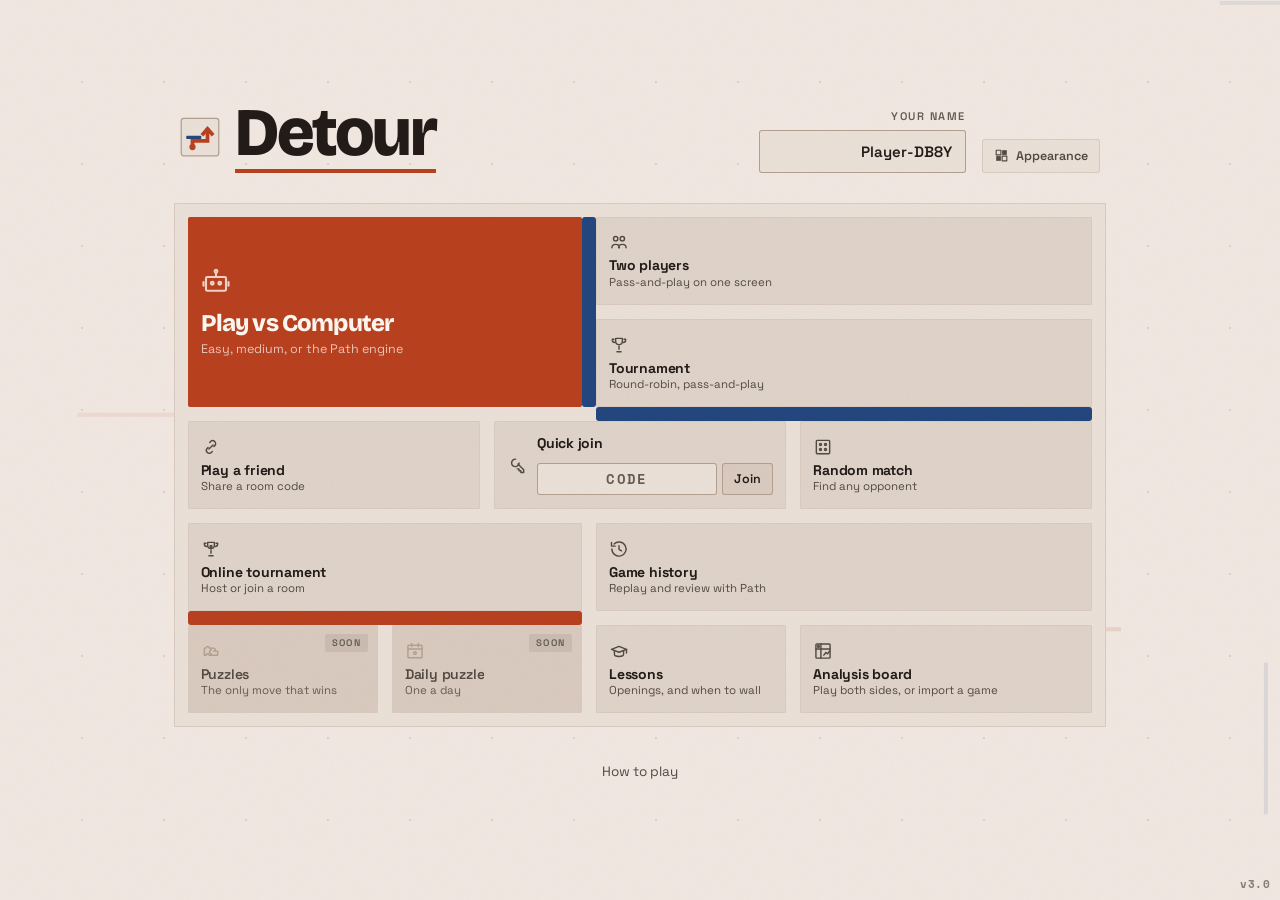
==== commit ccbfc083: "Enhanced PATH, QoL changes" ====
--- a/index.html
+++ b/index.html
@@ -78,7 +78,7 @@
           <span class="bm-sub">Round-robin, pass-and-play</span>
           
         </button>
-        <button class="bm-tile" data-mode="friend" data-at="3,1,1,3">
+        <button class="bm-tile bm-sep" data-mode="friend" data-at="3,1,1,3">
           <span class="bm-ic"><svg viewBox="0 0 24 24" fill="none" stroke="currentColor" stroke-width="1.7" stroke-linecap="round" stroke-linejoin="round"><path d="M9.5 14.5l5-5M10.5 6.5l1-1a3.5 3.5 0 0 1 5 5l-1 1M13.5 17.5l-1 1a3.5 3.5 0 0 1-5-5l1-1"/></svg></span>
           <span class="bm-name">Play a friend</span>
           <span class="bm-sub">Share a room code</span>
@@ -104,7 +104,7 @@
           <span class="bm-sub">Host or join a room</span>
           
         </button>
-        <button class="bm-tile" data-mode="history" data-at="4,5,1,5">
+        <button class="bm-tile bm-sep" data-mode="history" data-at="4,5,1,5">
           <span class="bm-ic"><svg viewBox="0 0 24 24" fill="none" stroke="currentColor" stroke-width="1.7" stroke-linecap="round" stroke-linejoin="round"><path d="M3.5 12a8.5 8.5 0 1 0 2.6-6.1"/><path d="M3 4v4.5h4.5"/><path d="M12 8v4.4l3 1.8"/></svg></span>
           <span class="bm-name">Game history</span>
           <span class="bm-sub">Replay and review with Path</span>
@@ -193,6 +193,13 @@
             <button class="look-opt" data-look="board" data-value="checker"><span class="look-sw look-board bd-checker"><i></i><i></i><i></i><i></i></span><span class="look-label">Checker</span></button>
             <button class="look-opt" data-look="board" data-value="flat"><span class="look-sw look-board bd-flat"><i></i><i></i><i></i><i></i></span><span class="look-label">Flat</span></button>
             <button class="look-opt" data-look="board" data-value="bare"><span class="look-sw look-board bd-bare"><i></i><i></i><i></i><i></i></span><span class="look-label">Bare</span></button>
+          </div>
+        </section>
+        <section class="look-row">
+          <h3 class="look-head">Walls</h3>
+          <div class="look-opts">
+            <button class="look-opt" data-look="wallPlace" data-value="hold"><span class="look-sw look-wp"><i class="wp-rail"></i><i class="wp-arrow"></i></span><span class="look-label">Pick up</span></button>
+            <button class="look-opt" data-look="wallPlace" data-value="hover"><span class="look-sw look-wp"><i class="wp-cells"></i><i class="wp-slot"></i></span><span class="look-label">Hover</span></button>
           </div>
         </section>
         <section class="look-row">
@@ -436,9 +443,9 @@
 
         <div class="match-actions" id="match-actions">
           <button class="icon-btn" id="restart-btn" title="Restart" aria-label="Restart"><svg viewBox="0 0 24 24" fill="none" stroke="currentColor" stroke-width="1.8" stroke-linecap="round" stroke-linejoin="round"><path d="M20 12a8 8 0 1 1-2.6-5.9"/><path d="M20 4v4.5h-4.5"/></svg></button>
-          <button class="icon-btn" id="board-import-btn" title="Import a game" aria-label="Import a game" hidden><svg viewBox="0 0 24 24" fill="none" stroke="currentColor" stroke-width="1.8" stroke-linecap="round" stroke-linejoin="round"><path d="M12 17V5"/><path d="M8 9l4-4 4 4"/><path d="M4 20h16"/></svg></button>
+          <button class="icon-btn" id="board-import-btn" title="Import a game" aria-label="Import a game" hidden><svg viewBox="0 0 24 24" fill="none" stroke="currentColor" stroke-width="1.8" stroke-linecap="round" stroke-linejoin="round"><path d="M12 3v12"/><path d="M8 11l4 4 4-4"/><path d="M4 20h16"/></svg></button>
+          <button class="icon-btn" id="board-export-btn" title="Export this position" aria-label="Export this position" hidden><svg viewBox="0 0 24 24" fill="none" stroke="currentColor" stroke-width="1.8" stroke-linecap="round" stroke-linejoin="round"><path d="M12 17V5"/><path d="M8 9l4-4 4 4"/><path d="M4 20h16"/></svg></button>
           <button class="icon-btn" id="setup-btn" title="Set up a position" aria-label="Set up a position" hidden><svg viewBox="0 0 24 24" fill="none" stroke="currentColor" stroke-width="1.8" stroke-linecap="round" stroke-linejoin="round"><rect x="3" y="3" width="18" height="18" rx="2"/><circle cx="8.5" cy="8.5" r="2.1"/><path d="M13.5 14.5h5M13.5 17.5h5M15.5 7h5"/></svg></button>
-          <button class="icon-btn" id="board-export-btn" title="Export this position" aria-label="Export this position" hidden><svg viewBox="0 0 24 24" fill="none" stroke="currentColor" stroke-width="1.8" stroke-linecap="round" stroke-linejoin="round"><path d="M12 3v12"/><path d="M8 11l4 4 4-4"/><path d="M4 20h16"/></svg></button>
           <button class="icon-btn" id="analysis-btn" title="Path engine analysis" aria-label="Toggle Path engine analysis"><svg viewBox="0 0 24 24" fill="none" stroke="currentColor" stroke-width="1.7" stroke-linecap="round" stroke-linejoin="round"><path d="M4 19V5M4 19h16"/><path d="M7.5 15.5l3.5-4.5 3 2.5 4.5-6"/></svg></button>
           <button class="icon-btn" id="draw-btn" title="Offer a draw" aria-label="Offer a draw" hidden><svg viewBox="0 0 24 24" fill="none" stroke="currentColor" stroke-width="1.8" stroke-linecap="round" stroke-linejoin="round"><path d="M5 9h14M5 15h14"/></svg></button>
           <button class="icon-btn forfeit-btn" id="forfeit-btn" title="Resign" aria-label="Resign" hidden><svg viewBox="0 0 24 24" fill="none" stroke="currentColor" stroke-width="1.8" stroke-linecap="round" stroke-linejoin="round"><path d="M6 21V4"/><path d="M6 5h10l-1.6 3.2L16 11.5H6"/></svg></button>
@@ -480,14 +487,11 @@
                 <button class="rv-toggle" id="rv-show" type="button">
                   <span class="ic"><svg viewBox="0 0 24 24" fill="none" stroke="currentColor" stroke-width="1.7" stroke-linecap="round" stroke-linejoin="round"><path d="M2.5 12S6 5.5 12 5.5 21.5 12 21.5 12 18 18.5 12 18.5 2.5 12 2.5 12z"/><circle cx="12" cy="12" r="2.8"/></svg></span><span>Path's move</span>
                 </button>
+                <button class="rv-toggle rv-back-game" id="rv-back-game" type="button" hidden>
+                  <span class="ic"><svg viewBox="0 0 24 24" fill="none" stroke="currentColor" stroke-width="1.7" stroke-linecap="round" stroke-linejoin="round"><path d="M9 14l-4-4 4-4"/><path d="M5 10h8a6 6 0 0 1 0 12h-3"/></svg></span><span>Back to the game</span>
+                </button>
                 <button class="rv-toggle" id="rv-guess" type="button">
                   <span class="ic"><svg viewBox="0 0 24 24" fill="none" stroke="currentColor" stroke-width="1.7" stroke-linecap="round" stroke-linejoin="round"><circle cx="12" cy="12" r="8"/><circle cx="12" cy="12" r="3.4"/><path d="M12 2v3M12 19v3M2 12h3M19 12h3"/></svg></span><span>Find best move</span>
-                </button>
-                <button class="rv-toggle" id="rv-export" type="button">
-                  <span class="ic"><svg viewBox="0 0 24 24" fill="none" stroke="currentColor" stroke-width="1.7" stroke-linecap="round" stroke-linejoin="round"><path d="M12 3v12"/><path d="M8 11l4 4 4-4"/><path d="M4 20h16"/></svg></span><span>Export</span>
-                </button>
-                <button class="rv-toggle" id="rv-import" type="button">
-                  <span class="ic"><svg viewBox="0 0 24 24" fill="none" stroke="currentColor" stroke-width="1.7" stroke-linecap="round" stroke-linejoin="round"><path d="M12 17V5"/><path d="M8 9l4-4 4 4"/><path d="M4 20h16"/></svg></span><span>Import</span>
                 </button>
               </div>
             </div>
@@ -561,6 +565,10 @@
         </aside>
       </div>
       <div class="tray-hint" id="tray-hint">drag a wall onto the board, or click one to pick it up · Space to rotate</div>
+      <!-- The music toggle is not a move, so it sits out of the action rail entirely: bottom
+           right, no border, faint until you go looking for it. It lives inside the game
+           screen so it comes and goes with the board rather than following you to the menu. -->
+      <button class="music-fab" id="music-btn" title="Music" aria-label="Music on or off" aria-pressed="false"><svg viewBox="0 0 24 24" fill="none" stroke="currentColor" stroke-width="1.8" stroke-linecap="round" stroke-linejoin="round"><path d="M9 18V6l10-2v12"/><circle cx="6.5" cy="18" r="2.6"/><circle cx="16.5" cy="16" r="2.6"/><!-- La barre qui dit coupe. Doublee: un trait large de la couleur du fond passe dessous pour      detacher l oblique des notes, sans quoi les trois se melangent a 18 px. --><line class="mf-slash mf-slash-halo" x1="3.5" y1="3.5" x2="20.5" y2="20.5"/><line class="mf-slash" x1="3.5" y1="3.5" x2="20.5" y2="20.5"/></svg></button>
     </section>
 
     <!-- Tournament setup (card) -->
@@ -577,6 +585,11 @@
 
         <h3 class="lesson-group">Positions</h3>
         <div class="lesson-list" id="lesson-drills"></div>
+
+        <!-- The written half: plans and habits, read rather than solved. They open in place
+             because there is no position to go to and no move that would mark you right. -->
+        <h3 class="lesson-group">Ideas</h3>
+        <div class="lesson-list" id="lesson-ideas"></div>
 
         <div class="history-actions">
           <button class="link-btn danger-link" id="lessons-reset" hidden>Forget my progress</button>
--- a/styles.css
+++ b/styles.css
@@ -983,6 +983,76 @@
 .forfeit-btn { color: var(--muted); font-size: 18px; }
 .forfeit-btn:hover { color: var(--danger); background: var(--danger-soft); box-shadow: inset 0 0 0 1px var(--danger); }
 
+/* The music toggle, in the bottom right corner of the game screen. Deliberately not an
+   .icon-btn: no surface, no border, no hover plate -- it is the one control here that is not
+   about the game, and it should read as part of the room rather than part of the rail. Faint
+   until the pointer finds it, and tinted when the music is actually playing.
+   Fixed, so it cannot push the board around on any layout; inside #game, so it is gone the
+   moment you leave the board. */
+.music-fab {
+  position: fixed;
+  left: max(12px, env(safe-area-inset-left));
+  bottom: max(12px, env(safe-area-inset-bottom));
+  z-index: 40;
+  width: 34px;
+  height: 34px;
+  padding: 0;
+  border: 0;
+  background: none;
+  box-shadow: none;
+  color: var(--muted);
+  opacity: .38;
+  display: inline-flex;
+  align-items: center;
+  justify-content: center;
+  cursor: pointer;
+  -webkit-tap-highlight-color: transparent;
+  transition: opacity .18s var(--ease), color .18s var(--ease);
+}
+.music-fab svg { width: 18px; height: 18px; display: block; overflow: visible; }
+.music-fab:hover { opacity: 1; color: var(--text); }
+.music-fab.on { color: var(--accent); opacity: .9; }
+
+/* Allume ou coupe ne doit PAS se lire a la couleur seule: la teinte d'accent contre le gris du
+   repos est exactement la distinction qu'une deuteranopie ou une protanopie perd. La barre oblique
+   porte donc l'etat, et la couleur ne fait que l'appuyer.
+   L'animation est le trait qui se trace: 24 unites de longueur (la diagonale fait 17*racine(2),
+   soit 24,0), masquees par un tiret de meme longueur que l'on decale. Coupe = trait entier,
+   allume = trait retire. Rien ne saute, et on voit dans quel sens on vient de basculer. */
+.music-fab .mf-slash {
+  stroke: currentColor;
+  stroke-width: 2.1;
+  stroke-linecap: round;
+  stroke-dasharray: 24;
+  stroke-dashoffset: 0;            /* coupe par defaut: le bouton demarre eteint */
+  transition: stroke-dashoffset .26s var(--ease);
+}
+.music-fab .mf-slash-halo { stroke: var(--bg); stroke-width: 4.2; }
+.music-fab.on .mf-slash { stroke-dashoffset: 24; }   /* allume: la barre se retire */
+
+/* Quand tout le son est coupe depuis Appearance le bouton est inerte: la barre reste, sans
+   transition, pour qu'un etat desactive ne ressemble pas a un basculement en cours. */
+.music-fab:disabled .mf-slash { stroke-dashoffset: 0; transition: none; }
+.music-fab:disabled { opacity: .14; cursor: default; }
+/* Sur un telephone la ligne d'aide sous le plateau va jusqu'au bord droit, et selon l'ecran (la
+   partie contre Path, le plateau d'analyse) elle ne s'arrete pas a la meme hauteur. Le bouton se
+   range donc dans la marge du bas, sous elle, plus petit et plus au coin. Les tests de geometrie
+   verifient qu'il ne couvre ni cette ligne, ni la reserve de murs, ni le bouton de rotation. */
+/* Sur un telephone cette ligne d'aide va d'un bord a l'autre, et selon l'ecran elle s'arrete a
+   des hauteurs differentes -- parfois tout au fond, ou le bouton se trouve. Il n'y a donc pas de
+   marge ou se glisser: le coin se prend sur la ligne, qui rend une trentaine de pixels et perd au
+   pire ses derniers mots. Les tests de geometrie verifient que les deux ne se recouvrent plus, sur
+   le plateau d'analyse comme dans une partie. */
+@media (max-width: 760px) {
+  .music-fab {
+    left: max(4px, env(safe-area-inset-left));
+    bottom: max(4px, env(safe-area-inset-bottom));
+    width: 30px;
+    height: 30px;
+  }
+  .music-fab svg { width: 16px; height: 16px; }
+}
+
 .status {
   /* `flex: 1` alone still lets the text set this element's intrinsic width, which the HUD then
      reports upward as ITS minimum — so one long status line (the new "waiting for an opponent")
@@ -1030,7 +1100,11 @@
 }
 .rail-top .rail-count { color: var(--opp); }
 .rail-bottom .rail-count { color: var(--me); }
-.rail-walls { display: flex; align-items: center; gap: 5px; flex: 1; flex-wrap: wrap; }
+/* The supply box is the target, so it needs a band with some height to it rather than the 9px
+   the tokens happen to be, and it owns the touch-action the drag needs. */
+.rail-walls { display: flex; align-items: center; gap: 5px; flex: 1; flex-wrap: wrap; min-height: 28px; }
+.rail-walls.grab { cursor: grab; touch-action: none; }
+.rail-walls.grab:hover .wtoken { transform: translateY(-2px); }
 .rail-clock {
   flex: 0 0 auto;
   font-variant-numeric: tabular-nums;
@@ -1051,13 +1125,11 @@
   width: 26px;
   height: 9px;
   border-radius: 3px;
-  touch-action: none;
+  pointer-events: none;
   transition: transform .12s var(--spring);
 }
-.wtoken.grab { cursor: grab; }
-.wtoken.grab:hover { transform: translateY(-2px); }
 /* picked up by a click: held out of the row until you place it or put it back */
-.wtoken.grab.armed {
+.wtoken.armed {
   transform: translateY(-5px);
   box-shadow: 0 0 0 2px var(--surface), 0 0 0 4px var(--pc);
 }
@@ -1106,7 +1178,21 @@
 .rotate-btn[hidden] { display: none; }   /* display:inline-flex above otherwise overrode the hidden attribute (top button leaked into online opponents' rail) */
 .rotate-glyph { font-size: 15px; line-height: 1; color: var(--accent); }
 
+/* Une seule ligne, hauteur fixe: ce qui depasse se coupe proprement plutot que de passer a la
+   ligne sous un bord qui ne grandit pas. */
 .tray-hint { font-size: 11.5px; color: var(--faint); letter-spacing: .03em; height: 14px; }
+/* Le coin en bas a droite appartient au bouton musique sur un telephone, ou cette ligne va d'un
+   bord a l'autre: elle rend ces trente-huit pixels, ce qui repousse ses derniers mots sur une
+   deuxieme ligne que la hauteur fixe ne montre pas -- exactement ce qu'elle faisait deja du texte
+   qui ne tenait pas.
+   Deux choses a ne pas refaire ici. La regle est APRES celle du dessus parce qu'a specificite
+   egale c'est l'ordre qui tranche, et ecrite plus haut dans le fichier elle ne faisait rien. Et
+   pas de white-space:nowrap: la largeur de cette ligne vient de son texte (bloc dans une colonne
+   flex centree), donc sans retour a la ligne elle mesure 405 px sur un telephone de 390 et pousse
+   tout l'ecran de jeu hors de la fenetre -- en emportant le coin qu'elle vient de ceder. */
+@media (max-width: 760px) {
+  .tray-hint { padding-left: 38px; }
+}
 
 /* ---------- Board ---------- */
 .board-wrap {
@@ -1250,6 +1336,57 @@
 }
 .cell.movable:hover::after { transform: scale(0.4); }     /* 0.32 x 1.25, about the shared centre */
 
+/* ---- un coup prepare pendant le tour de l'adversaire ----
+   Ces cases ne sont pas jouables: le point doit donc etre reconnaissable d'un coup d'oeil et ne
+   pas se faire prendre pour une case ou l'on peut cliquer tout de suite. D'ou un contour creux
+   plutot qu'un point plein, et nettement plus discret -- il y en a jusqu'a cinq sur le plateau
+   pendant que l'autre reflechit, et ils ne doivent pas tirer l'oeil autant que les vrais. */
+/* Une case choisie n'est plus forcement une case atteignable (depuis la deuxieme, elle est
+   atteignable depuis la PRECEDENTE), donc les deux portent le meme anneau de base. */
+.cell.premovable, .cell.premove { cursor: pointer; }
+.cell.premovable::after, .cell.premove::after {
+  content: "";
+  position: absolute;
+  inset: 0;
+  border-radius: 50%;
+  border: max(1px, calc(var(--cell) * 0.03)) dashed var(--accent);
+  opacity: .34;
+  transform: scale(0.32);
+  transition: transform .14s var(--spring), opacity .14s linear;
+}
+.cell.premovable:hover::after { opacity: .7; transform: scale(0.4); }
+/* Celle qui est choisie: pleine, mais encore en pointille -- elle n'est pas jouee. */
+.cell.premove::after {
+  background: var(--accent-soft);
+  opacity: .95;
+  transform: scale(0.42);
+}
+/* Une sequence preparee a besoin d'un ordre: avec deux pas en attente, deux ronds identiques ne
+   disent pas par ou on passe. Le numero n'apparait qu'a partir de deux. */
+.cell.premove[data-pre-order]::before {
+  content: attr(data-pre-order);
+  position: absolute;
+  z-index: 5;
+  inset: 0;
+  display: flex;
+  align-items: center;
+  justify-content: center;
+  font-size: max(9px, calc(var(--cell) * 0.2));
+  font-weight: 800;
+  line-height: 1;
+  color: var(--accent);
+  opacity: .9;
+  pointer-events: none;
+}
+/* Le mur prepare. Meme place et meme taille qu'un mur pose, en creux, pour qu'on lise ou il ira
+   sans le compter parmi ceux qui sont deja la. */
+.wall.premove {
+  background: transparent;
+  border: max(1px, calc(var(--cell) * 0.035)) dashed var(--pc, var(--accent));
+  opacity: .75;
+  cursor: pointer;
+}
+
 /* player colours: every coloured piece reads --pc, set by its seat/relationship class */
 .mine, .p0, .mv-me, .mv-p0 { --pc: var(--me); }
 .opp, .p1, .mv-opp, .mv-p1 { --pc: var(--opp); }
@@ -1301,6 +1438,15 @@
   border-radius: 50%;
   opacity: 0;
   pointer-events: none;
+}
+/* Appearance > Walls = Hover: les jonctions repondent au pointeur sans qu'on ait pris un mur.
+   Elles restent invisibles (c'est l'apercu du mur qui parle) et plus petites que sous .placing,
+   parce qu'a pleine taille elles mordent le coin des cases ou l'on clique pour avancer -- un clic
+   destine au pion y deviendrait un mur. */
+.board.hoverwall:not(.placing):not(.setup) .wjunction {
+  pointer-events: auto;
+  width: calc(var(--gap) + var(--cell) * 0.24);
+  height: calc(var(--gap) + var(--cell) * 0.24);
 }
 .board.placing .wjunction, .board.setup .wjunction { opacity: 1; pointer-events: auto; }
 .board.placing .wjunction::after, .board.setup .wjunction::after {
@@ -1540,6 +1686,8 @@
      max-height — which is circular once a 60-move game is loaded at once: the list grows,
      the row grows with it, and the board gets pushed off the screen. Bounding the column to
      the viewport gives the flex child something definite to divide, so the list scrolls. */
+  /* the chip rides in the column in this layout, so it takes the column's width */
+  .side-right > .room-chip { width: 100%; justify-content: center; padding: 8px 10px; flex: 0 0 auto; }
   .side-right {
     grid-area: moves; align-self: stretch; width: 230px;
     max-height: calc(100dvh - 150px);
@@ -2122,6 +2270,23 @@
     padding: 8px;
   }
   .bm-cell, .bm-wall { display: none; }
+  /* Les murs du plateau disparaissent avec la grille, mais le menu reste un plateau: ils reviennent
+     en separateurs entre les trois groupes de la pile -- jouer hors ligne, jouer en ligne, le reste.
+     Meme rayon et memes couleurs que les vrais murs, et ils ne traversent pas toute la largeur,
+     parce qu'un mur de Quoridor couvre deux cases sur neuf et jamais la rangee entiere. Les deux
+     sont decales de cotes opposes, comme deux murs poses par les deux joueurs. */
+  .bm-tile.bm-sep { margin-top: 22px; }
+  .bm-tile.bm-sep::before {
+    content: "";
+    position: absolute;
+    top: -14px;
+    height: 6px;
+    width: 42%;
+    border-radius: var(--r-wall);
+    background: var(--pc);
+  }
+  .bm-tile.bm-sep[data-mode="friend"]::before { left: 8%; --pc: var(--me); }
+  .bm-tile.bm-sep[data-mode="history"]::before { right: 8%; --pc: var(--opp); }
   .bm-tile { min-height: 60px; padding: 11px 14px; }
   .bm-tile[data-at] { grid-row: auto !important; grid-column: auto !important; }
   .bm-ic { position: absolute; top: 12px; right: 12px; margin: 0; }
@@ -2218,13 +2383,18 @@
   background: transparent;
   box-shadow: inset 0 0 0 max(3px, calc(var(--cell) * 0.1)) var(--pc);
 }
+/* A flat pixel radius is a different shape at every board size. --r-sm is 9px under the round
+   theme, and a phone's pawn is about 18px across: 9px of corner on an 18px square is a circle,
+   which is how the square pawn stopped being square on a phone. Capping it against the pawn's
+   own width keeps the desktop look (9px wins on a big board) and keeps the corner proportional
+   when the board shrinks. */
 :root[data-pawn="block"] .pawn {
-  border-radius: var(--r-sm);
+  border-radius: min(var(--r-sm), 16%);
   width: 62%;
   height: 62%;
 }
 /* the drag ghost and the menu board have to agree with whatever is on the board */
-:root[data-pawn="block"] .pawn-ghost .pawn { border-radius: var(--r-sm); }
+:root[data-pawn="block"] .pawn-ghost .pawn { border-radius: min(var(--r-sm), 16%); }
 
 /* ---------- board ---------- */
 :root[data-board="checker"] .cell[data-p="1"]:not([class*="goal"]):not(.hole) {
@@ -2347,6 +2517,23 @@
 .bd-flat { gap: 0; } .bd-flat i { background: var(--surface-3); border-radius: 0; }
 .bd-bare i { background: transparent; box-shadow: inset 0 0 0 1px var(--line); }
 
+/* How a wall gets placed. Left: one taken out of the rail and held above it. Right: four squares
+   with the wall already lying in the gap between them, which is what the hover preview shows. */
+.look-wp { position: relative; width: 34px; height: 22px; }
+.look-wp i { position: absolute; display: block; }
+.wp-rail { left: 3px; right: 3px; bottom: 2px; height: 4px; border-radius: 2px; background: var(--surface-3); box-shadow: inset 0 0 0 1px var(--line); }
+.wp-arrow { left: 9px; bottom: 10px; width: 16px; height: 4px; border-radius: 2px; background: var(--muted); }
+.wp-cells {
+  left: 7px; top: 1px; width: 20px; height: 20px;
+  background:
+    linear-gradient(var(--surface-3), var(--surface-3)) 0 0 / 9px 8px no-repeat,
+    linear-gradient(var(--surface-3), var(--surface-3)) 11px 0 / 9px 8px no-repeat,
+    linear-gradient(var(--surface-3), var(--surface-3)) 0 12px / 9px 8px no-repeat,
+    linear-gradient(var(--surface-3), var(--surface-3)) 11px 12px / 9px 8px no-repeat;
+}
+.wp-slot { left: 7px; top: 9px; width: 20px; height: 4px; border-radius: 2px; background: var(--muted); }
+.look-opt.on .wp-arrow, .look-opt.on .wp-slot { background: var(--accent); }
+
 @media (max-width: 860px) {
   .look-wrap { grid-template-columns: minmax(0, 440px); justify-content: center; }
   .look-preview { position: static; }
@@ -2399,6 +2586,38 @@
   font-size: 10px;
   font-weight: 700;
   letter-spacing: .1em;
+  text-transform: uppercase;
+  color: var(--faint);
+}
+
+/* An idea opens under its own card instead of taking you to a board. The head keeps the card
+   shape so the three groups read as one list; the body is set in the panel's own text size. */
+.lesson-idea { display: flex; flex-direction: column; }
+.lesson-idea.open .idea-head { box-shadow: inset 0 0 0 1px var(--line); border-radius: var(--r-md) var(--r-md) 0 0; }
+.idea-head .lesson-card-name::before {
+  content: "+";
+  display: inline-block;
+  width: 12px;
+  margin-right: 2px;
+  color: var(--faint);
+  font-weight: 700;
+}
+.lesson-idea.open .idea-head .lesson-card-name::before { content: "\2212"; }
+.idea-body {
+  padding: 2px 14px 12px;
+  border-radius: 0 0 var(--r-md) var(--r-md);
+  background: var(--surface);
+  box-shadow: inset 0 0 0 1px var(--line-soft);
+  border-top: 1px solid var(--line-soft);
+}
+.idea-body[hidden] { display: none; }
+.idea-body p { margin: 10px 0 0; font-size: 12.5px; line-height: 1.55; color: var(--muted); text-wrap: pretty; }
+/* Deux classes, pour passer devant `.idea-body p` sans !important. */
+.idea-body .idea-from {
+  margin-top: 12px;
+  font-size: 10px;
+  font-weight: 700;
+  letter-spacing: .12em;
   text-transform: uppercase;
   color: var(--faint);
 }
@@ -2669,3 +2888,19 @@
   .rc-glyph { display: inline; }
   .room-chip-code { letter-spacing: .06em; text-indent: .06em; font-size: 12px; }
 }
+
+
+/* ---------- Exploring a line that was never played ----------
+   A branch has to be unmistakable at a glance, or you lose track of whether the board in front
+   of you is the game or your own idea. Draining the board is the cheapest honest signal: it
+   says "this is a sketch" without covering anything up or moving a single piece. */
+#game.exploring .board {
+  opacity: .82;
+  filter: saturate(.55);
+  transition: opacity .18s var(--ease), filter .18s var(--ease);
+}
+#game.exploring .board-wrap { box-shadow: var(--shadow-2), inset 0 0 0 1px var(--accent); }
+.rv-toggle.rv-back-game { color: var(--accent); box-shadow: inset 0 0 0 1px var(--accent); }
+.rv-back-game[hidden] { display: none; }
+.mv-cell.mv-branch { color: var(--accent); font-style: italic; }
+@media (prefers-reduced-motion: reduce) { #game.exploring .board { transition: none; } }
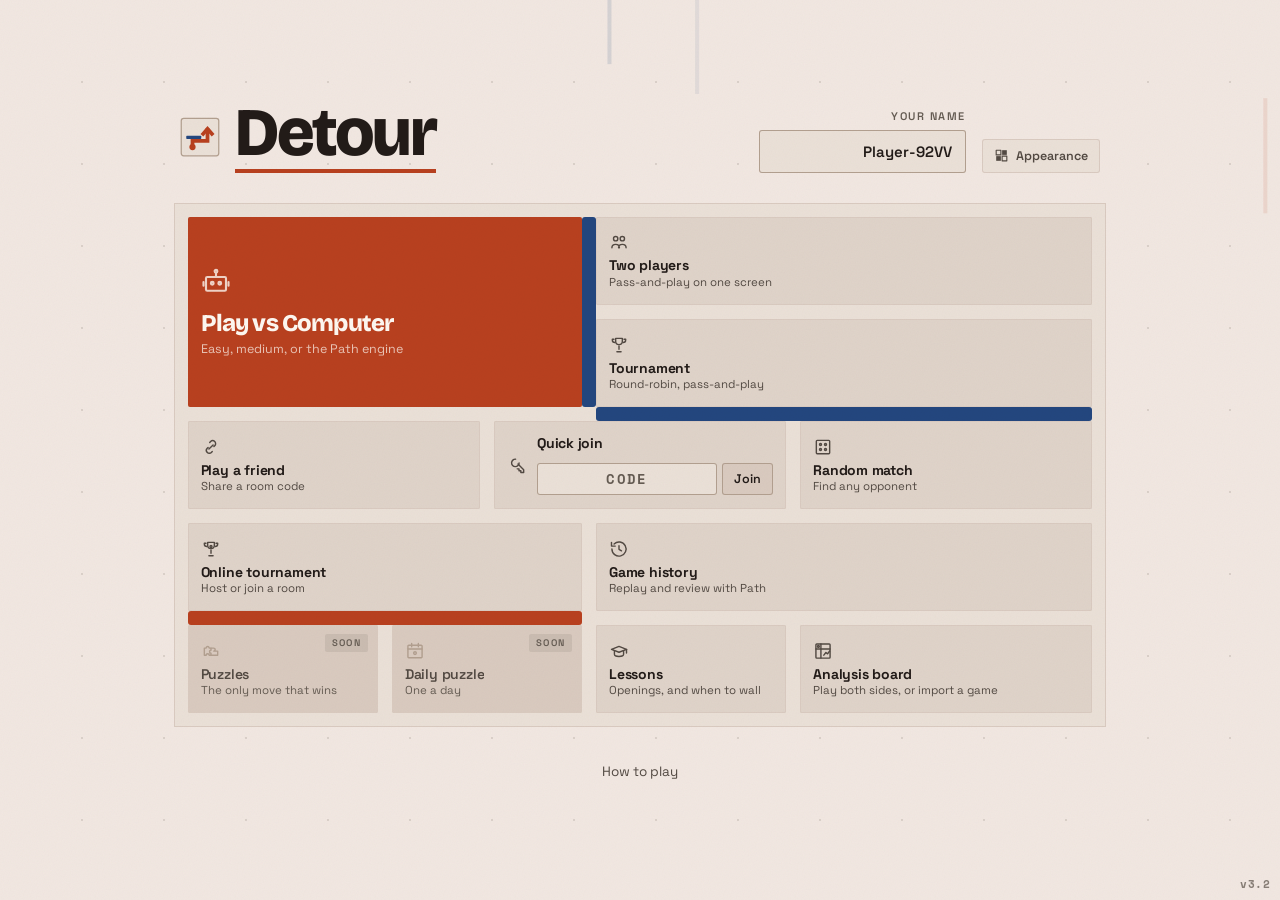
==== commit 8a48b84b: "Better game review UI" ====
--- a/index.html
+++ b/index.html
@@ -308,7 +308,6 @@
       </button>
       <div class="online-panel">
         <h2 class="panel-title">Random match</h2>
-        <p class="panel-lead">You'll be paired with anyone else looking for a game right now — no code needed.</p>
         <div class="mm-spinner" id="mm-spinner" aria-hidden="true"></div>
         <div class="online-status" id="random-status">Looking for an opponent…</div>
         <button class="btn" id="random-cancel">Cancel</button>
@@ -455,7 +454,7 @@
           <div class="analysis" id="analysis" hidden>
             <div class="analysis-head">
               <span class="eng-brand">Path</span>
-              <span class="eng-depth" id="eng-depth">thinking…</span>
+              <span class="eng-depth" id="eng-depth"></span>
             </div>
             <div class="eng-body">
               <div class="eng-row">
@@ -482,6 +481,7 @@
             <div class="rv-body">
               <canvas class="rv-graph" id="rv-graph" width="520" height="96" aria-label="Evaluation over the game"></canvas>
               <div class="rv-verdict" id="rv-verdict" hidden></div>
+              <div class="rv-opening" id="rv-opening" hidden></div>
               <div class="rv-acc" id="rv-acc" hidden></div>
               <div class="rv-tools">
                 <button class="rv-toggle" id="rv-show" type="button">
@@ -781,7 +781,7 @@
     </div>
 
     <div id="toast" class="toast"></div>
-    <div class="version">v3.0</div>
+    <div class="version">v3.2</div>
   </main>
 
   <script src="bg.js"></script>
--- a/styles.css
+++ b/styles.css
@@ -1975,6 +1975,19 @@
 .rv-verdict .vd-name { color: var(--vc, var(--text)); }
 .rv-verdict .vd-note { font-weight: 500; color: var(--muted); font-size: 12px; }
 
+/* The opening the game is in, named for as long as it lasts. Quieter than the verdict box above
+   it: it labels the whole game, not the one move, so it must not compete with it. */
+.rv-opening {
+  display: flex; align-items: baseline; flex-wrap: wrap; gap: 7px;
+  padding: 7px 11px;
+  border-radius: var(--r-xs);
+  background: var(--surface-2);
+  box-shadow: inset 2px 0 0 var(--v-book, var(--accent));
+}
+.rv-opening[hidden] { display: none; }
+.rv-op-name { font-size: 12.5px; font-weight: 700; color: var(--text); }
+.rv-op-note { font-size: 11.5px; font-weight: 500; color: var(--muted); line-height: 1.45; text-wrap: pretty; }
+
 .rv-acc { display: flex; gap: 8px; }
 .rv-acc[hidden] { display: none; }
 .rv-acc-item {
